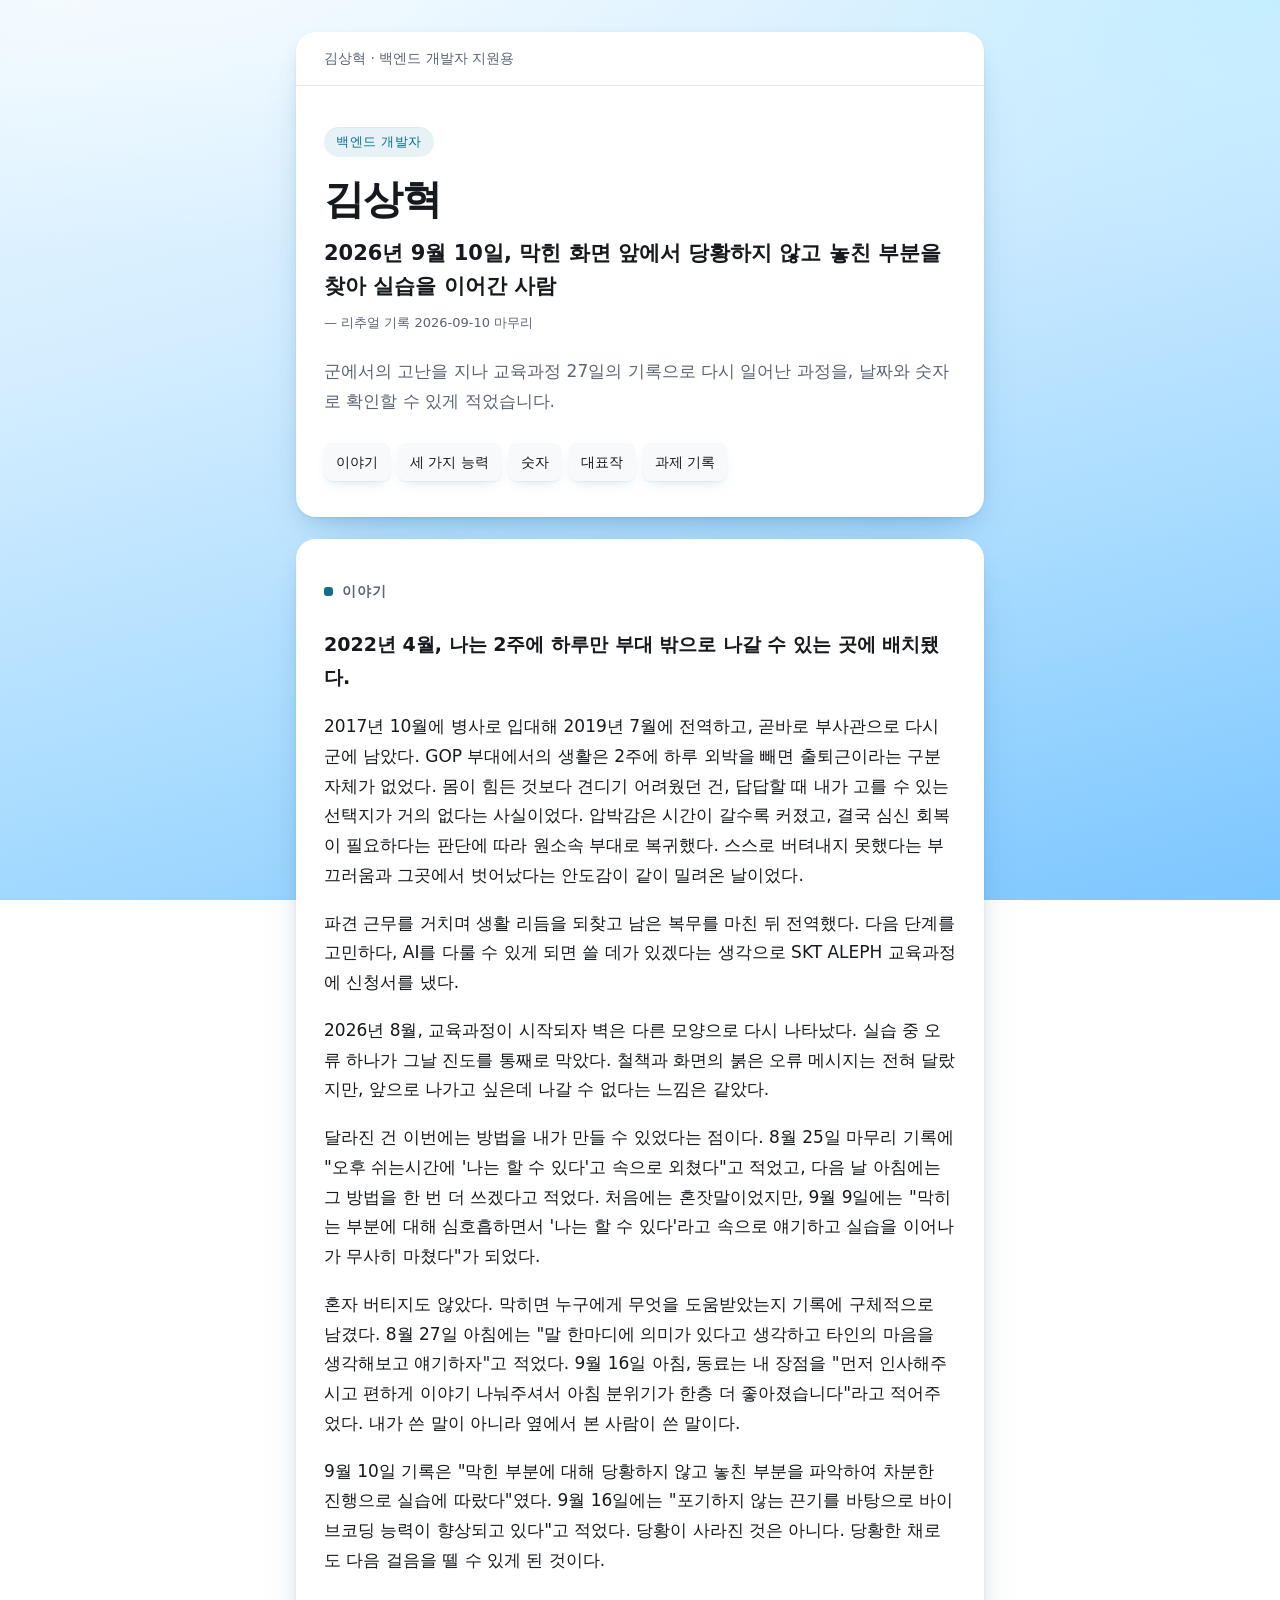
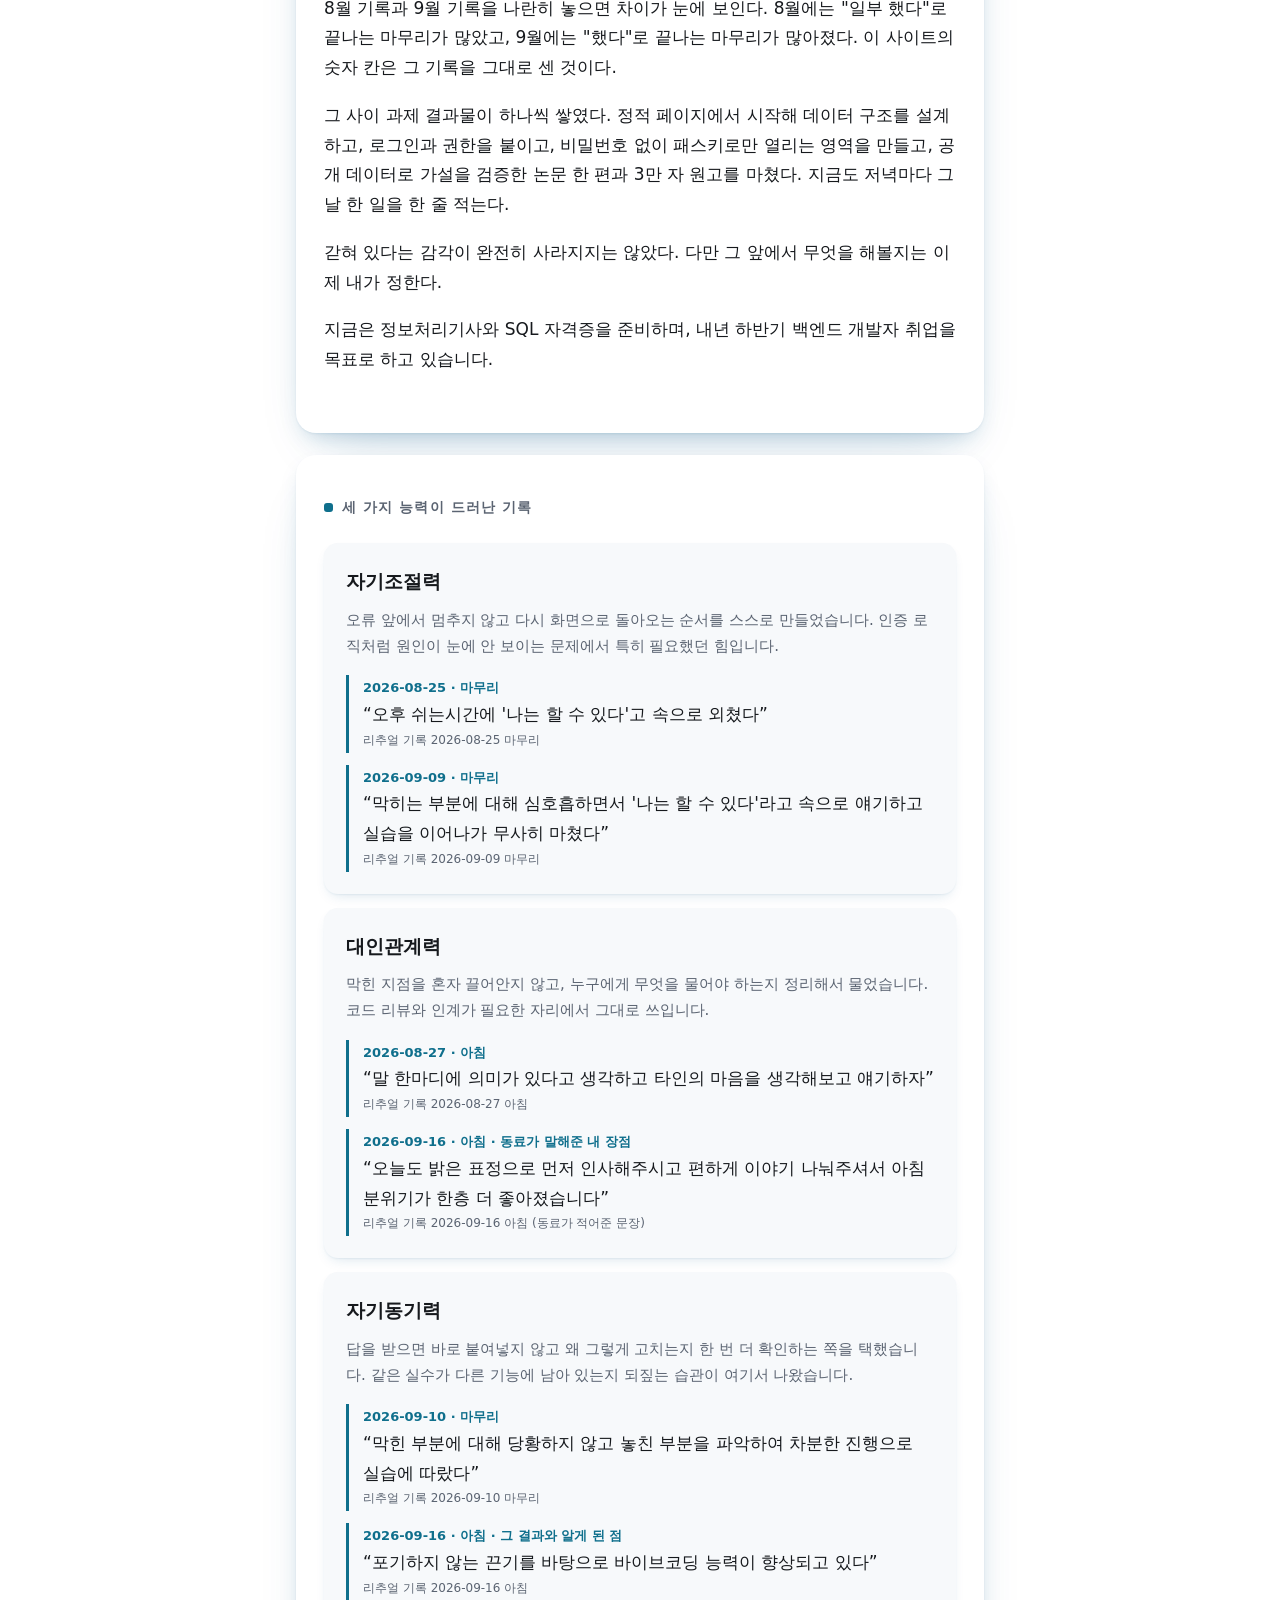
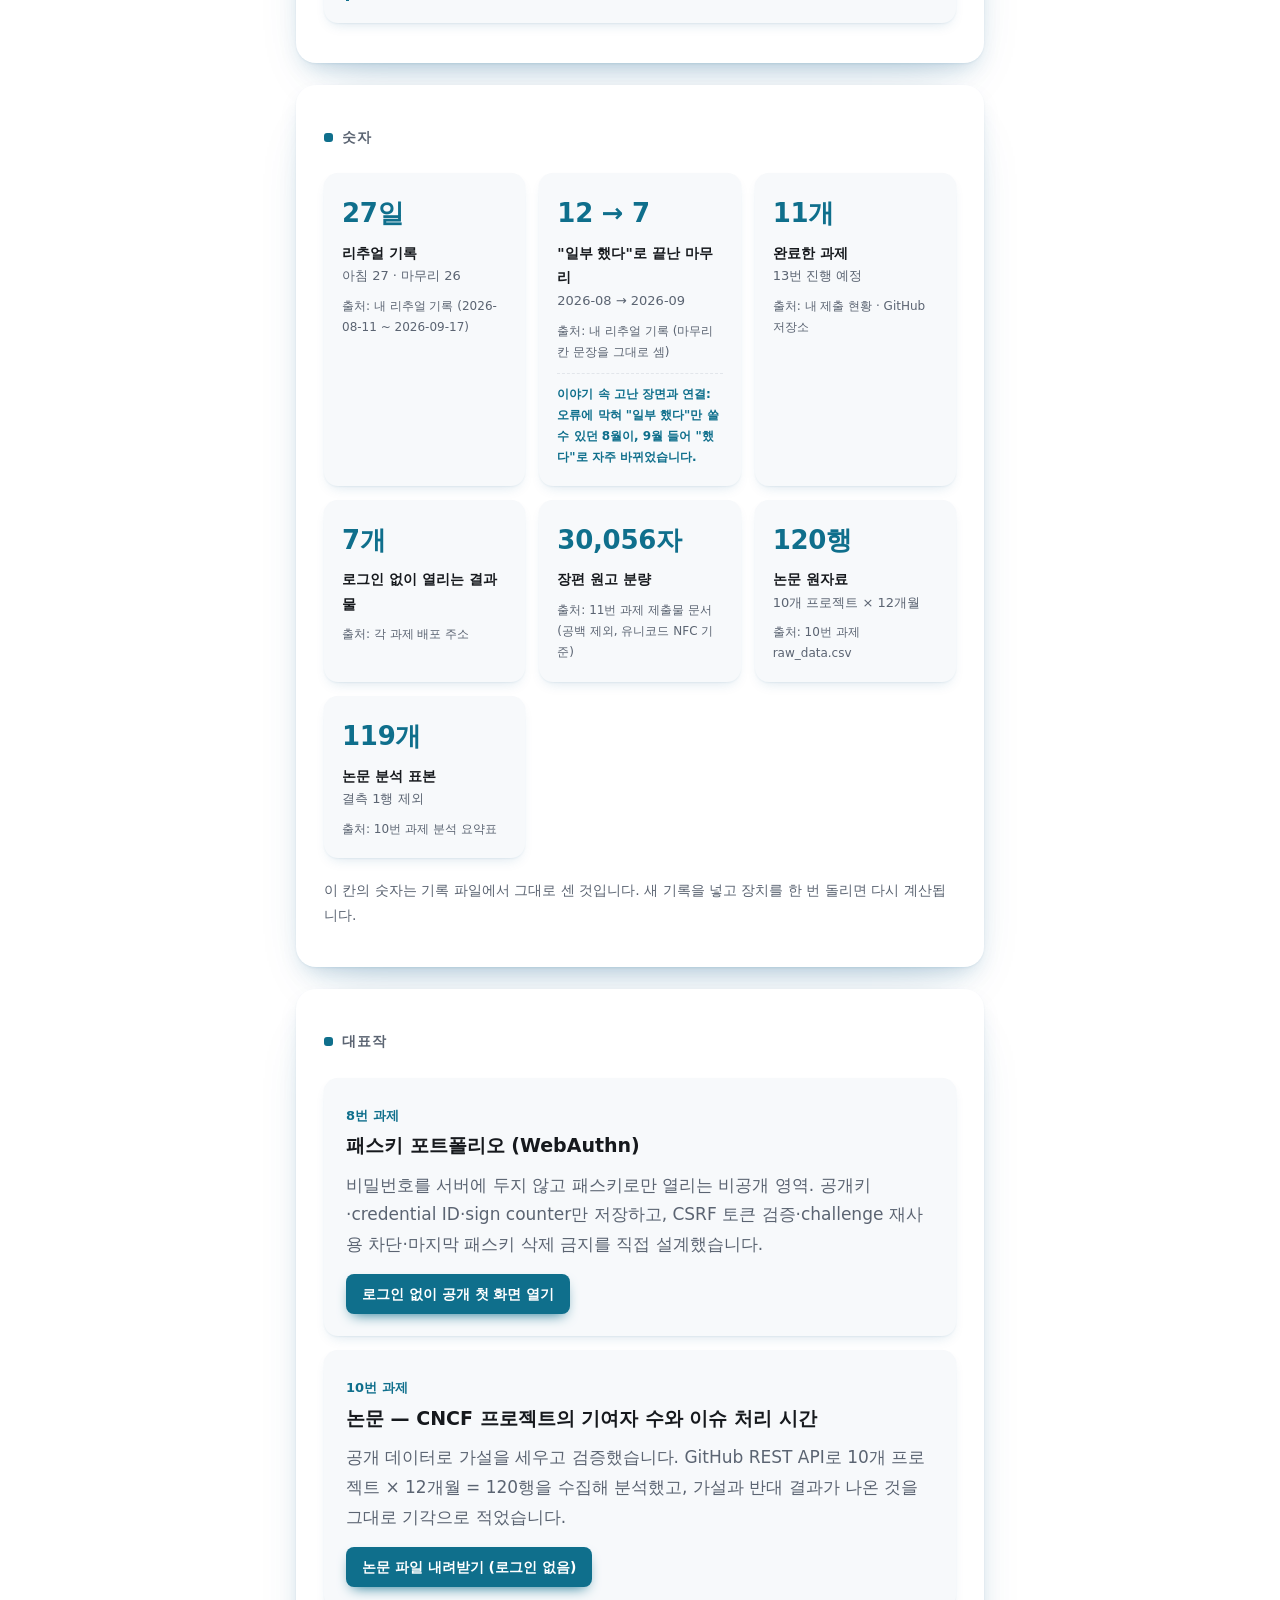
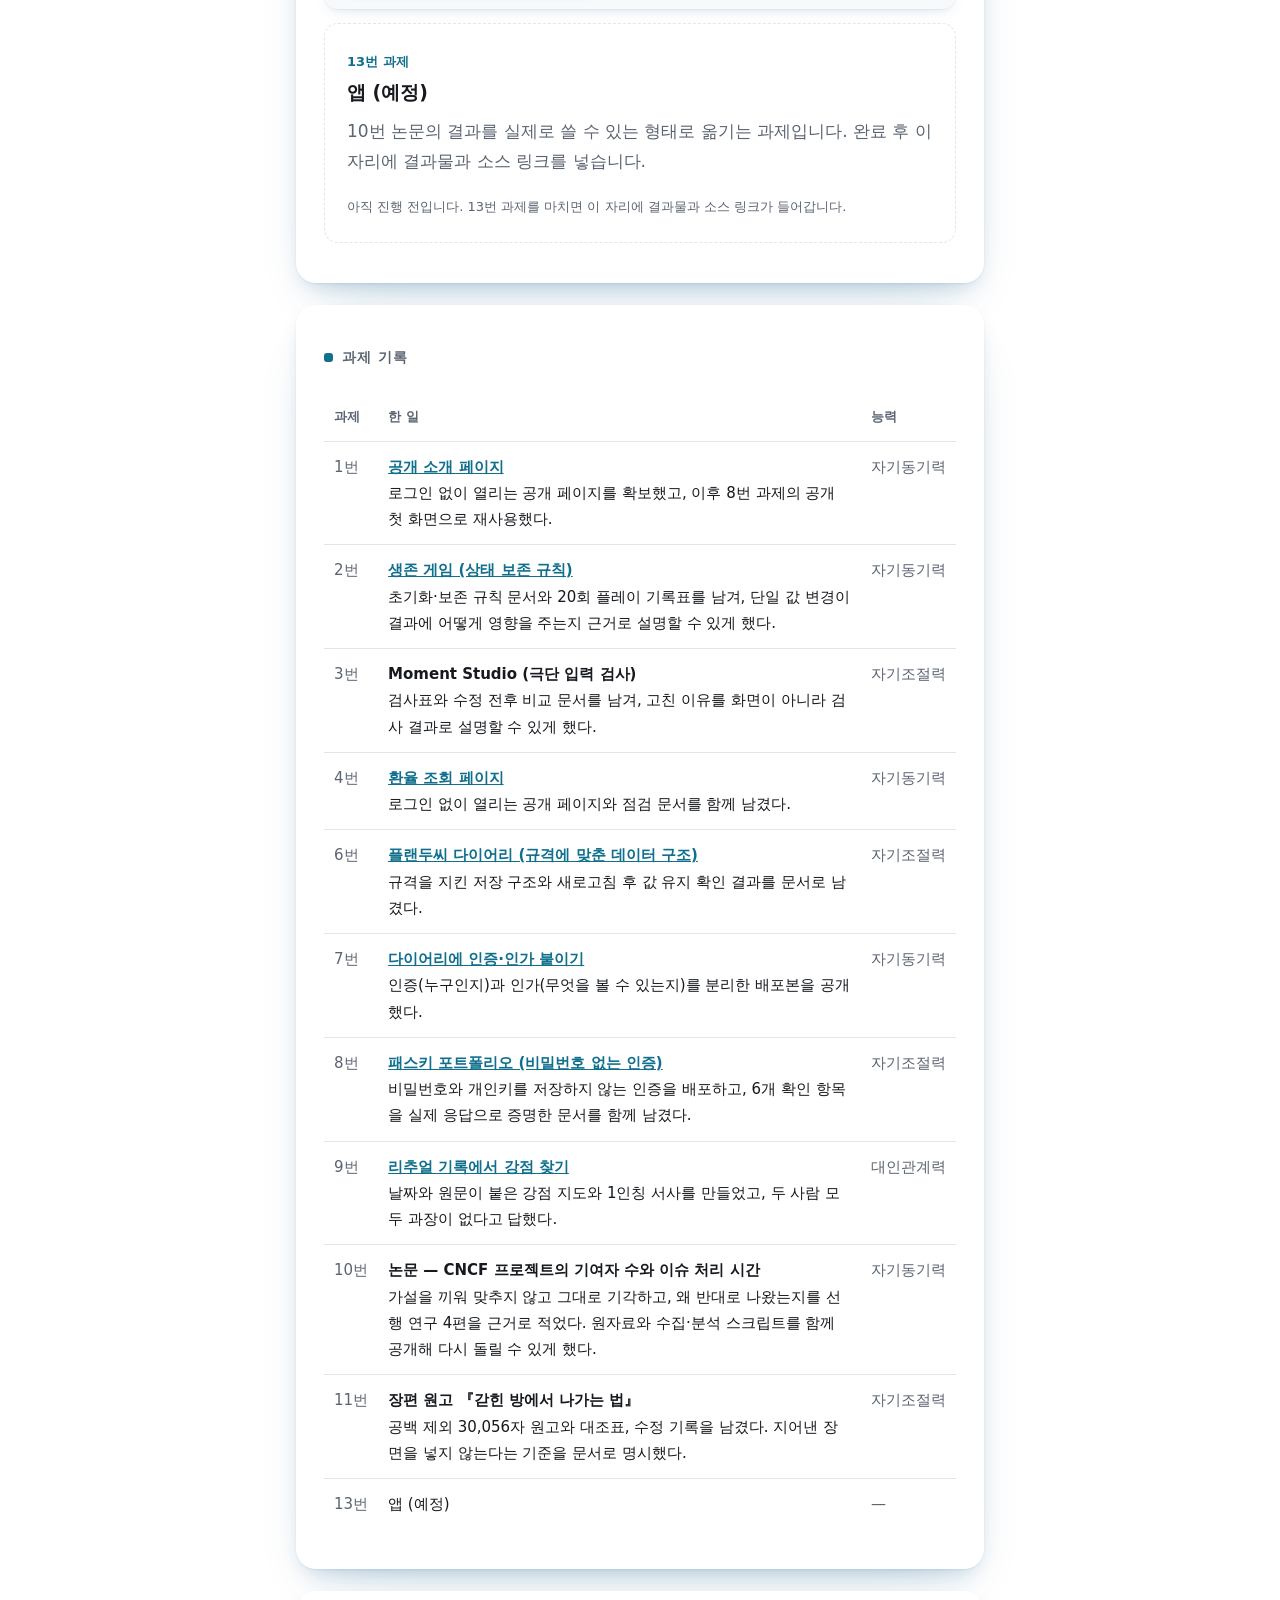
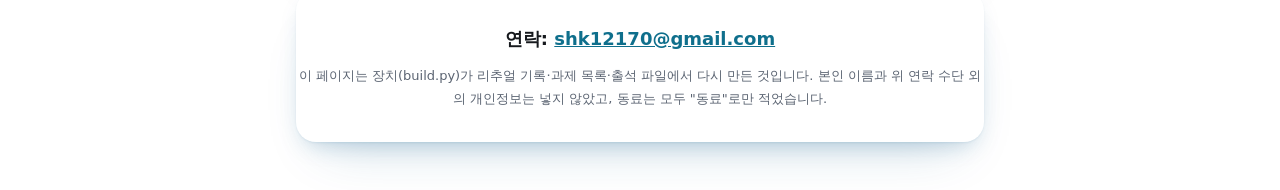
==== site-backend/index.html @ 6881e97d "리추얼 기록 최신본 반영 (2026-09-17 마무리 추가) 09-17 마무리 기록이 채워진 최신 원본으로 갱신했다. 마무리 작성일이 25일에서 26일로 늘었고, 9월 완료 표현이" ====
<!DOCTYPE html>
<html lang="ko">
<head>
<meta charset="utf-8">
<meta name="viewport" content="width=device-width, initial-scale=1">
<title>김상혁 — 백엔드 개발자</title>
<meta name="description" content="2026년 9월 10일, 막힌 화면 앞에서 당황하지 않고 놓친 부분을 찾아 실습을 이어간 사람">
<style>
  :root {
    --bg: #ffffff;
    --fg: #16191d;
    --muted: #5b6472;
    --line: #e2e6eb;
    --card: #f7f9fb;
    --accent: #0f6f8c;
    --accent-soft: #e6f2f6;
    --backdrop:
      radial-gradient(1100px 550px at 12% -8%, rgba(255,255,255,.65), transparent 60%),
      radial-gradient(900px 520px at 100% 0%, rgba(190,238,255,.75), transparent 55%),
      linear-gradient(165deg, #eaf7ff 0%, #d3edff 32%, #a9dcff 66%, #7cc6ff 100%);
    --shadow-block: 0 1px 2px rgba(15,90,140,.08), 0 10px 24px -10px rgba(15,90,140,.28), 0 28px 56px -28px rgba(15,90,140,.24);
    --shadow-tile: 0 1px 2px rgba(15,90,140,.06), 0 6px 14px -6px rgba(15,90,140,.18);
    --shadow-tile-hover: 0 2px 4px rgba(15,90,140,.08), 0 12px 22px -8px rgba(15,90,140,.24);
    --edge-top: rgba(255,255,255,.6);
  }
  @media (prefers-color-scheme: dark) {
    :root {
      --bg: #171b20;
      --fg: #eceef1;
      --muted: #9aa4b2;
      --line: #2a2f36;
      --card: #1f242b;
      --accent: #5fc3e4;
      --accent-soft: #232a33;
      --backdrop:
        radial-gradient(1100px 550px at 12% -8%, rgba(90,150,190,.25), transparent 60%),
        radial-gradient(900px 520px at 100% 0%, rgba(60,110,150,.35), transparent 55%),
        linear-gradient(165deg, #0b1520 0%, #0d1e30 35%, #0f2740 70%, #123252 100%);
      --shadow-block: 0 1px 2px rgba(0,0,0,.4), 0 14px 30px -12px rgba(0,0,0,.55), 0 30px 60px -30px rgba(0,0,0,.6);
      --shadow-tile: 0 1px 2px rgba(0,0,0,.3), 0 6px 14px -6px rgba(0,0,0,.4);
      --shadow-tile-hover: 0 2px 4px rgba(0,0,0,.35), 0 12px 22px -8px rgba(0,0,0,.5);
      --edge-top: rgba(255,255,255,.06);
    }
  }
  * { box-sizing: border-box; }
  html { -webkit-text-size-adjust: 100%; }
  body {
    margin: 0;
    min-height: 100vh;
    background: var(--backdrop);
    background-attachment: fixed;
    color: var(--fg);
    font-family: "Pretendard", -apple-system, BlinkMacSystemFont, "Segoe UI",
      "Malgun Gothic", "Apple SD Gothic Neo", system-ui, sans-serif;
    line-height: 1.75;
    font-size: 17px;
  }
  a { color: var(--accent); }

  .shell { max-width: 720px; margin: 0 auto; padding: 32px 16px 48px; }

  .block {
    background: var(--bg);
    border-radius: 20px;
    box-shadow: var(--shadow-block), inset 0 1px 0 var(--edge-top);
    margin-bottom: 22px;
    overflow: hidden;
  }
  .block:last-child { margin-bottom: 0; }
  .wrap { padding: 0 28px; }

  .topbar-row {
    display: flex; gap: 12px; flex-wrap: wrap; justify-content: space-between;
    padding: 14px 28px; border-bottom: 1px solid var(--line);
    font-size: 14px; color: var(--muted);
  }

  header.hero .wrap { padding-top: 40px; padding-bottom: 36px; }
  .role {
    display: inline-block;
    font-size: 13px;
    letter-spacing: .04em;
    color: var(--accent);
    background: var(--accent-soft);
    border-radius: 999px;
    padding: 4px 12px;
    margin-bottom: 18px;
    box-shadow: 0 1px 0 rgba(0,0,0,.03) inset;
  }
  h1 { font-size: 40px; line-height: 1.2; margin: 0 0 14px; letter-spacing: -.02em; }
  .oneline { font-size: 21px; line-height: 1.55; margin: 0 0 10px; font-weight: 600; }
  .oneline-src { font-size: 13px; color: var(--muted); margin: 0 0 22px; }
  .lede { color: var(--muted); margin: 0 0 26px; }
  nav.jump { display: flex; flex-wrap: wrap; gap: 8px; }
  nav.jump a {
    font-size: 14px;
    text-decoration: none;
    background: var(--card);
    box-shadow: var(--shadow-tile);
    border-radius: 8px;
    padding: 7px 12px;
    color: var(--fg);
    transition: transform .15s ease, box-shadow .15s ease, color .15s ease;
  }
  nav.jump a:hover { color: var(--accent); transform: translateY(-1px); box-shadow: var(--shadow-tile-hover); }

  section.block .wrap { padding-top: 40px; padding-bottom: 40px; }
  h2 {
    font-size: 14px; letter-spacing: .08em; color: var(--muted); font-weight: 700;
    margin: 0 0 24px; text-transform: uppercase; display: flex; align-items: center; gap: 9px;
  }
  h2::before { content: ""; width: 9px; height: 9px; border-radius: 3px; background: var(--accent); flex: none; }
  h3 { font-size: 19px; margin: 0 0 8px; }
  p { margin: 0 0 18px; }

  .story p:first-of-type { font-size: 19px; font-weight: 600; }

  .ability {
    background: var(--card); box-shadow: var(--shadow-tile);
    border-radius: 14px; padding: 22px; margin-bottom: 14px;
    transition: box-shadow .15s ease, transform .15s ease;
  }
  .ability:hover { box-shadow: var(--shadow-tile-hover); transform: translateY(-1px); }
  .ability:last-child { margin-bottom: 0; }
  .ability h3 { display: flex; align-items: baseline; gap: 10px; flex-wrap: wrap; }
  .ability .note { color: var(--muted); margin: 0 0 16px; font-size: 15px; }
  .quote { border-left: 3px solid var(--accent); padding: 2px 0 2px 14px; margin: 0 0 12px; }
  .quote:last-child { margin-bottom: 0; }
  .quote .when { font-size: 13px; color: var(--accent); font-weight: 600; display: block; }
  .quote .text { display: block; }
  .quote .src { font-size: 12px; color: var(--muted); display: block; }

  .numbers { display: grid; grid-template-columns: repeat(auto-fit, minmax(150px, 1fr)); gap: 14px; }
  .num {
    background: var(--card); box-shadow: var(--shadow-tile);
    border-radius: 14px; padding: 18px; min-width: 0; overflow-wrap: break-word;
    transition: box-shadow .15s ease, transform .15s ease;
  }
  .num:hover { box-shadow: var(--shadow-tile-hover); transform: translateY(-1px); }
  .num .v { font-size: 26px; font-weight: 700; letter-spacing: -.01em; display: block; color: var(--accent); }
  .num .k { font-size: 14px; display: block; margin-top: 4px; font-weight: 600; }
  .num .b { font-size: 13px; color: var(--muted); display: block; }
  .num .s { font-size: 12px; color: var(--muted); display: block; margin-top: 8px; }
  .num .link {
    font-size: 12px; color: var(--accent); display: block; margin-top: 10px;
    padding-top: 10px; border-top: 1px dashed var(--line); font-weight: 600;
  }
  .numbers-note { color: var(--muted); font-size: 14px; margin: 20px 0 0; }

  .work {
    background: var(--card); box-shadow: var(--shadow-tile);
    border-radius: 14px; padding: 22px; margin-bottom: 14px;
    transition: box-shadow .15s ease, transform .15s ease;
  }
  .work:hover { box-shadow: var(--shadow-tile-hover); transform: translateY(-1px); }
  .work:last-child { margin-bottom: 0; }
  .work .no { font-size: 13px; color: var(--accent); font-weight: 600; }
  .work p { margin: 8px 0 14px; color: var(--muted); }
  .work a.btn {
    display: inline-block; font-size: 14px; text-decoration: none; font-weight: 600;
    background: var(--accent); color: #fff;
    box-shadow: 0 6px 14px -6px var(--accent);
    border-radius: 8px; padding: 8px 16px;
    transition: transform .15s ease, box-shadow .15s ease;
  }
  .work a.btn:hover { transform: translateY(-1px); box-shadow: 0 10px 20px -8px var(--accent); }
  .work.pending { background: transparent; box-shadow: none; border: 1.5px dashed var(--line); }
  .work.pending:hover { transform: none; }
  .work.pending .badge { font-size: 13px; color: var(--muted); }

  table.tasks { width: 100%; border-collapse: separate; border-spacing: 0; font-size: 15px; }
  table.tasks th, table.tasks td { text-align: left; padding: 12px 10px; border-bottom: 1px solid var(--line); vertical-align: top; }
  table.tasks th { font-size: 13px; color: var(--muted); font-weight: 600; }
  table.tasks tbody tr:last-child td { border-bottom: none; }
  table.tasks tbody tr { transition: background .15s ease; }
  table.tasks tbody tr:hover { background: var(--card); }
  table.tasks td.n { color: var(--muted); white-space: nowrap; }

  footer.block .wrap { padding: 32px 0; text-align: center; }
  footer .contact { font-size: 18px; margin: 0 0 10px; font-weight: 600; }
  footer .meta { color: var(--muted); font-size: 13px; margin: 0; }

  @media (max-width: 560px) {
    .shell { padding: 20px 12px 36px; }
    .block { border-radius: 16px; margin-bottom: 16px; }
    .wrap { padding: 0 20px; }
    .topbar-row { padding: 12px 20px; }
    h1 { font-size: 31px; }
    .oneline { font-size: 18px; }
    body { font-size: 16px; }
    header.hero .wrap { padding-top: 30px; padding-bottom: 28px; }
    section.block .wrap { padding-top: 30px; padding-bottom: 30px; }
  }
</style>
</head>
<body>
<div class="shell">

<header class="block hero">
  <div class="topbar-row">
    <span>김상혁 · 백엔드 개발자 지원용</span>
    
  </div>
  <div class="wrap">
    <span class="role">백엔드 개발자</span>
    <h1>김상혁</h1>
    <p class="oneline">2026년 9월 10일, 막힌 화면 앞에서 당황하지 않고 놓친 부분을 찾아 실습을 이어간 사람</p>
    <p class="oneline-src">— 리추얼 기록 2026-09-10 마무리</p>
    <p class="lede">군에서의 고난을 지나 교육과정 27일의 기록으로 다시 일어난 과정을, 날짜와 숫자로 확인할 수 있게 적었습니다.</p>
    <nav class="jump">
      <a href="#story">이야기</a>
      <a href="#ability">세 가지 능력</a>
      <a href="#numbers">숫자</a>
      <a href="#works">대표작</a>
      <a href="#tasks">과제 기록</a>
    </nav>
  </div>
</header>

<section class="block" id="story"><div class="wrap">
  <h2>이야기</h2>
  <div class="story">
    <p>2022년 4월, 나는 2주에 하루만 부대 밖으로 나갈 수 있는 곳에 배치됐다.</p>
    <p>2017년 10월에 병사로 입대해 2019년 7월에 전역하고, 곧바로 부사관으로 다시 군에 남았다. GOP 부대에서의 생활은 2주에 하루 외박을 빼면 출퇴근이라는 구분 자체가 없었다. 몸이 힘든 것보다 견디기 어려웠던 건, 답답할 때 내가 고를 수 있는 선택지가 거의 없다는 사실이었다. 압박감은 시간이 갈수록 커졌고, 결국 심신 회복이 필요하다는 판단에 따라 원소속 부대로 복귀했다. 스스로 버텨내지 못했다는 부끄러움과 그곳에서 벗어났다는 안도감이 같이 밀려온 날이었다.</p>
    <p>파견 근무를 거치며 생활 리듬을 되찾고 남은 복무를 마친 뒤 전역했다. 다음 단계를 고민하다, AI를 다룰 수 있게 되면 쓸 데가 있겠다는 생각으로 SKT ALEPH 교육과정에 신청서를 냈다.</p>
    <p>2026년 8월, 교육과정이 시작되자 벽은 다른 모양으로 다시 나타났다. 실습 중 오류 하나가 그날 진도를 통째로 막았다. 철책과 화면의 붉은 오류 메시지는 전혀 달랐지만, 앞으로 나가고 싶은데 나갈 수 없다는 느낌은 같았다.</p>
    <p>달라진 건 이번에는 방법을 내가 만들 수 있었다는 점이다. 8월 25일 마무리 기록에 &quot;오후 쉬는시간에 &#x27;나는 할 수 있다&#x27;고 속으로 외쳤다&quot;고 적었고, 다음 날 아침에는 그 방법을 한 번 더 쓰겠다고 적었다. 처음에는 혼잣말이었지만, 9월 9일에는 &quot;막히는 부분에 대해 심호흡하면서 &#x27;나는 할 수 있다&#x27;라고 속으로 얘기하고 실습을 이어나가 무사히 마쳤다&quot;가 되었다.</p>
    <p>혼자 버티지도 않았다. 막히면 누구에게 무엇을 도움받았는지 기록에 구체적으로 남겼다. 8월 27일 아침에는 &quot;말 한마디에 의미가 있다고 생각하고 타인의 마음을 생각해보고 얘기하자&quot;고 적었다. 9월 16일 아침, 동료는 내 장점을 &quot;먼저 인사해주시고 편하게 이야기 나눠주셔서 아침 분위기가 한층 더 좋아졌습니다&quot;라고 적어주었다. 내가 쓴 말이 아니라 옆에서 본 사람이 쓴 말이다.</p>
    <p>9월 10일 기록은 &quot;막힌 부분에 대해 당황하지 않고 놓친 부분을 파악하여 차분한 진행으로 실습에 따랐다&quot;였다. 9월 16일에는 &quot;포기하지 않는 끈기를 바탕으로 바이브코딩 능력이 향상되고 있다&quot;고 적었다. 당황이 사라진 것은 아니다. 당황한 채로도 다음 걸음을 뗄 수 있게 된 것이다.</p>
    <p>8월 기록과 9월 기록을 나란히 놓으면 차이가 눈에 보인다. 8월에는 &quot;일부 했다&quot;로 끝나는 마무리가 많았고, 9월에는 &quot;했다&quot;로 끝나는 마무리가 많아졌다. 이 사이트의 숫자 칸은 그 기록을 그대로 센 것이다.</p>
    <p>그 사이 과제 결과물이 하나씩 쌓였다. 정적 페이지에서 시작해 데이터 구조를 설계하고, 로그인과 권한을 붙이고, 비밀번호 없이 패스키로만 열리는 영역을 만들고, 공개 데이터로 가설을 검증한 논문 한 편과 3만 자 원고를 마쳤다. 지금도 저녁마다 그날 한 일을 한 줄 적는다.</p>
    <p>갇혀 있다는 감각이 완전히 사라지지는 않았다. 다만 그 앞에서 무엇을 해볼지는 이제 내가 정한다.</p>
    <p>지금은 정보처리기사와 SQL 자격증을 준비하며, 내년 하반기 백엔드 개발자 취업을 목표로 하고 있습니다.</p>
  </div>
</div></section>

<section class="block" id="ability"><div class="wrap">
  <h2>세 가지 능력이 드러난 기록</h2>
    <article class="ability">
      <h3>자기조절력</h3>
      <p class="note">오류 앞에서 멈추지 않고 다시 화면으로 돌아오는 순서를 스스로 만들었습니다. 인증 로직처럼 원인이 눈에 안 보이는 문제에서 특히 필요했던 힘입니다.</p>
      <blockquote class="quote"><span class="when">2026-08-25 · 마무리</span><span class="text">“오후 쉬는시간에 &#x27;나는 할 수 있다&#x27;고 속으로 외쳤다”</span><span class="src">리추얼 기록 2026-08-25 마무리</span></blockquote>
      <blockquote class="quote"><span class="when">2026-09-09 · 마무리</span><span class="text">“막히는 부분에 대해 심호흡하면서 &#x27;나는 할 수 있다&#x27;라고 속으로 얘기하고 실습을 이어나가 무사히 마쳤다”</span><span class="src">리추얼 기록 2026-09-09 마무리</span></blockquote>
    </article>
    <article class="ability">
      <h3>대인관계력</h3>
      <p class="note">막힌 지점을 혼자 끌어안지 않고, 누구에게 무엇을 물어야 하는지 정리해서 물었습니다. 코드 리뷰와 인계가 필요한 자리에서 그대로 쓰입니다.</p>
      <blockquote class="quote"><span class="when">2026-08-27 · 아침</span><span class="text">“말 한마디에 의미가 있다고 생각하고 타인의 마음을 생각해보고 얘기하자”</span><span class="src">리추얼 기록 2026-08-27 아침</span></blockquote>
      <blockquote class="quote"><span class="when">2026-09-16 · 아침 · 동료가 말해준 내 장점</span><span class="text">“오늘도 밝은 표정으로 먼저 인사해주시고 편하게 이야기 나눠주셔서 아침 분위기가 한층 더 좋아졌습니다”</span><span class="src">리추얼 기록 2026-09-16 아침 (동료가 적어준 문장)</span></blockquote>
    </article>
    <article class="ability">
      <h3>자기동기력</h3>
      <p class="note">답을 받으면 바로 붙여넣지 않고 왜 그렇게 고치는지 한 번 더 확인하는 쪽을 택했습니다. 같은 실수가 다른 기능에 남아 있는지 되짚는 습관이 여기서 나왔습니다.</p>
      <blockquote class="quote"><span class="when">2026-09-10 · 마무리</span><span class="text">“막힌 부분에 대해 당황하지 않고 놓친 부분을 파악하여 차분한 진행으로 실습에 따랐다”</span><span class="src">리추얼 기록 2026-09-10 마무리</span></blockquote>
      <blockquote class="quote"><span class="when">2026-09-16 · 아침 · 그 결과와 알게 된 점</span><span class="text">“포기하지 않는 끈기를 바탕으로 바이브코딩 능력이 향상되고 있다”</span><span class="src">리추얼 기록 2026-09-16 아침</span></blockquote>
    </article>
</div></section>

<section class="block" id="numbers"><div class="wrap">
  <h2>숫자</h2>
  <div class="numbers">
    <div class="num"><span class="v">27일</span><span class="k">리추얼 기록</span><span class="b">아침 27 · 마무리 26</span><span class="s">출처: 내 리추얼 기록 (2026-08-11 ~ 2026-09-17)</span></div>
    <div class="num"><span class="v">12 → 7</span><span class="k">&quot;일부 했다&quot;로 끝난 마무리</span><span class="b">2026-08 → 2026-09</span><span class="s">출처: 내 리추얼 기록 (마무리 칸 문장을 그대로 셈)</span><span class="link">이야기 속 고난 장면과 연결: 오류에 막혀 &quot;일부 했다&quot;만 쓸 수 있던 8월이, 9월 들어 &quot;했다&quot;로 자주 바뀌었습니다.</span></div>
    <div class="num"><span class="v">11개</span><span class="k">완료한 과제</span><span class="b">13번 진행 예정</span><span class="s">출처: 내 제출 현황 · GitHub 저장소</span></div>
    <div class="num"><span class="v">7개</span><span class="k">로그인 없이 열리는 결과물</span><span class="s">출처: 각 과제 배포 주소</span></div>
    <div class="num"><span class="v">30,056자</span><span class="k">장편 원고 분량</span><span class="s">출처: 11번 과제 제출물 문서 (공백 제외, 유니코드 NFC 기준)</span></div>
    <div class="num"><span class="v">120행</span><span class="k">논문 원자료</span><span class="b">10개 프로젝트 × 12개월</span><span class="s">출처: 10번 과제 raw_data.csv</span></div>
    <div class="num"><span class="v">119개</span><span class="k">논문 분석 표본</span><span class="b">결측 1행 제외</span><span class="s">출처: 10번 과제 분석 요약표</span></div>
  </div>
  <p class="numbers-note">이 칸의 숫자는 기록 파일에서 그대로 센 것입니다. 새 기록을 넣고 장치를 한 번 돌리면 다시 계산됩니다.</p>
</div></section>

<section class="block" id="works"><div class="wrap">
  <h2>대표작</h2>
    <article class="work">
      <span class="no">8번 과제</span>
      <h3>패스키 포트폴리오 (WebAuthn)</h3>
      <p>비밀번호를 서버에 두지 않고 패스키로만 열리는 비공개 영역. 공개키·credential ID·sign counter만 저장하고, CSRF 토큰 검증·challenge 재사용 차단·마지막 패스키 삭제 금지를 직접 설계했습니다.</p>
      <a class="btn" href="https://passkey-portfolio.vercel.app">로그인 없이 공개 첫 화면 열기</a>
    </article>
    <article class="work">
      <span class="no">10번 과제</span>
      <h3>논문 — CNCF 프로젝트의 기여자 수와 이슈 처리 시간</h3>
      <p>공개 데이터로 가설을 세우고 검증했습니다. GitHub REST API로 10개 프로젝트 × 12개월 = 120행을 수집해 분석했고, 가설과 반대 결과가 나온 것을 그대로 기각으로 적었습니다.</p>
      <a class="btn" href="자료/논문.docx">논문 파일 내려받기 (로그인 없음)</a>
    </article>
    <article class="work pending">
      <span class="no">13번 과제</span>
      <h3>앱 (예정)</h3>
      <p>10번 논문의 결과를 실제로 쓸 수 있는 형태로 옮기는 과제입니다. 완료 후 이 자리에 결과물과 소스 링크를 넣습니다.</p>
      <span class="badge">아직 진행 전입니다. 13번 과제를 마치면 이 자리에 결과물과 소스 링크가 들어갑니다.</span>
    </article>
</div></section>

<section class="block" id="tasks"><div class="wrap">
  <h2>과제 기록</h2>
  <table class="tasks">
    <thead><tr><th>과제</th><th>한 일</th><th>능력</th></tr></thead>
    <tbody>
      <tr><td class="n">1번</td><td><strong><a href="https://shk12170-dev.github.io/portfolio/">공개 소개 페이지</a></strong><br>로그인 없이 열리는 공개 페이지를 확보했고, 이후 8번 과제의 공개 첫 화면으로 재사용했다.</td><td class="n">자기동기력</td></tr>
      <tr><td class="n">2번</td><td><strong><a href="https://survival-xi-seven.vercel.app/">생존 게임 (상태 보존 규칙)</a></strong><br>초기화·보존 규칙 문서와 20회 플레이 기록표를 남겨, 단일 값 변경이 결과에 어떻게 영향을 주는지 근거로 설명할 수 있게 했다.</td><td class="n">자기동기력</td></tr>
      <tr><td class="n">3번</td><td><strong>Moment Studio (극단 입력 검사)</strong><br>검사표와 수정 전후 비교 문서를 남겨, 고친 이유를 화면이 아니라 검사 결과로 설명할 수 있게 했다.</td><td class="n">자기조절력</td></tr>
      <tr><td class="n">4번</td><td><strong><a href="https://shk12170-dev.github.io/exchange-rate/">환율 조회 페이지</a></strong><br>로그인 없이 열리는 공개 페이지와 점검 문서를 함께 남겼다.</td><td class="n">자기동기력</td></tr>
      <tr><td class="n">6번</td><td><strong><a href="https://shk12170-dev.github.io/diary/">플랜두씨 다이어리 (규격에 맞춘 데이터 구조)</a></strong><br>규격을 지킨 저장 구조와 새로고침 후 값 유지 확인 결과를 문서로 남겼다.</td><td class="n">자기조절력</td></tr>
      <tr><td class="n">7번</td><td><strong><a href="https://diary-nine-omega.vercel.app">다이어리에 인증·인가 붙이기</a></strong><br>인증(누구인지)과 인가(무엇을 볼 수 있는지)를 분리한 배포본을 공개했다.</td><td class="n">자기동기력</td></tr>
      <tr><td class="n">8번</td><td><strong><a href="https://passkey-portfolio.vercel.app">패스키 포트폴리오 (비밀번호 없는 인증)</a></strong><br>비밀번호와 개인키를 저장하지 않는 인증을 배포하고, 6개 확인 항목을 실제 응답으로 증명한 문서를 함께 남겼다.</td><td class="n">자기조절력</td></tr>
      <tr><td class="n">9번</td><td><strong><a href="https://agent-ritual.vercel.app">리추얼 기록에서 강점 찾기</a></strong><br>날짜와 원문이 붙은 강점 지도와 1인칭 서사를 만들었고, 두 사람 모두 과장이 없다고 답했다.</td><td class="n">대인관계력</td></tr>
      <tr><td class="n">10번</td><td><strong>논문 — CNCF 프로젝트의 기여자 수와 이슈 처리 시간</strong><br>가설을 끼워 맞추지 않고 그대로 기각하고, 왜 반대로 나왔는지를 선행 연구 4편을 근거로 적었다. 원자료와 수집·분석 스크립트를 함께 공개해 다시 돌릴 수 있게 했다.</td><td class="n">자기동기력</td></tr>
      <tr><td class="n">11번</td><td><strong>장편 원고 『갇힌 방에서 나가는 법』</strong><br>공백 제외 30,056자 원고와 대조표, 수정 기록을 남겼다. 지어낸 장면을 넣지 않는다는 기준을 문서로 명시했다.</td><td class="n">자기조절력</td></tr>
      <tr><td class="n">13번</td><td>앱 (예정)</td><td class="n">—</td></tr>
    </tbody>
  </table>
</div></section>

<footer class="block"><div class="wrap">
  <p class="contact">연락: <a href="mailto:shk12170@gmail.com">shk12170@gmail.com</a></p>
  <p class="meta">이 페이지는 장치(build.py)가 리추얼 기록·과제 목록·출석 파일에서 다시 만든 것입니다. 본인 이름과 위 연락 수단 외의 개인정보는 넣지 않았고, 동료는 모두 "동료"로만 적었습니다.</p>
</div></footer>

</div>
</body>
</html>
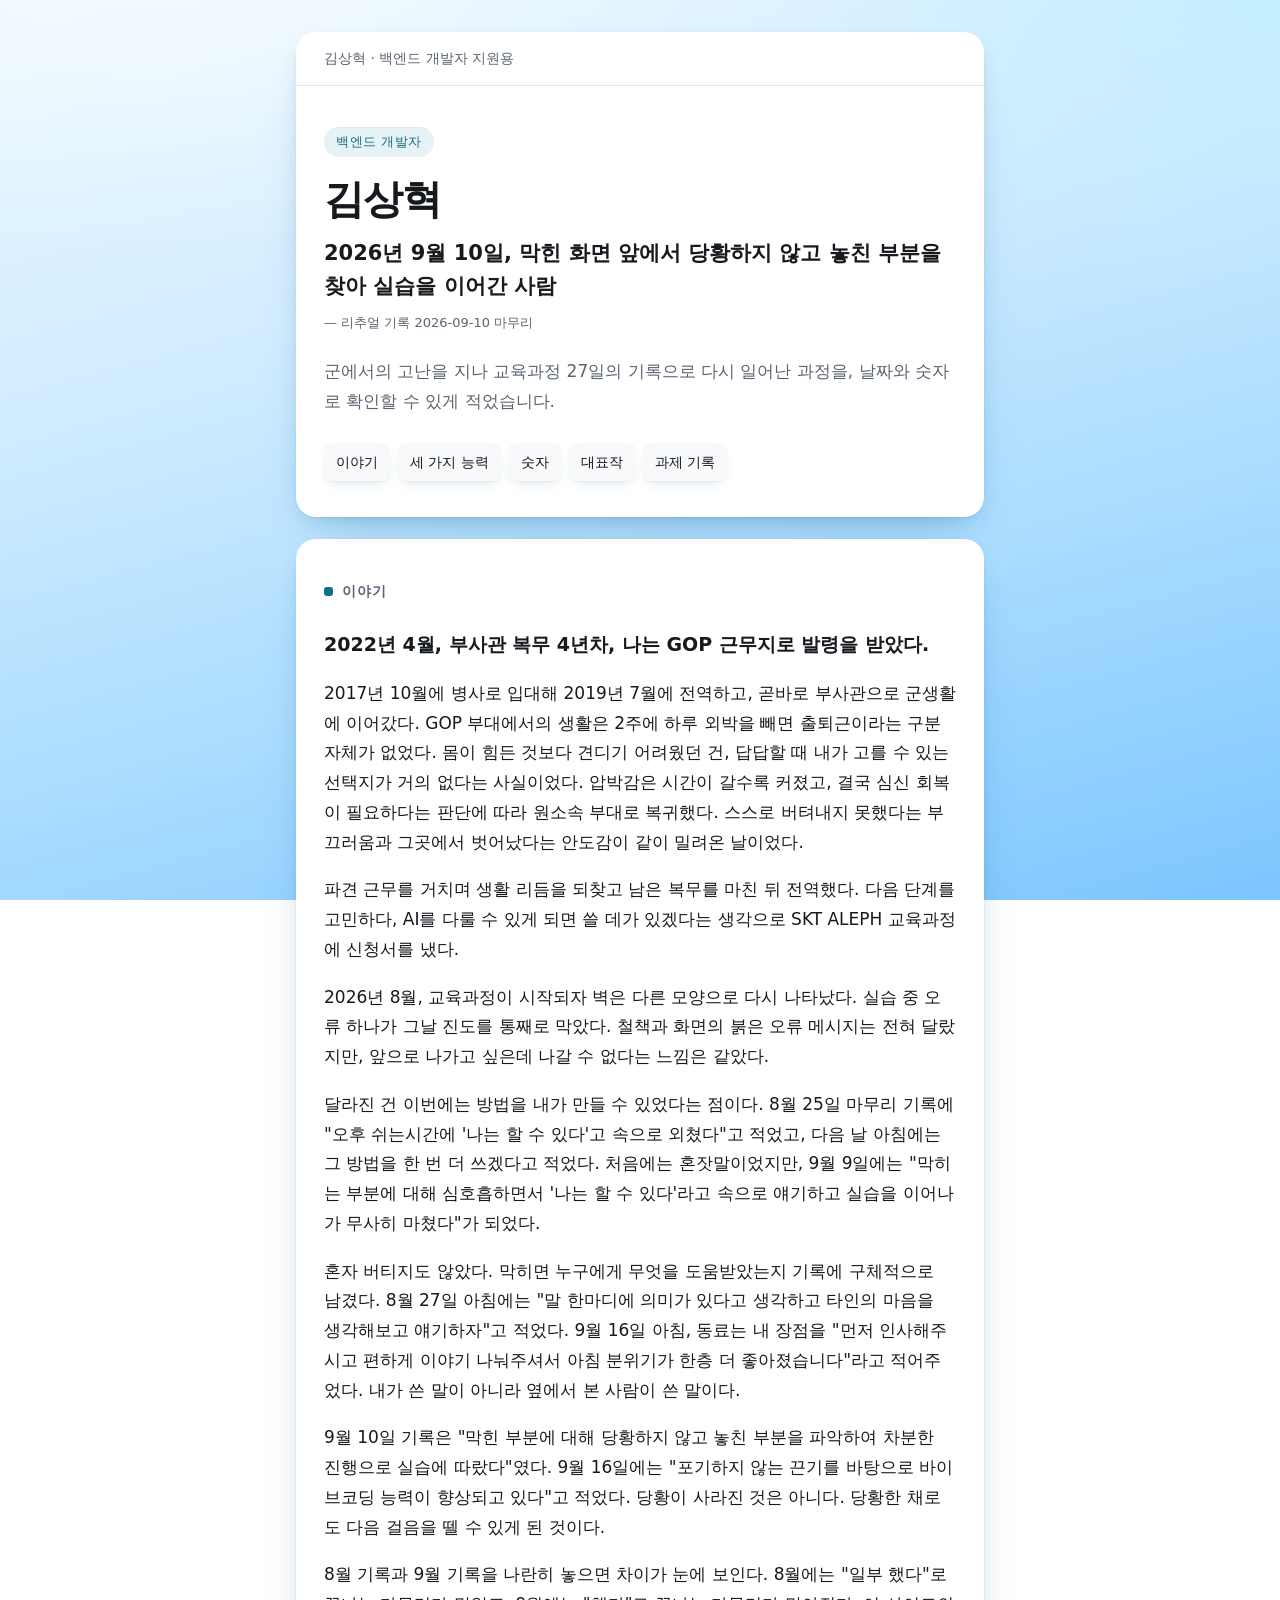
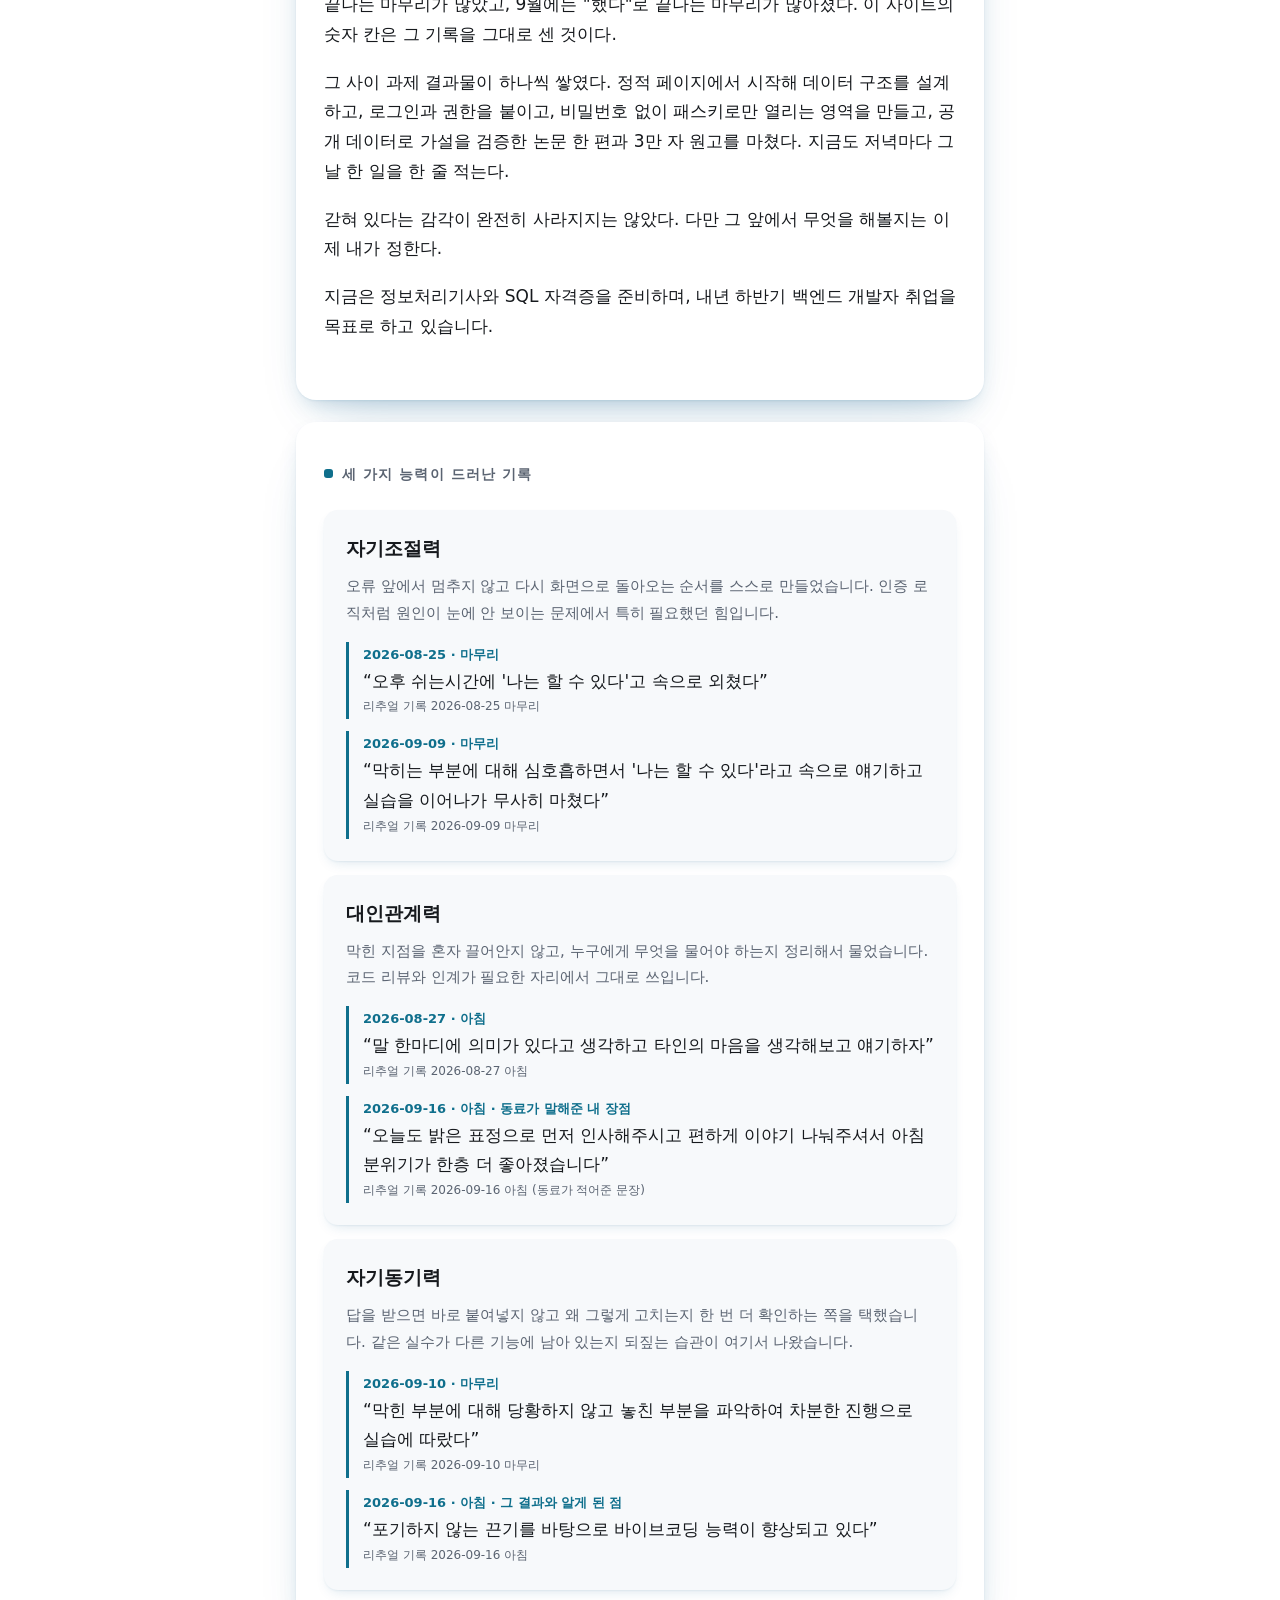
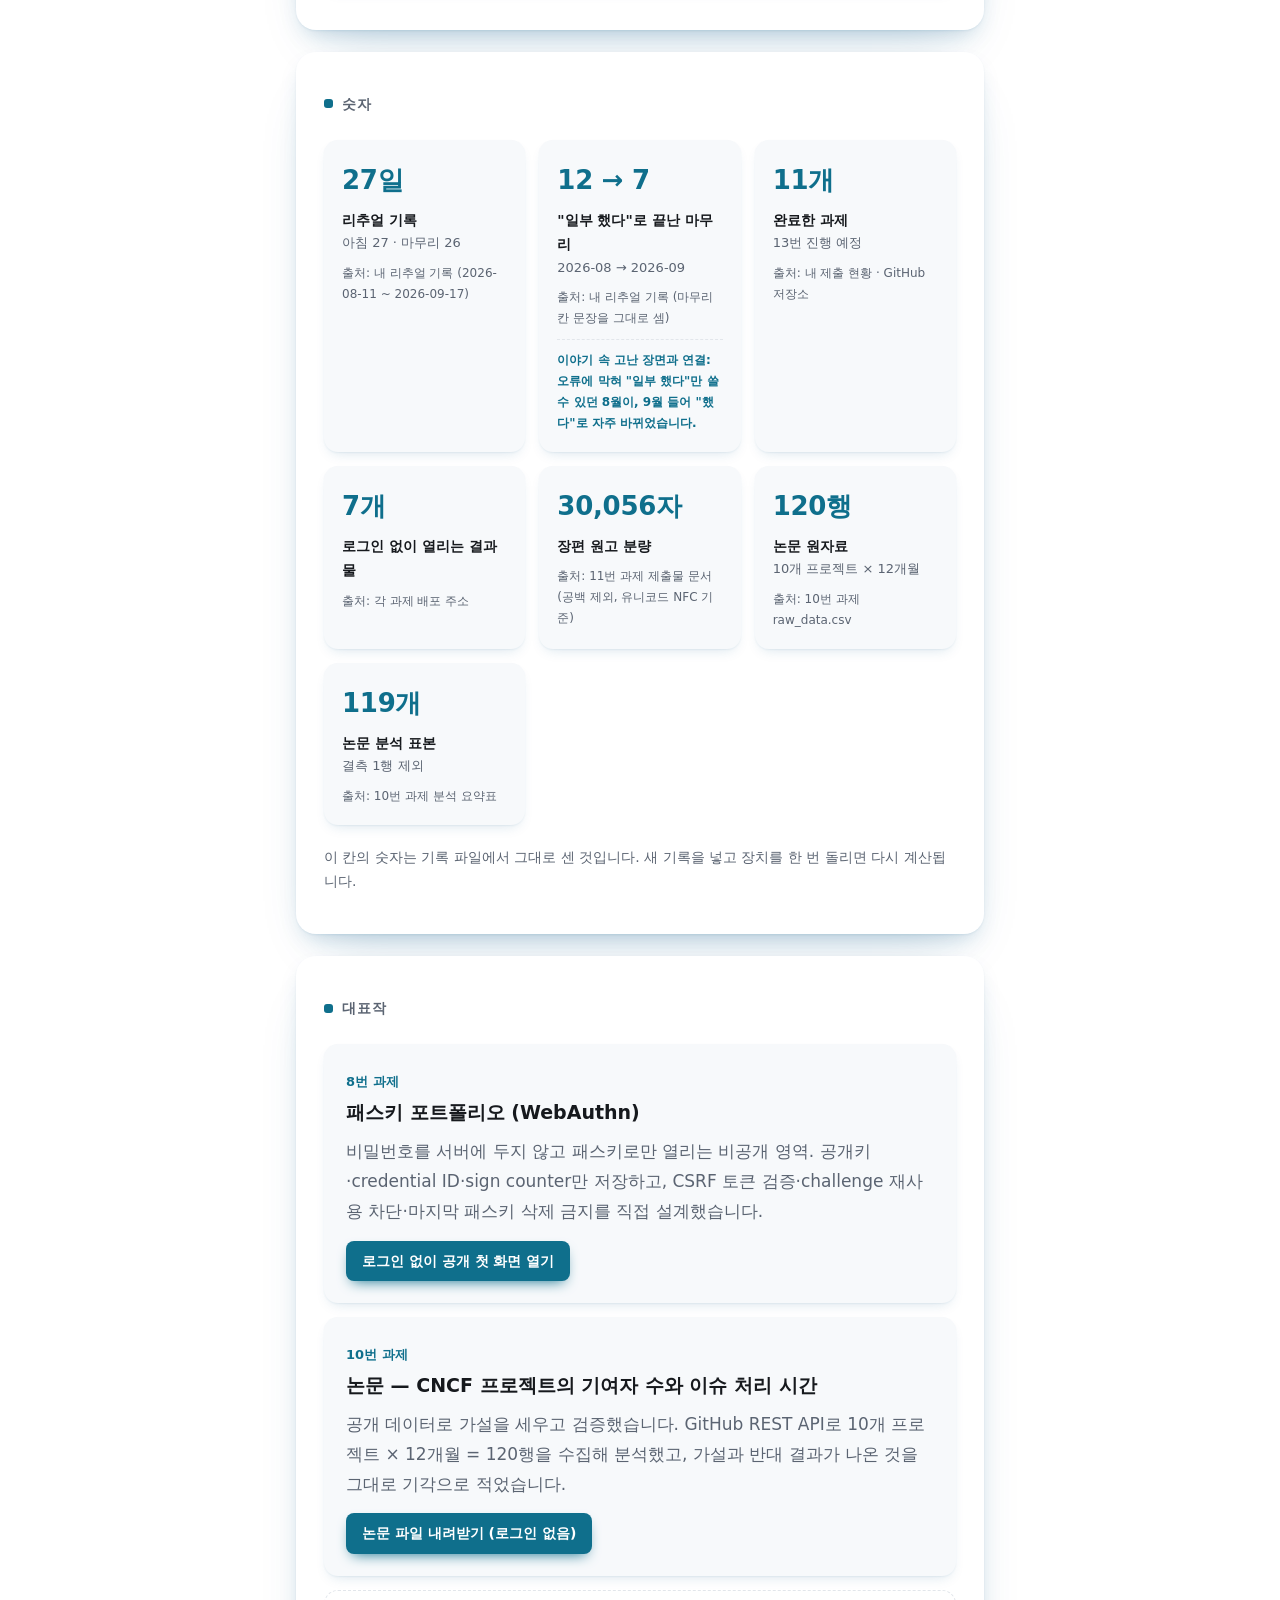
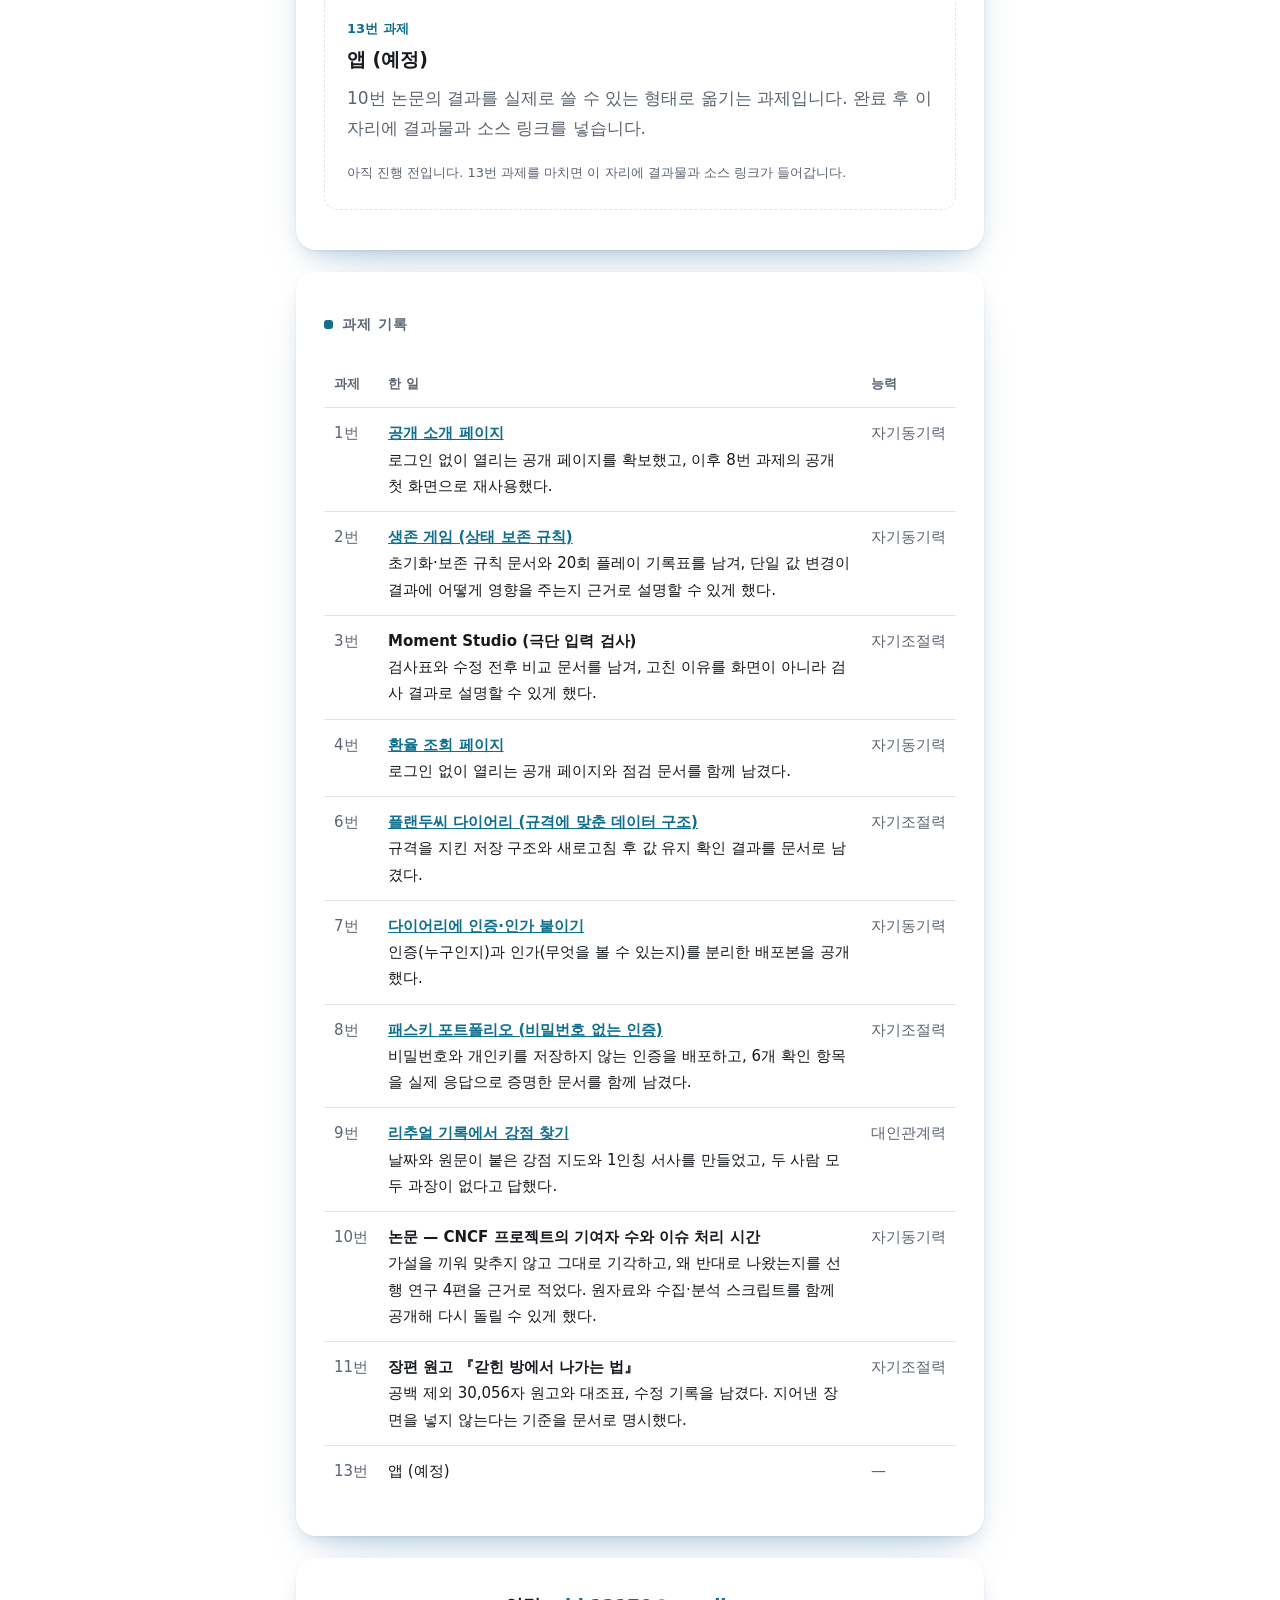
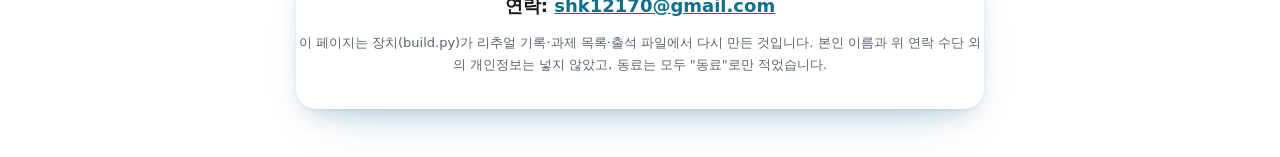
==== commit f4698daa: "자기소개 본문 첫 문장을 본인 손으로 다시 씀 과제 카드 2번이 요구한 대로, 이야기 첫 문장을 본인이 직접 검토하고 고쳐 썼다. 실명·비밀값 재검사 0건.  Co-Authored" ====
--- a/site-backend/index.html
+++ b/site-backend/index.html
@@ -220,8 +220,8 @@
 <section class="block" id="story"><div class="wrap">
   <h2>이야기</h2>
   <div class="story">
-    <p>2022년 4월, 나는 2주에 하루만 부대 밖으로 나갈 수 있는 곳에 배치됐다.</p>
-    <p>2017년 10월에 병사로 입대해 2019년 7월에 전역하고, 곧바로 부사관으로 다시 군에 남았다. GOP 부대에서의 생활은 2주에 하루 외박을 빼면 출퇴근이라는 구분 자체가 없었다. 몸이 힘든 것보다 견디기 어려웠던 건, 답답할 때 내가 고를 수 있는 선택지가 거의 없다는 사실이었다. 압박감은 시간이 갈수록 커졌고, 결국 심신 회복이 필요하다는 판단에 따라 원소속 부대로 복귀했다. 스스로 버텨내지 못했다는 부끄러움과 그곳에서 벗어났다는 안도감이 같이 밀려온 날이었다.</p>
+    <p>2022년 4월, 부사관 복무 4년차, 나는 GOP 근무지로 발령을 받았다.</p>
+    <p>2017년 10월에 병사로 입대해 2019년 7월에 전역하고, 곧바로 부사관으로 군생활에 이어갔다. GOP 부대에서의 생활은 2주에 하루 외박을 빼면 출퇴근이라는 구분 자체가 없었다. 몸이 힘든 것보다 견디기 어려웠던 건, 답답할 때 내가 고를 수 있는 선택지가 거의 없다는 사실이었다. 압박감은 시간이 갈수록 커졌고, 결국 심신 회복이 필요하다는 판단에 따라 원소속 부대로 복귀했다. 스스로 버텨내지 못했다는 부끄러움과 그곳에서 벗어났다는 안도감이 같이 밀려온 날이었다.</p>
     <p>파견 근무를 거치며 생활 리듬을 되찾고 남은 복무를 마친 뒤 전역했다. 다음 단계를 고민하다, AI를 다룰 수 있게 되면 쓸 데가 있겠다는 생각으로 SKT ALEPH 교육과정에 신청서를 냈다.</p>
     <p>2026년 8월, 교육과정이 시작되자 벽은 다른 모양으로 다시 나타났다. 실습 중 오류 하나가 그날 진도를 통째로 막았다. 철책과 화면의 붉은 오류 메시지는 전혀 달랐지만, 앞으로 나가고 싶은데 나갈 수 없다는 느낌은 같았다.</p>
     <p>달라진 건 이번에는 방법을 내가 만들 수 있었다는 점이다. 8월 25일 마무리 기록에 &quot;오후 쉬는시간에 &#x27;나는 할 수 있다&#x27;고 속으로 외쳤다&quot;고 적었고, 다음 날 아침에는 그 방법을 한 번 더 쓰겠다고 적었다. 처음에는 혼잣말이었지만, 9월 9일에는 &quot;막히는 부분에 대해 심호흡하면서 &#x27;나는 할 수 있다&#x27;라고 속으로 얘기하고 실습을 이어나가 무사히 마쳤다&quot;가 되었다.</p>
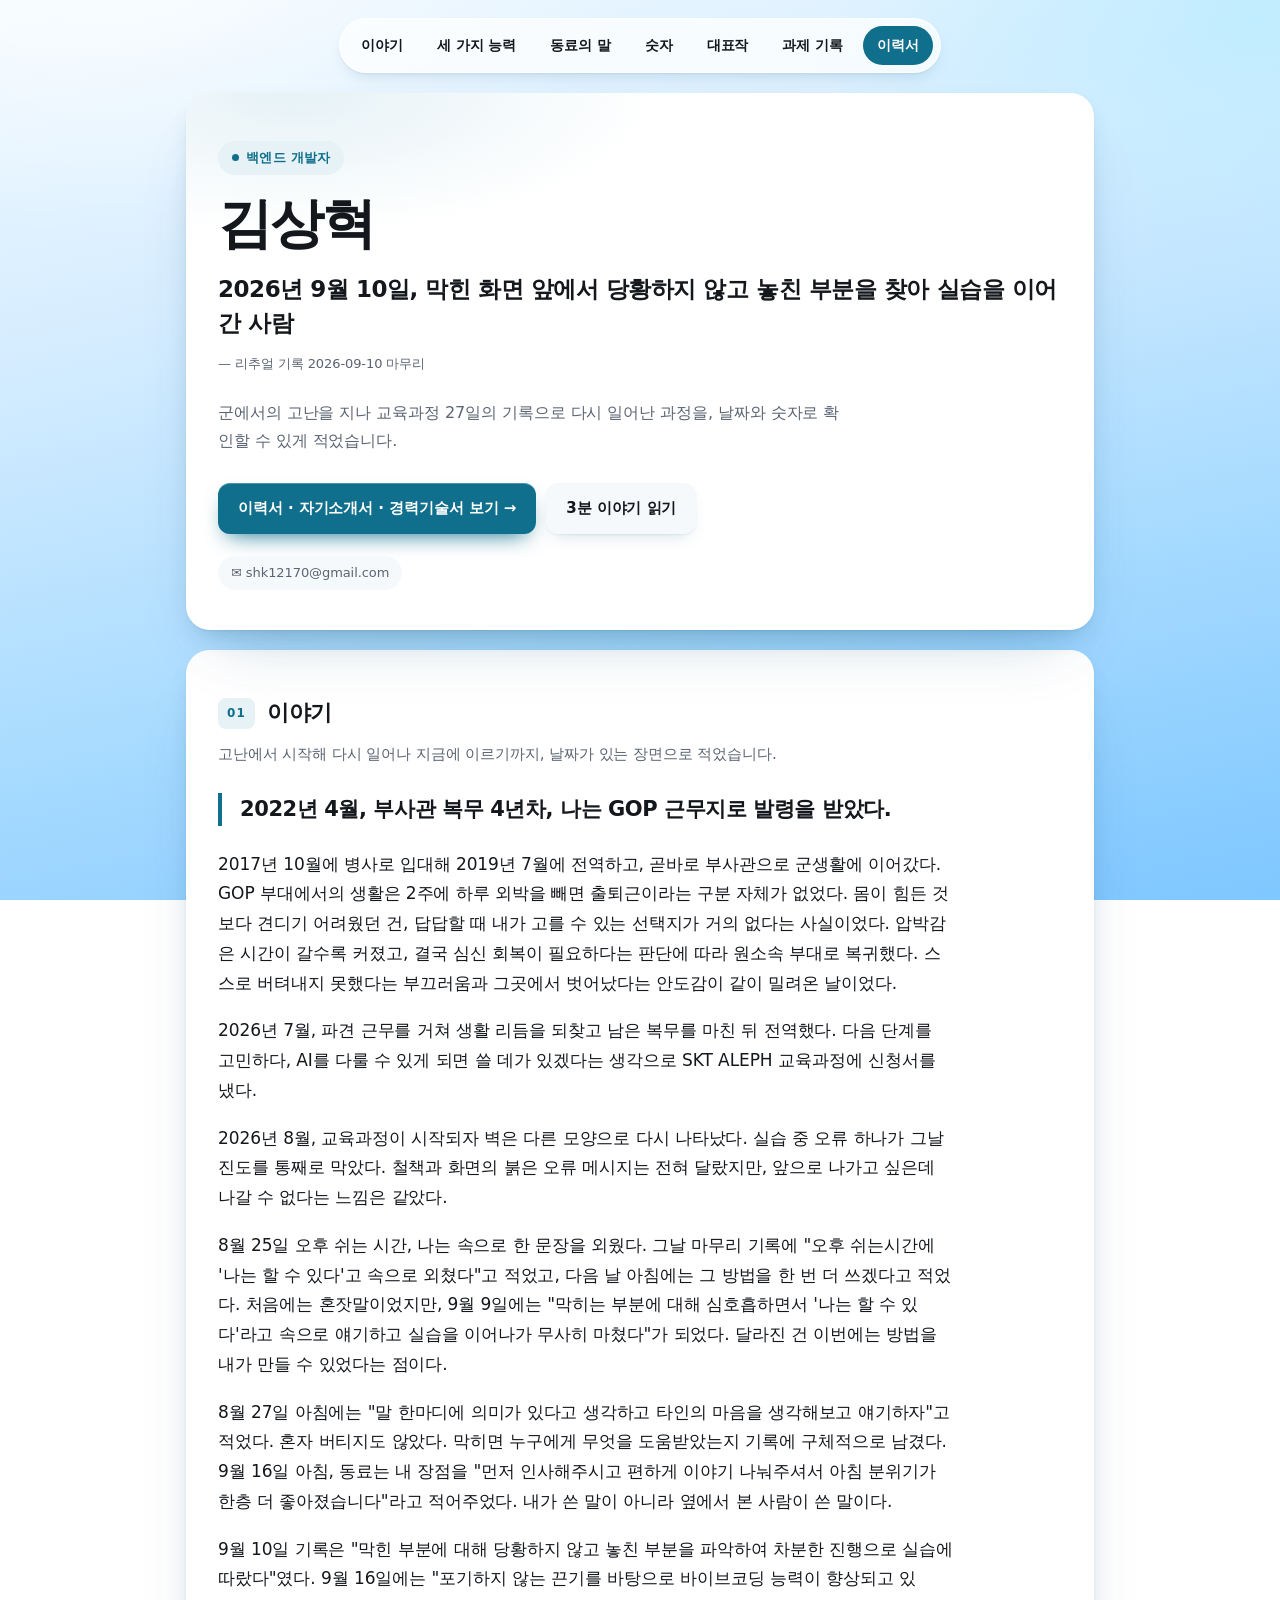
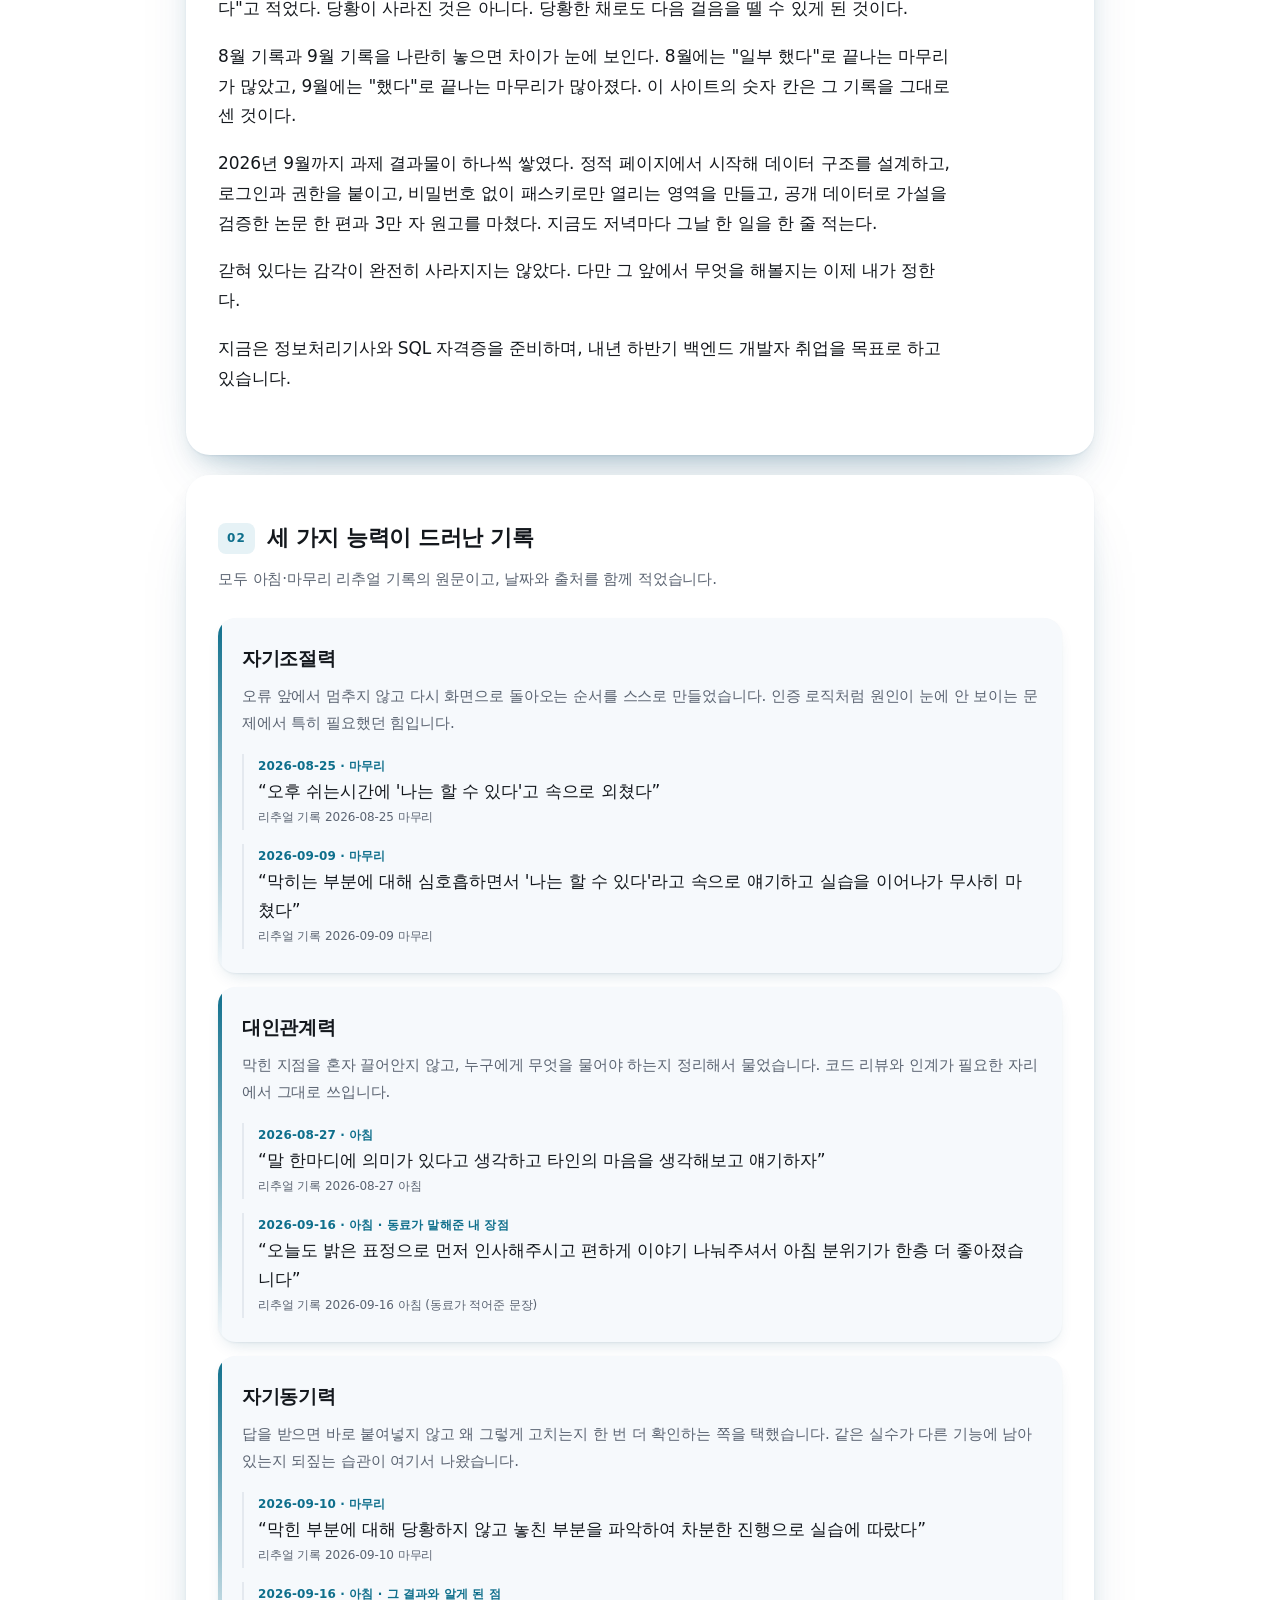
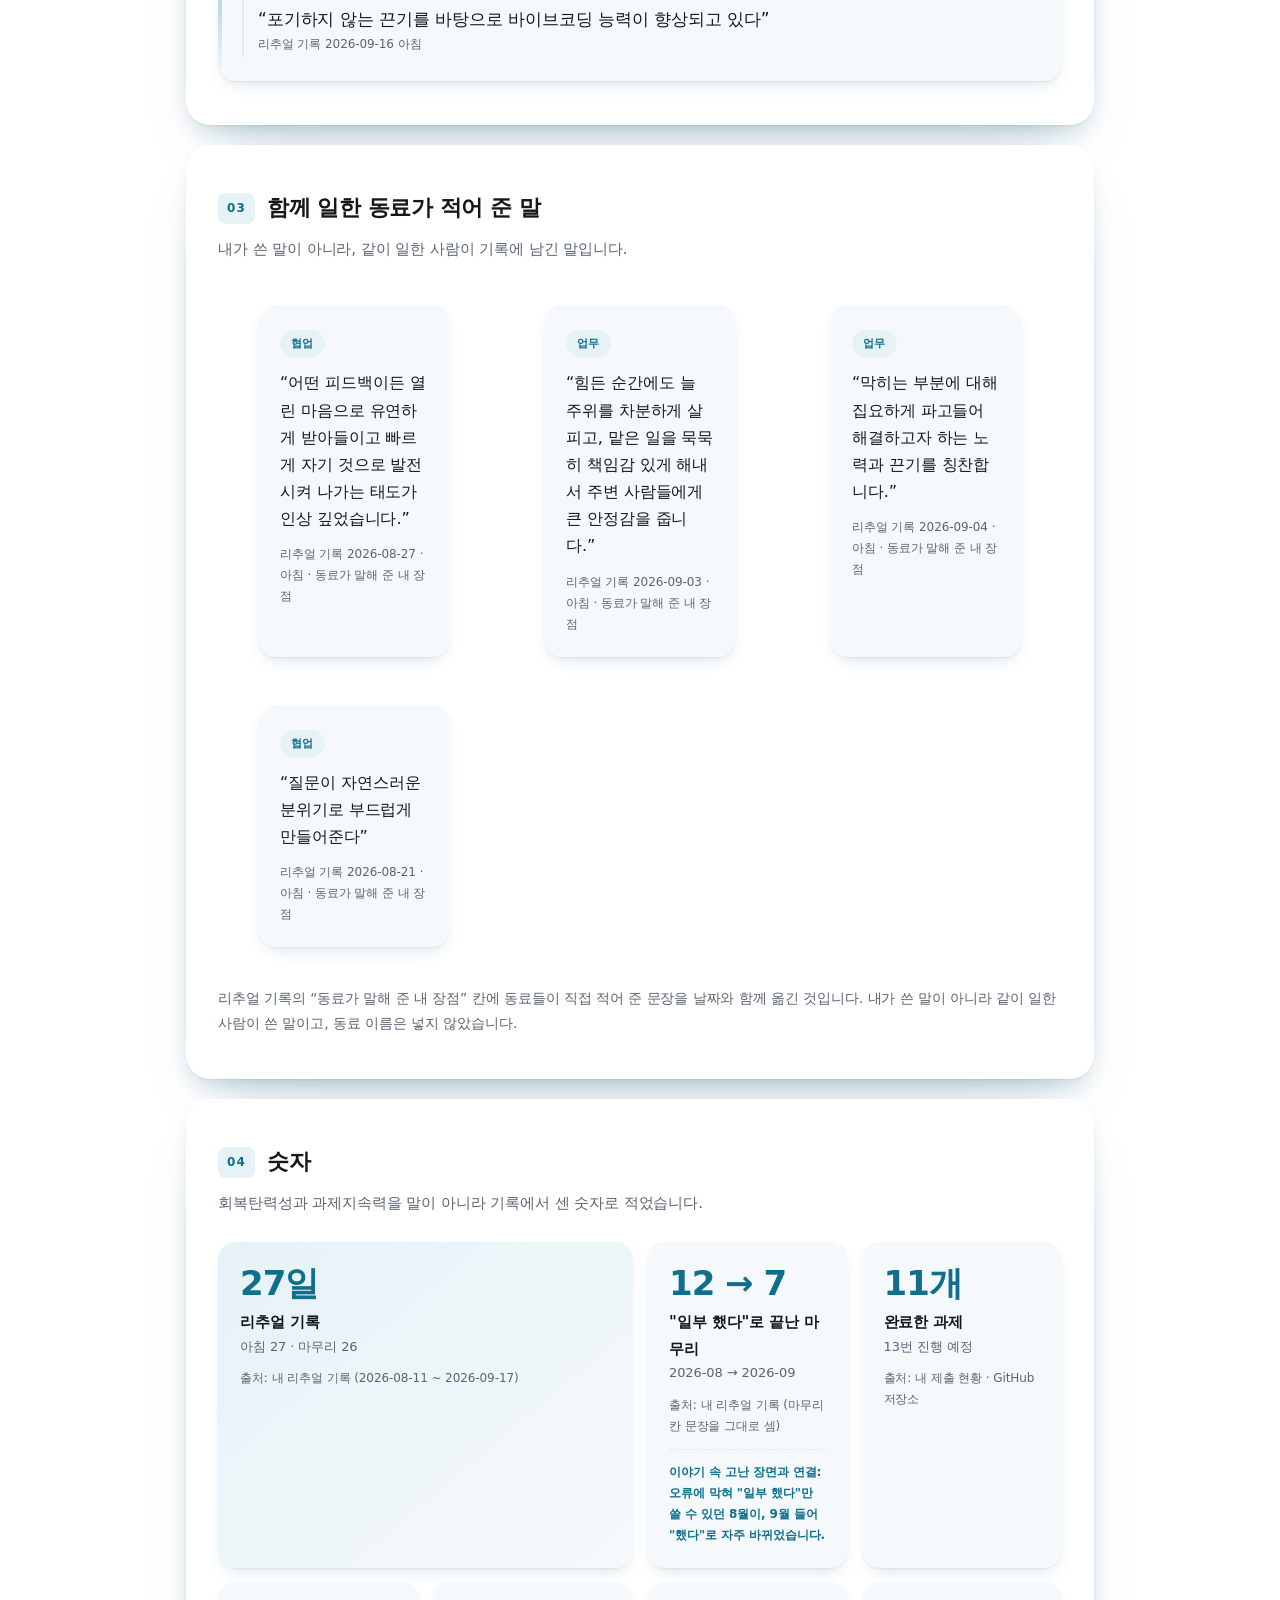
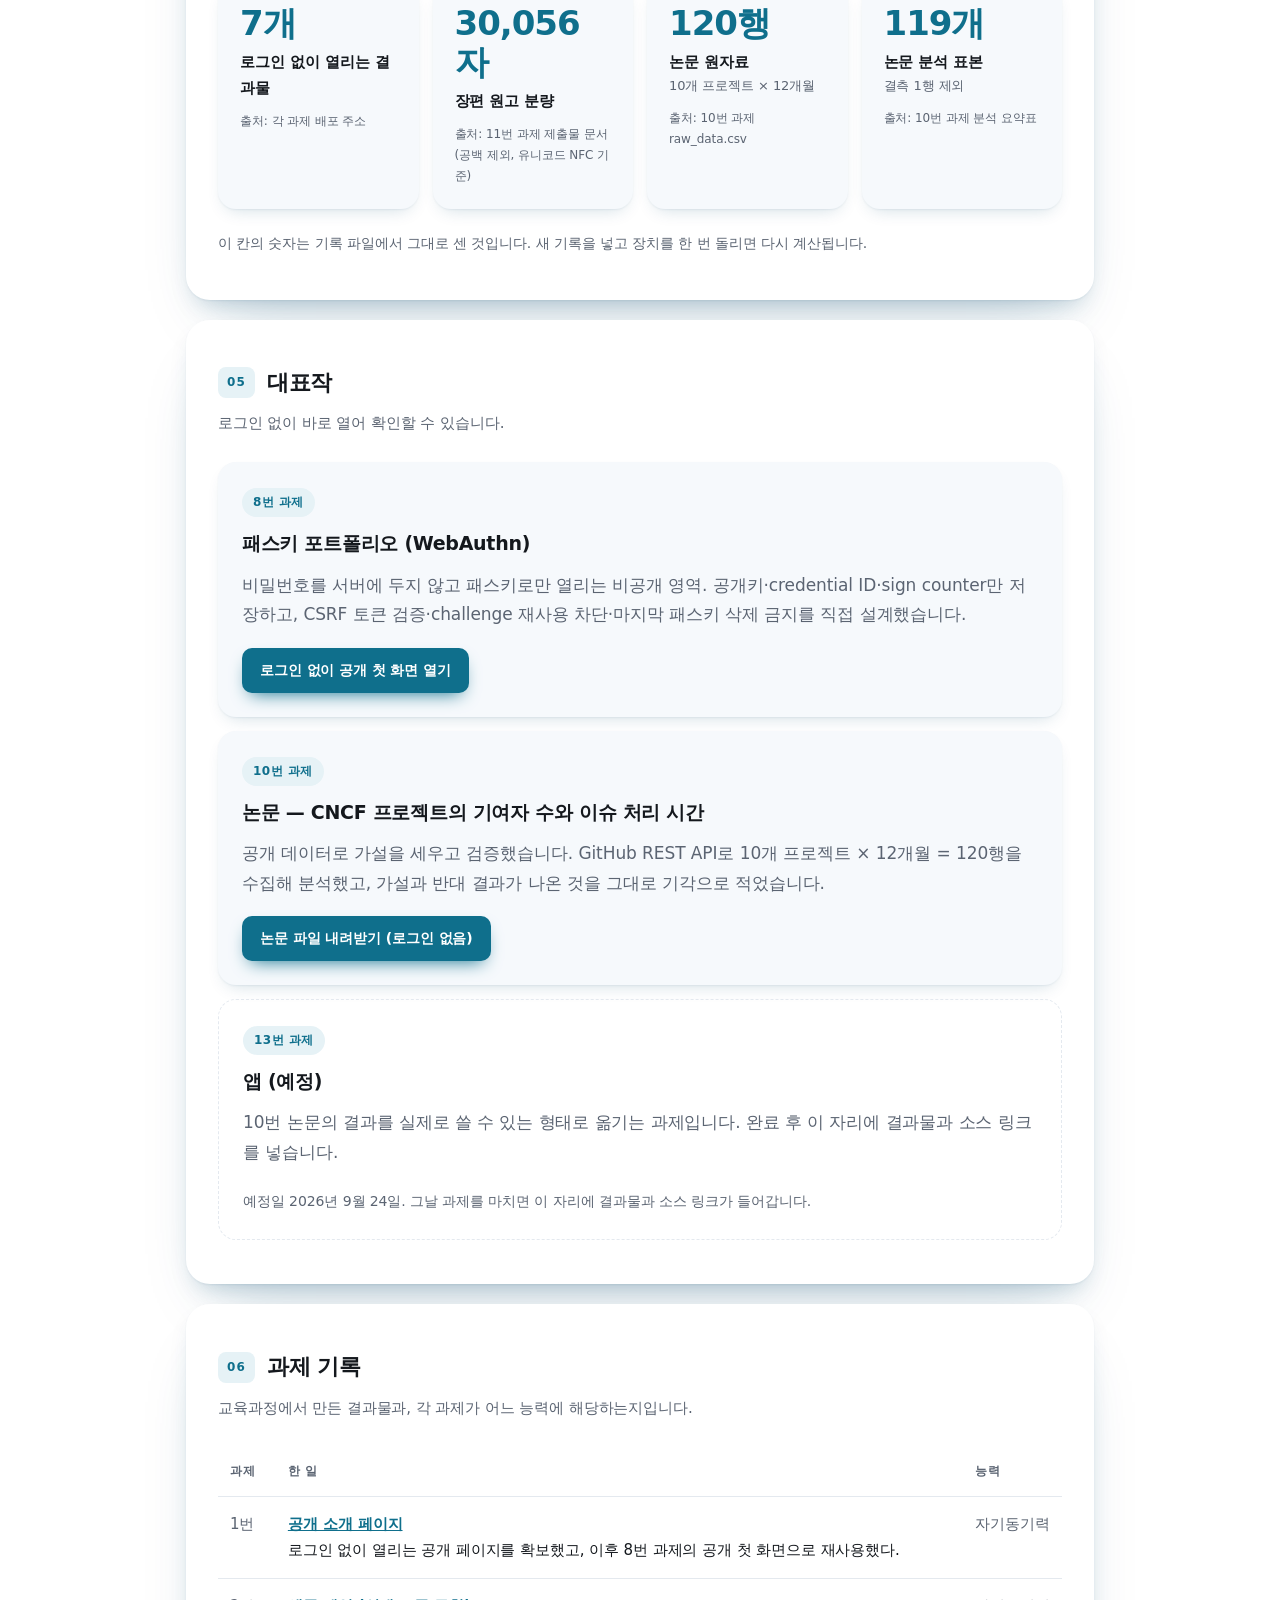
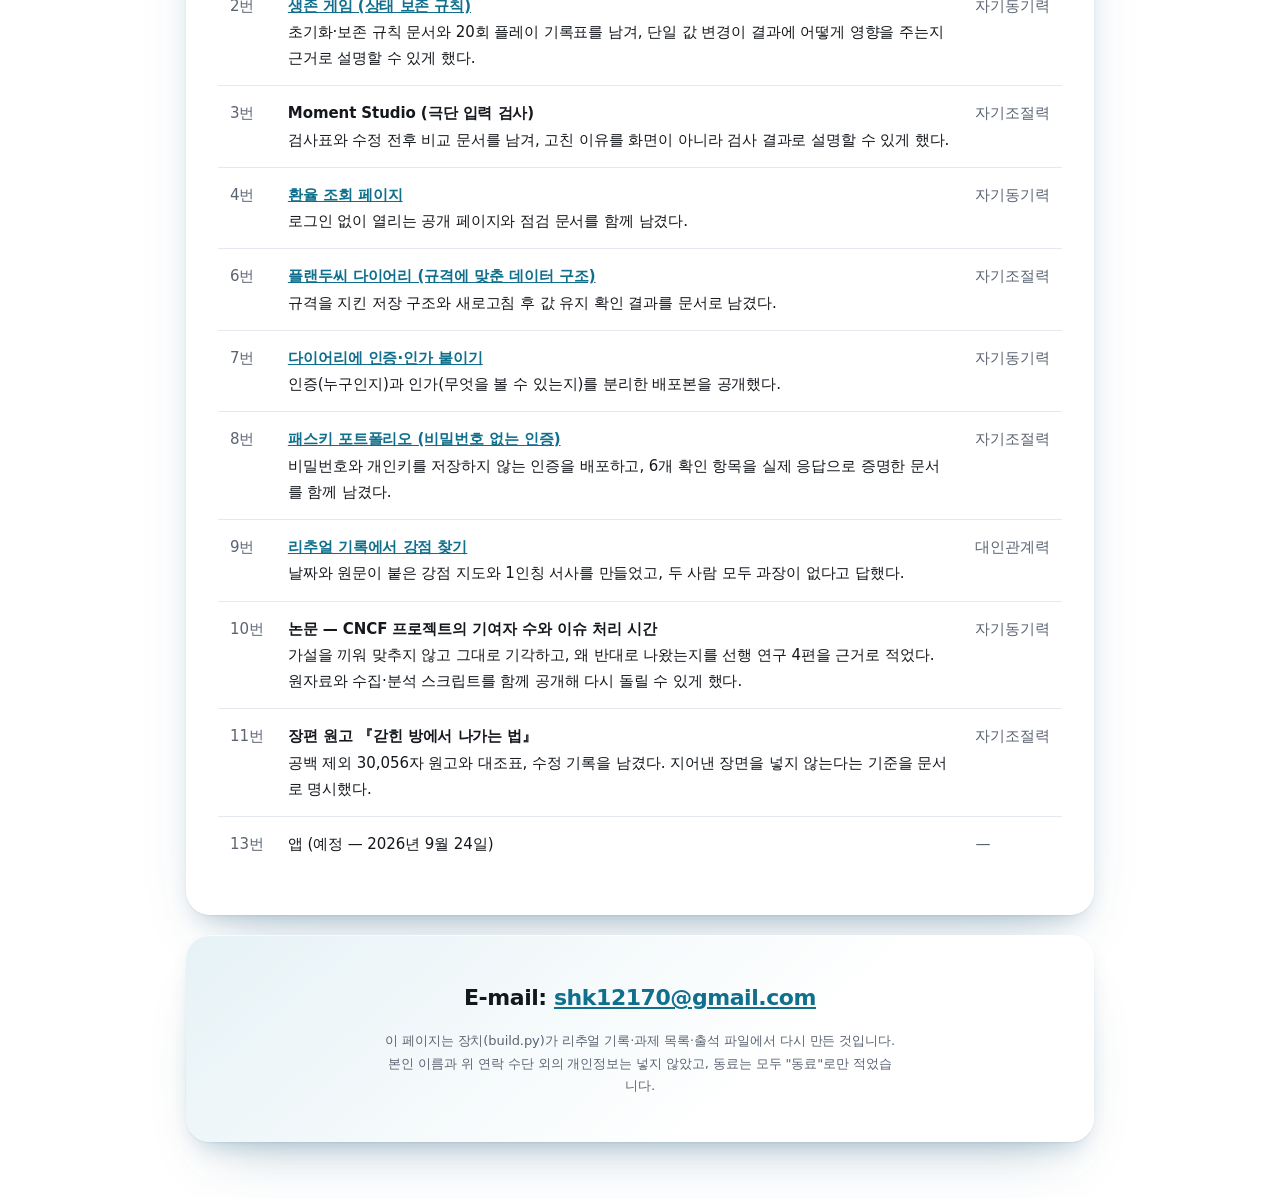
==== commit 7319fd0c: "A과제1" ====
--- a/site-backend/index.html
+++ b/site-backend/index.html
@@ -5,237 +5,61 @@
 <meta name="viewport" content="width=device-width, initial-scale=1">
 <title>김상혁 — 백엔드 개발자</title>
 <meta name="description" content="2026년 9월 10일, 막힌 화면 앞에서 당황하지 않고 놓친 부분을 찾아 실습을 이어간 사람">
-<style>
-  :root {
-    --bg: #ffffff;
-    --fg: #16191d;
-    --muted: #5b6472;
-    --line: #e2e6eb;
-    --card: #f7f9fb;
-    --accent: #0f6f8c;
-    --accent-soft: #e6f2f6;
-    --backdrop:
-      radial-gradient(1100px 550px at 12% -8%, rgba(255,255,255,.65), transparent 60%),
-      radial-gradient(900px 520px at 100% 0%, rgba(190,238,255,.75), transparent 55%),
-      linear-gradient(165deg, #eaf7ff 0%, #d3edff 32%, #a9dcff 66%, #7cc6ff 100%);
-    --shadow-block: 0 1px 2px rgba(15,90,140,.08), 0 10px 24px -10px rgba(15,90,140,.28), 0 28px 56px -28px rgba(15,90,140,.24);
-    --shadow-tile: 0 1px 2px rgba(15,90,140,.06), 0 6px 14px -6px rgba(15,90,140,.18);
-    --shadow-tile-hover: 0 2px 4px rgba(15,90,140,.08), 0 12px 22px -8px rgba(15,90,140,.24);
-    --edge-top: rgba(255,255,255,.6);
-  }
-  @media (prefers-color-scheme: dark) {
-    :root {
-      --bg: #171b20;
-      --fg: #eceef1;
-      --muted: #9aa4b2;
-      --line: #2a2f36;
-      --card: #1f242b;
-      --accent: #5fc3e4;
-      --accent-soft: #232a33;
-      --backdrop:
-        radial-gradient(1100px 550px at 12% -8%, rgba(90,150,190,.25), transparent 60%),
-        radial-gradient(900px 520px at 100% 0%, rgba(60,110,150,.35), transparent 55%),
-        linear-gradient(165deg, #0b1520 0%, #0d1e30 35%, #0f2740 70%, #123252 100%);
-      --shadow-block: 0 1px 2px rgba(0,0,0,.4), 0 14px 30px -12px rgba(0,0,0,.55), 0 30px 60px -30px rgba(0,0,0,.6);
-      --shadow-tile: 0 1px 2px rgba(0,0,0,.3), 0 6px 14px -6px rgba(0,0,0,.4);
-      --shadow-tile-hover: 0 2px 4px rgba(0,0,0,.35), 0 12px 22px -8px rgba(0,0,0,.5);
-      --edge-top: rgba(255,255,255,.06);
-    }
-  }
-  * { box-sizing: border-box; }
-  html { -webkit-text-size-adjust: 100%; }
-  body {
-    margin: 0;
-    min-height: 100vh;
-    background: var(--backdrop);
-    background-attachment: fixed;
-    color: var(--fg);
-    font-family: "Pretendard", -apple-system, BlinkMacSystemFont, "Segoe UI",
-      "Malgun Gothic", "Apple SD Gothic Neo", system-ui, sans-serif;
-    line-height: 1.75;
-    font-size: 17px;
-  }
-  a { color: var(--accent); }
-
-  .shell { max-width: 720px; margin: 0 auto; padding: 32px 16px 48px; }
-
-  .block {
-    background: var(--bg);
-    border-radius: 20px;
-    box-shadow: var(--shadow-block), inset 0 1px 0 var(--edge-top);
-    margin-bottom: 22px;
-    overflow: hidden;
-  }
-  .block:last-child { margin-bottom: 0; }
-  .wrap { padding: 0 28px; }
-
-  .topbar-row {
-    display: flex; gap: 12px; flex-wrap: wrap; justify-content: space-between;
-    padding: 14px 28px; border-bottom: 1px solid var(--line);
-    font-size: 14px; color: var(--muted);
-  }
-
-  header.hero .wrap { padding-top: 40px; padding-bottom: 36px; }
-  .role {
-    display: inline-block;
-    font-size: 13px;
-    letter-spacing: .04em;
-    color: var(--accent);
-    background: var(--accent-soft);
-    border-radius: 999px;
-    padding: 4px 12px;
-    margin-bottom: 18px;
-    box-shadow: 0 1px 0 rgba(0,0,0,.03) inset;
-  }
-  h1 { font-size: 40px; line-height: 1.2; margin: 0 0 14px; letter-spacing: -.02em; }
-  .oneline { font-size: 21px; line-height: 1.55; margin: 0 0 10px; font-weight: 600; }
-  .oneline-src { font-size: 13px; color: var(--muted); margin: 0 0 22px; }
-  .lede { color: var(--muted); margin: 0 0 26px; }
-  nav.jump { display: flex; flex-wrap: wrap; gap: 8px; }
-  nav.jump a {
-    font-size: 14px;
-    text-decoration: none;
-    background: var(--card);
-    box-shadow: var(--shadow-tile);
-    border-radius: 8px;
-    padding: 7px 12px;
-    color: var(--fg);
-    transition: transform .15s ease, box-shadow .15s ease, color .15s ease;
-  }
-  nav.jump a:hover { color: var(--accent); transform: translateY(-1px); box-shadow: var(--shadow-tile-hover); }
-
-  section.block .wrap { padding-top: 40px; padding-bottom: 40px; }
-  h2 {
-    font-size: 14px; letter-spacing: .08em; color: var(--muted); font-weight: 700;
-    margin: 0 0 24px; text-transform: uppercase; display: flex; align-items: center; gap: 9px;
-  }
-  h2::before { content: ""; width: 9px; height: 9px; border-radius: 3px; background: var(--accent); flex: none; }
-  h3 { font-size: 19px; margin: 0 0 8px; }
-  p { margin: 0 0 18px; }
-
-  .story p:first-of-type { font-size: 19px; font-weight: 600; }
-
-  .ability {
-    background: var(--card); box-shadow: var(--shadow-tile);
-    border-radius: 14px; padding: 22px; margin-bottom: 14px;
-    transition: box-shadow .15s ease, transform .15s ease;
-  }
-  .ability:hover { box-shadow: var(--shadow-tile-hover); transform: translateY(-1px); }
-  .ability:last-child { margin-bottom: 0; }
-  .ability h3 { display: flex; align-items: baseline; gap: 10px; flex-wrap: wrap; }
-  .ability .note { color: var(--muted); margin: 0 0 16px; font-size: 15px; }
-  .quote { border-left: 3px solid var(--accent); padding: 2px 0 2px 14px; margin: 0 0 12px; }
-  .quote:last-child { margin-bottom: 0; }
-  .quote .when { font-size: 13px; color: var(--accent); font-weight: 600; display: block; }
-  .quote .text { display: block; }
-  .quote .src { font-size: 12px; color: var(--muted); display: block; }
-
-  .numbers { display: grid; grid-template-columns: repeat(auto-fit, minmax(150px, 1fr)); gap: 14px; }
-  .num {
-    background: var(--card); box-shadow: var(--shadow-tile);
-    border-radius: 14px; padding: 18px; min-width: 0; overflow-wrap: break-word;
-    transition: box-shadow .15s ease, transform .15s ease;
-  }
-  .num:hover { box-shadow: var(--shadow-tile-hover); transform: translateY(-1px); }
-  .num .v { font-size: 26px; font-weight: 700; letter-spacing: -.01em; display: block; color: var(--accent); }
-  .num .k { font-size: 14px; display: block; margin-top: 4px; font-weight: 600; }
-  .num .b { font-size: 13px; color: var(--muted); display: block; }
-  .num .s { font-size: 12px; color: var(--muted); display: block; margin-top: 8px; }
-  .num .link {
-    font-size: 12px; color: var(--accent); display: block; margin-top: 10px;
-    padding-top: 10px; border-top: 1px dashed var(--line); font-weight: 600;
-  }
-  .numbers-note { color: var(--muted); font-size: 14px; margin: 20px 0 0; }
-
-  .work {
-    background: var(--card); box-shadow: var(--shadow-tile);
-    border-radius: 14px; padding: 22px; margin-bottom: 14px;
-    transition: box-shadow .15s ease, transform .15s ease;
-  }
-  .work:hover { box-shadow: var(--shadow-tile-hover); transform: translateY(-1px); }
-  .work:last-child { margin-bottom: 0; }
-  .work .no { font-size: 13px; color: var(--accent); font-weight: 600; }
-  .work p { margin: 8px 0 14px; color: var(--muted); }
-  .work a.btn {
-    display: inline-block; font-size: 14px; text-decoration: none; font-weight: 600;
-    background: var(--accent); color: #fff;
-    box-shadow: 0 6px 14px -6px var(--accent);
-    border-radius: 8px; padding: 8px 16px;
-    transition: transform .15s ease, box-shadow .15s ease;
-  }
-  .work a.btn:hover { transform: translateY(-1px); box-shadow: 0 10px 20px -8px var(--accent); }
-  .work.pending { background: transparent; box-shadow: none; border: 1.5px dashed var(--line); }
-  .work.pending:hover { transform: none; }
-  .work.pending .badge { font-size: 13px; color: var(--muted); }
-
-  table.tasks { width: 100%; border-collapse: separate; border-spacing: 0; font-size: 15px; }
-  table.tasks th, table.tasks td { text-align: left; padding: 12px 10px; border-bottom: 1px solid var(--line); vertical-align: top; }
-  table.tasks th { font-size: 13px; color: var(--muted); font-weight: 600; }
-  table.tasks tbody tr:last-child td { border-bottom: none; }
-  table.tasks tbody tr { transition: background .15s ease; }
-  table.tasks tbody tr:hover { background: var(--card); }
-  table.tasks td.n { color: var(--muted); white-space: nowrap; }
-
-  footer.block .wrap { padding: 32px 0; text-align: center; }
-  footer .contact { font-size: 18px; margin: 0 0 10px; font-weight: 600; }
-  footer .meta { color: var(--muted); font-size: 13px; margin: 0; }
-
-  @media (max-width: 560px) {
-    .shell { padding: 20px 12px 36px; }
-    .block { border-radius: 16px; margin-bottom: 16px; }
-    .wrap { padding: 0 20px; }
-    .topbar-row { padding: 12px 20px; }
-    h1 { font-size: 31px; }
-    .oneline { font-size: 18px; }
-    body { font-size: 16px; }
-    header.hero .wrap { padding-top: 30px; padding-bottom: 28px; }
-    section.block .wrap { padding-top: 30px; padding-bottom: 30px; }
-  }
-</style>
+<link rel="stylesheet" href="자료/style.css">
 </head>
 <body>
 <div class="shell">
 
+<nav class="topnav">
+  <a href="#story">이야기</a>
+  <a href="#ability">세 가지 능력</a>
+  <a href="#peers">동료의 말</a>
+  <a href="#numbers">숫자</a>
+  <a href="#works">대표작</a>
+  <a href="#tasks">과제 기록</a>
+  <a class="now" href="이력서.html">이력서</a>
+</nav>
+
 <header class="block hero">
-  <div class="topbar-row">
-    <span>김상혁 · 백엔드 개발자 지원용</span>
-    
-  </div>
   <div class="wrap">
     <span class="role">백엔드 개발자</span>
     <h1>김상혁</h1>
     <p class="oneline">2026년 9월 10일, 막힌 화면 앞에서 당황하지 않고 놓친 부분을 찾아 실습을 이어간 사람</p>
     <p class="oneline-src">— 리추얼 기록 2026-09-10 마무리</p>
     <p class="lede">군에서의 고난을 지나 교육과정 27일의 기록으로 다시 일어난 과정을, 날짜와 숫자로 확인할 수 있게 적었습니다.</p>
-    <nav class="jump">
-      <a href="#story">이야기</a>
-      <a href="#ability">세 가지 능력</a>
-      <a href="#numbers">숫자</a>
-      <a href="#works">대표작</a>
-      <a href="#tasks">과제 기록</a>
-    </nav>
+    <div class="cta">
+      <a class="btn-main" href="이력서.html">이력서 · 자기소개서 · 경력기술서 보기 →</a>
+      <a class="btn-sub" href="#story">3분 이야기 읽기</a>
+    </div>
+    <div class="hero-meta">
+      <a href="mailto:shk12170@gmail.com">✉ shk12170@gmail.com</a>
+      
+    </div>
   </div>
 </header>
 
 <section class="block" id="story"><div class="wrap">
-  <h2>이야기</h2>
+  <h2 data-no="01">이야기</h2>
+  <p class="sec-sub">고난에서 시작해 다시 일어나 지금에 이르기까지, 날짜가 있는 장면으로 적었습니다.</p>
   <div class="story">
     <p>2022년 4월, 부사관 복무 4년차, 나는 GOP 근무지로 발령을 받았다.</p>
     <p>2017년 10월에 병사로 입대해 2019년 7월에 전역하고, 곧바로 부사관으로 군생활에 이어갔다. GOP 부대에서의 생활은 2주에 하루 외박을 빼면 출퇴근이라는 구분 자체가 없었다. 몸이 힘든 것보다 견디기 어려웠던 건, 답답할 때 내가 고를 수 있는 선택지가 거의 없다는 사실이었다. 압박감은 시간이 갈수록 커졌고, 결국 심신 회복이 필요하다는 판단에 따라 원소속 부대로 복귀했다. 스스로 버텨내지 못했다는 부끄러움과 그곳에서 벗어났다는 안도감이 같이 밀려온 날이었다.</p>
-    <p>파견 근무를 거치며 생활 리듬을 되찾고 남은 복무를 마친 뒤 전역했다. 다음 단계를 고민하다, AI를 다룰 수 있게 되면 쓸 데가 있겠다는 생각으로 SKT ALEPH 교육과정에 신청서를 냈다.</p>
+    <p>2026년 7월, 파견 근무를 거쳐 생활 리듬을 되찾고 남은 복무를 마친 뒤 전역했다. 다음 단계를 고민하다, AI를 다룰 수 있게 되면 쓸 데가 있겠다는 생각으로 SKT ALEPH 교육과정에 신청서를 냈다.</p>
     <p>2026년 8월, 교육과정이 시작되자 벽은 다른 모양으로 다시 나타났다. 실습 중 오류 하나가 그날 진도를 통째로 막았다. 철책과 화면의 붉은 오류 메시지는 전혀 달랐지만, 앞으로 나가고 싶은데 나갈 수 없다는 느낌은 같았다.</p>
-    <p>달라진 건 이번에는 방법을 내가 만들 수 있었다는 점이다. 8월 25일 마무리 기록에 &quot;오후 쉬는시간에 &#x27;나는 할 수 있다&#x27;고 속으로 외쳤다&quot;고 적었고, 다음 날 아침에는 그 방법을 한 번 더 쓰겠다고 적었다. 처음에는 혼잣말이었지만, 9월 9일에는 &quot;막히는 부분에 대해 심호흡하면서 &#x27;나는 할 수 있다&#x27;라고 속으로 얘기하고 실습을 이어나가 무사히 마쳤다&quot;가 되었다.</p>
-    <p>혼자 버티지도 않았다. 막히면 누구에게 무엇을 도움받았는지 기록에 구체적으로 남겼다. 8월 27일 아침에는 &quot;말 한마디에 의미가 있다고 생각하고 타인의 마음을 생각해보고 얘기하자&quot;고 적었다. 9월 16일 아침, 동료는 내 장점을 &quot;먼저 인사해주시고 편하게 이야기 나눠주셔서 아침 분위기가 한층 더 좋아졌습니다&quot;라고 적어주었다. 내가 쓴 말이 아니라 옆에서 본 사람이 쓴 말이다.</p>
+    <p>8월 25일 오후 쉬는 시간, 나는 속으로 한 문장을 외웠다. 그날 마무리 기록에 &quot;오후 쉬는시간에 &#x27;나는 할 수 있다&#x27;고 속으로 외쳤다&quot;고 적었고, 다음 날 아침에는 그 방법을 한 번 더 쓰겠다고 적었다. 처음에는 혼잣말이었지만, 9월 9일에는 &quot;막히는 부분에 대해 심호흡하면서 &#x27;나는 할 수 있다&#x27;라고 속으로 얘기하고 실습을 이어나가 무사히 마쳤다&quot;가 되었다. 달라진 건 이번에는 방법을 내가 만들 수 있었다는 점이다.</p>
+    <p>8월 27일 아침에는 &quot;말 한마디에 의미가 있다고 생각하고 타인의 마음을 생각해보고 얘기하자&quot;고 적었다. 혼자 버티지도 않았다. 막히면 누구에게 무엇을 도움받았는지 기록에 구체적으로 남겼다. 9월 16일 아침, 동료는 내 장점을 &quot;먼저 인사해주시고 편하게 이야기 나눠주셔서 아침 분위기가 한층 더 좋아졌습니다&quot;라고 적어주었다. 내가 쓴 말이 아니라 옆에서 본 사람이 쓴 말이다.</p>
     <p>9월 10일 기록은 &quot;막힌 부분에 대해 당황하지 않고 놓친 부분을 파악하여 차분한 진행으로 실습에 따랐다&quot;였다. 9월 16일에는 &quot;포기하지 않는 끈기를 바탕으로 바이브코딩 능력이 향상되고 있다&quot;고 적었다. 당황이 사라진 것은 아니다. 당황한 채로도 다음 걸음을 뗄 수 있게 된 것이다.</p>
     <p>8월 기록과 9월 기록을 나란히 놓으면 차이가 눈에 보인다. 8월에는 &quot;일부 했다&quot;로 끝나는 마무리가 많았고, 9월에는 &quot;했다&quot;로 끝나는 마무리가 많아졌다. 이 사이트의 숫자 칸은 그 기록을 그대로 센 것이다.</p>
-    <p>그 사이 과제 결과물이 하나씩 쌓였다. 정적 페이지에서 시작해 데이터 구조를 설계하고, 로그인과 권한을 붙이고, 비밀번호 없이 패스키로만 열리는 영역을 만들고, 공개 데이터로 가설을 검증한 논문 한 편과 3만 자 원고를 마쳤다. 지금도 저녁마다 그날 한 일을 한 줄 적는다.</p>
+    <p>2026년 9월까지 과제 결과물이 하나씩 쌓였다. 정적 페이지에서 시작해 데이터 구조를 설계하고, 로그인과 권한을 붙이고, 비밀번호 없이 패스키로만 열리는 영역을 만들고, 공개 데이터로 가설을 검증한 논문 한 편과 3만 자 원고를 마쳤다. 지금도 저녁마다 그날 한 일을 한 줄 적는다.</p>
     <p>갇혀 있다는 감각이 완전히 사라지지는 않았다. 다만 그 앞에서 무엇을 해볼지는 이제 내가 정한다.</p>
     <p>지금은 정보처리기사와 SQL 자격증을 준비하며, 내년 하반기 백엔드 개발자 취업을 목표로 하고 있습니다.</p>
   </div>
 </div></section>
 
 <section class="block" id="ability"><div class="wrap">
-  <h2>세 가지 능력이 드러난 기록</h2>
+  <h2 data-no="02">세 가지 능력이 드러난 기록</h2>
+  <p class="sec-sub">모두 아침·마무리 리추얼 기록의 원문이고, 날짜와 출처를 함께 적었습니다.</p>
+  <div class="abilities">
     <article class="ability">
       <h3>자기조절력</h3>
       <p class="note">오류 앞에서 멈추지 않고 다시 화면으로 돌아오는 순서를 스스로 만들었습니다. 인증 로직처럼 원인이 눈에 안 보이는 문제에서 특히 필요했던 힘입니다.</p>
@@ -254,10 +78,24 @@
       <blockquote class="quote"><span class="when">2026-09-10 · 마무리</span><span class="text">“막힌 부분에 대해 당황하지 않고 놓친 부분을 파악하여 차분한 진행으로 실습에 따랐다”</span><span class="src">리추얼 기록 2026-09-10 마무리</span></blockquote>
       <blockquote class="quote"><span class="when">2026-09-16 · 아침 · 그 결과와 알게 된 점</span><span class="text">“포기하지 않는 끈기를 바탕으로 바이브코딩 능력이 향상되고 있다”</span><span class="src">리추얼 기록 2026-09-16 아침</span></blockquote>
     </article>
+  </div>
+</div></section>
+
+<section class="block" id="peers"><div class="wrap">
+  <h2 data-no="03">함께 일한 동료가 적어 준 말</h2>
+  <p class="sec-sub">내가 쓴 말이 아니라, 같이 일한 사람이 기록에 남긴 말입니다.</p>
+  <div class="peers">
+    <blockquote class="peer"><span class="tag">협업</span><span class="q">“어떤 피드백이든 열린 마음으로 유연하게 받아들이고 빠르게 자기 것으로 발전시켜 나가는 태도가 인상 깊었습니다.”</span><span class="m">리추얼 기록 2026-08-27 · 아침 · 동료가 말해 준 내 장점</span></blockquote>
+    <blockquote class="peer"><span class="tag">업무</span><span class="q">“힘든 순간에도 늘 주위를 차분하게 살피고, 맡은 일을 묵묵히 책임감 있게 해내서 주변 사람들에게 큰 안정감을 줍니다.”</span><span class="m">리추얼 기록 2026-09-03 · 아침 · 동료가 말해 준 내 장점</span></blockquote>
+    <blockquote class="peer"><span class="tag">업무</span><span class="q">“막히는 부분에 대해 집요하게 파고들어 해결하고자 하는 노력과 끈기를 칭찬합니다.”</span><span class="m">리추얼 기록 2026-09-04 · 아침 · 동료가 말해 준 내 장점</span></blockquote>
+    <blockquote class="peer"><span class="tag">협업</span><span class="q">“질문이 자연스러운 분위기로 부드럽게 만들어준다”</span><span class="m">리추얼 기록 2026-08-21 · 아침 · 동료가 말해 준 내 장점</span></blockquote>
+  </div>
+  <p class="peers-note">리추얼 기록의 “동료가 말해 준 내 장점” 칸에 동료들이 직접 적어 준 문장을 날짜와 함께 옮긴 것입니다. 내가 쓴 말이 아니라 같이 일한 사람이 쓴 말이고, 동료 이름은 넣지 않았습니다.</p>
 </div></section>
 
 <section class="block" id="numbers"><div class="wrap">
-  <h2>숫자</h2>
+  <h2 data-no="04">숫자</h2>
+  <p class="sec-sub">회복탄력성과 과제지속력을 말이 아니라 기록에서 센 숫자로 적었습니다.</p>
   <div class="numbers">
     <div class="num"><span class="v">27일</span><span class="k">리추얼 기록</span><span class="b">아침 27 · 마무리 26</span><span class="s">출처: 내 리추얼 기록 (2026-08-11 ~ 2026-09-17)</span></div>
     <div class="num"><span class="v">12 → 7</span><span class="k">&quot;일부 했다&quot;로 끝난 마무리</span><span class="b">2026-08 → 2026-09</span><span class="s">출처: 내 리추얼 기록 (마무리 칸 문장을 그대로 셈)</span><span class="link">이야기 속 고난 장면과 연결: 오류에 막혀 &quot;일부 했다&quot;만 쓸 수 있던 8월이, 9월 들어 &quot;했다&quot;로 자주 바뀌었습니다.</span></div>
@@ -271,7 +109,9 @@
 </div></section>
 
 <section class="block" id="works"><div class="wrap">
-  <h2>대표작</h2>
+  <h2 data-no="05">대표작</h2>
+  <p class="sec-sub">로그인 없이 바로 열어 확인할 수 있습니다.</p>
+  <div class="works">
     <article class="work">
       <span class="no">8번 과제</span>
       <h3>패스키 포트폴리오 (WebAuthn)</h3>
@@ -288,12 +128,14 @@
       <span class="no">13번 과제</span>
       <h3>앱 (예정)</h3>
       <p>10번 논문의 결과를 실제로 쓸 수 있는 형태로 옮기는 과제입니다. 완료 후 이 자리에 결과물과 소스 링크를 넣습니다.</p>
-      <span class="badge">아직 진행 전입니다. 13번 과제를 마치면 이 자리에 결과물과 소스 링크가 들어갑니다.</span>
+      <span class="badge">예정일 2026년 9월 24일. 그날 과제를 마치면 이 자리에 결과물과 소스 링크가 들어갑니다.</span>
     </article>
+  </div>
 </div></section>
 
 <section class="block" id="tasks"><div class="wrap">
-  <h2>과제 기록</h2>
+  <h2 data-no="06">과제 기록</h2>
+  <p class="sec-sub">교육과정에서 만든 결과물과, 각 과제가 어느 능력에 해당하는지입니다.</p>
   <table class="tasks">
     <thead><tr><th>과제</th><th>한 일</th><th>능력</th></tr></thead>
     <tbody>
@@ -307,13 +149,13 @@
       <tr><td class="n">9번</td><td><strong><a href="https://agent-ritual.vercel.app">리추얼 기록에서 강점 찾기</a></strong><br>날짜와 원문이 붙은 강점 지도와 1인칭 서사를 만들었고, 두 사람 모두 과장이 없다고 답했다.</td><td class="n">대인관계력</td></tr>
       <tr><td class="n">10번</td><td><strong>논문 — CNCF 프로젝트의 기여자 수와 이슈 처리 시간</strong><br>가설을 끼워 맞추지 않고 그대로 기각하고, 왜 반대로 나왔는지를 선행 연구 4편을 근거로 적었다. 원자료와 수집·분석 스크립트를 함께 공개해 다시 돌릴 수 있게 했다.</td><td class="n">자기동기력</td></tr>
       <tr><td class="n">11번</td><td><strong>장편 원고 『갇힌 방에서 나가는 법』</strong><br>공백 제외 30,056자 원고와 대조표, 수정 기록을 남겼다. 지어낸 장면을 넣지 않는다는 기준을 문서로 명시했다.</td><td class="n">자기조절력</td></tr>
-      <tr><td class="n">13번</td><td>앱 (예정)</td><td class="n">—</td></tr>
+      <tr><td class="n">13번</td><td>앱 (예정 — 2026년 9월 24일)</td><td class="n">—</td></tr>
     </tbody>
   </table>
 </div></section>
 
 <footer class="block"><div class="wrap">
-  <p class="contact">연락: <a href="mailto:shk12170@gmail.com">shk12170@gmail.com</a></p>
+  <p class="contact">E-mail: <a href="mailto:shk12170@gmail.com">shk12170@gmail.com</a></p>
   <p class="meta">이 페이지는 장치(build.py)가 리추얼 기록·과제 목록·출석 파일에서 다시 만든 것입니다. 본인 이름과 위 연락 수단 외의 개인정보는 넣지 않았고, 동료는 모두 "동료"로만 적었습니다.</p>
 </div></footer>
 
--- a/site-backend/자료/style.css
+++ b/site-backend/자료/style.css
@@ -0,0 +1,275 @@
+  :root {
+    --bg: #ffffff;
+    --fg: #14181d;
+    --muted: #5b6472;
+    --line: #e4e9ef;
+    --card: #f6f9fc;
+    --accent: #0f6f8c;
+    --accent-soft: #e6f2f6;
+    --backdrop:
+      radial-gradient(900px 500px at 8% -6%, rgba(255,255,255,.75), transparent 60%),
+      radial-gradient(760px 460px at 98% 2%, rgba(186,236,255,.8), transparent 58%),
+      radial-gradient(680px 520px at 50% 108%, rgba(255,255,255,.55), transparent 60%),
+      linear-gradient(168deg, #eef8ff 0%, #d6edff 30%, #aadcff 64%, #7ec7ff 100%);
+    --shadow-block:
+      0 1px 2px rgba(12,74,110,.07),
+      0 12px 26px -12px rgba(12,74,110,.28),
+      0 34px 64px -32px rgba(12,74,110,.28);
+    --shadow-tile: 0 1px 2px rgba(12,74,110,.06), 0 8px 18px -8px rgba(12,74,110,.2);
+    --shadow-tile-hover: 0 2px 6px rgba(12,74,110,.1), 0 16px 30px -10px rgba(12,74,110,.28);
+    --edge-top: rgba(255,255,255,.7);
+    --glass: rgba(255,255,255,.72);
+  }
+  @media (prefers-color-scheme: dark) {
+    :root {
+      --bg: #161a20;
+      --fg: #eef1f5;
+      --muted: #9aa5b4;
+      --line: #2a313a;
+      --card: #1e242c;
+      --accent: #5fc3e4;
+      --accent-soft: #212932;
+      --backdrop:
+        radial-gradient(900px 500px at 8% -6%, rgba(80,140,185,.28), transparent 60%),
+        radial-gradient(760px 460px at 98% 2%, rgba(52,102,145,.38), transparent 58%),
+        linear-gradient(168deg, #090f17 0%, #0c1c2b 34%, #0f2841 70%, #11324f 100%);
+      --shadow-block: 0 1px 2px rgba(0,0,0,.45), 0 16px 34px -14px rgba(0,0,0,.6), 0 36px 70px -34px rgba(0,0,0,.65);
+      --shadow-tile: 0 1px 2px rgba(0,0,0,.35), 0 8px 18px -8px rgba(0,0,0,.45);
+      --shadow-tile-hover: 0 2px 6px rgba(0,0,0,.4), 0 16px 30px -10px rgba(0,0,0,.55);
+      --edge-top: rgba(255,255,255,.07);
+      --glass: rgba(24,30,38,.72);
+    }
+  }
+  * { box-sizing: border-box; }
+  html { -webkit-text-size-adjust: 100%; scroll-behavior: smooth; }
+  body {
+    margin: 0;
+    min-height: 100vh;
+    background: var(--backdrop);
+    background-attachment: fixed;
+    color: var(--fg);
+    font-family: "Pretendard", -apple-system, BlinkMacSystemFont, "Segoe UI",
+      "Malgun Gothic", "Apple SD Gothic Neo", system-ui, sans-serif;
+    line-height: 1.75;
+    font-size: 17px;
+    letter-spacing: -.005em;
+  }
+  a { color: var(--accent); }
+  .shell { max-width: 940px; margin: 0 auto; padding: 18px 16px 56px; }
+
+  /* 떠 있는 알약 내비게이션 */
+  .topnav {
+    position: sticky; top: 12px; z-index: 20;
+    display: flex; gap: 6px; flex-wrap: wrap; justify-content: center;
+    margin: 0 auto 20px; padding: 7px;
+    width: fit-content; max-width: 100%;
+    background: var(--glass);
+    -webkit-backdrop-filter: blur(14px); backdrop-filter: blur(14px);
+    border: 1px solid var(--edge-top);
+    border-radius: 999px;
+    box-shadow: var(--shadow-tile);
+  }
+  .topnav a {
+    font-size: 14px; font-weight: 600; text-decoration: none; color: var(--fg);
+    padding: 7px 14px; border-radius: 999px; white-space: nowrap;
+    transition: background .15s ease, color .15s ease;
+  }
+  .topnav a:hover { background: var(--accent-soft); color: var(--accent); }
+  .topnav a.now { background: var(--accent); color: #fff; }
+
+  .block {
+    background: var(--bg);
+    border-radius: 24px;
+    box-shadow: var(--shadow-block), inset 0 1px 0 var(--edge-top);
+    margin-bottom: 20px;
+    overflow: hidden;
+  }
+  .block:last-child { margin-bottom: 0; }
+  .wrap { padding: 0 32px; }
+
+  /* 첫 화면 */
+  header.hero { position: relative; }
+  header.hero::before {
+    content: ""; position: absolute; inset: 0 0 auto; height: 220px;
+    background: radial-gradient(520px 200px at 12% 0%, var(--accent-soft), transparent 70%);
+    pointer-events: none;
+  }
+  header.hero .wrap { position: relative; padding-top: 48px; padding-bottom: 40px; }
+  .role {
+    display: inline-flex; align-items: center; gap: 7px;
+    font-size: 13px; font-weight: 700; letter-spacing: .02em;
+    color: var(--accent); background: var(--accent-soft);
+    border-radius: 999px; padding: 6px 14px; margin-bottom: 20px;
+  }
+  .role::before { content: ""; width: 7px; height: 7px; border-radius: 50%; background: var(--accent); }
+  h1 {
+    font-size: 54px; line-height: 1.08; margin: 0 0 18px;
+    letter-spacing: -.035em; font-weight: 800;
+  }
+  .oneline { font-size: 23px; line-height: 1.5; margin: 0 0 12px; font-weight: 700; letter-spacing: -.02em; }
+  .oneline-src { font-size: 13px; color: var(--muted); margin: 0 0 24px; }
+  .lede { color: var(--muted); margin: 0 0 28px; font-size: 16px; max-width: 62ch; }
+
+  /* 첫 화면 행동 단추 */
+  .cta { display: flex; flex-wrap: wrap; gap: 10px; align-items: center; }
+  a.btn-main, a.btn-sub {
+    display: inline-flex; align-items: center; gap: 8px;
+    font-size: 15px; font-weight: 700; text-decoration: none;
+    border-radius: 12px; padding: 12px 20px;
+    transition: transform .15s ease, box-shadow .15s ease, background .15s ease;
+  }
+  a.btn-main {
+    color: #fff; background: var(--accent);
+    box-shadow: 0 10px 22px -10px var(--accent), inset 0 1px 0 rgba(255,255,255,.25);
+  }
+  a.btn-main:hover { transform: translateY(-2px); box-shadow: 0 16px 30px -12px var(--accent); }
+  a.btn-sub { color: var(--fg); background: var(--card); box-shadow: var(--shadow-tile); }
+  a.btn-sub:hover { transform: translateY(-2px); box-shadow: var(--shadow-tile-hover); color: var(--accent); }
+  .hero-meta { display: flex; flex-wrap: wrap; gap: 8px; margin-top: 22px; }
+  .hero-meta span, .hero-meta a {
+    font-size: 13px; color: var(--muted); background: var(--card);
+    border-radius: 999px; padding: 6px 13px; text-decoration: none;
+  }
+
+  /* 섹션 머리 */
+  section.block .wrap { padding-top: 44px; padding-bottom: 44px; }
+  h2 {
+    display: flex; align-items: center; gap: 12px;
+    font-size: 22px; font-weight: 800; letter-spacing: -.02em;
+    color: var(--fg); margin: 0 0 8px;
+  }
+  h2::before {
+    content: attr(data-no);
+    font-size: 12px; font-weight: 800; letter-spacing: .1em; color: var(--accent);
+    background: var(--accent-soft); border-radius: 8px; padding: 5px 9px;
+  }
+  .sec-sub { color: var(--muted); font-size: 15px; margin: 0 0 26px; }
+  h3 { font-size: 19px; margin: 0 0 8px; letter-spacing: -.015em; }
+  p { margin: 0 0 18px; }
+
+  /* 이야기 */
+  .story p:first-of-type {
+    font-size: 21px; font-weight: 700; line-height: 1.55; letter-spacing: -.02em;
+    padding-left: 18px; border-left: 4px solid var(--accent); margin-bottom: 24px;
+  }
+  .story p { max-width: 68ch; }
+
+  /* 능력 카드 */
+  .abilities { display: grid; gap: 14px; }
+  .ability {
+    background: var(--card); box-shadow: var(--shadow-tile);
+    border-radius: 18px; padding: 24px; position: relative; overflow: hidden;
+    transition: box-shadow .18s ease, transform .18s ease;
+  }
+  .ability::before {
+    content: ""; position: absolute; left: 0; top: 0; bottom: 0; width: 4px;
+    background: linear-gradient(180deg, var(--accent), transparent);
+  }
+  .ability:hover { box-shadow: var(--shadow-tile-hover); transform: translateY(-2px); }
+  .ability h3 { display: flex; align-items: baseline; gap: 10px; flex-wrap: wrap; }
+  .ability .note { color: var(--muted); margin: 0 0 18px; font-size: 15px; }
+  .quote { border-left: 2px solid var(--line); padding: 2px 0 2px 14px; margin: 0 0 14px; }
+  .quote:last-child { margin-bottom: 0; }
+  .quote .when { font-size: 12px; color: var(--accent); font-weight: 700; display: block; letter-spacing: .01em; }
+  .quote .text { display: block; }
+  .quote .src { font-size: 12px; color: var(--muted); display: block; }
+
+  /* 숫자 벤토 */
+  .numbers { display: grid; grid-template-columns: repeat(auto-fit, minmax(190px, 1fr)); gap: 14px; }
+  .num {
+    background: var(--card); box-shadow: var(--shadow-tile);
+    border-radius: 18px; padding: 22px; min-width: 0; overflow-wrap: break-word;
+    transition: box-shadow .18s ease, transform .18s ease;
+  }
+  .num:first-child { grid-column: span 2; background: linear-gradient(140deg, var(--accent-soft), var(--card)); }
+  .num:hover { box-shadow: var(--shadow-tile-hover); transform: translateY(-2px); }
+  .num .v { font-size: 34px; font-weight: 800; letter-spacing: -.03em; display: block; color: var(--accent); line-height: 1.15; }
+  .num .k { font-size: 15px; display: block; margin-top: 6px; font-weight: 700; }
+  .num .b { font-size: 13px; color: var(--muted); display: block; }
+  .num .s { font-size: 12px; color: var(--muted); display: block; margin-top: 10px; }
+  .num .link {
+    font-size: 12px; color: var(--accent); display: block; margin-top: 12px;
+    padding-top: 12px; border-top: 1px dashed var(--line); font-weight: 700;
+  }
+  .numbers-note { color: var(--muted); font-size: 14px; margin: 22px 0 0; }
+
+  /* 동료가 적어 준 말 */
+  .peers { display: grid; grid-template-columns: repeat(auto-fit, minmax(260px, 1fr)); gap: 14px; }
+  .peer {
+    background: var(--card); box-shadow: var(--shadow-tile);
+    border-radius: 18px; padding: 22px; position: relative;
+    transition: box-shadow .18s ease, transform .18s ease;
+  }
+  .peer:hover { box-shadow: var(--shadow-tile-hover); transform: translateY(-2px); }
+  .peer .q { display: block; font-size: 16px; line-height: 1.7; }
+  .peer .m { display: block; font-size: 12px; color: var(--muted); margin-top: 12px; }
+  .peer .tag {
+    display: inline-block; font-size: 11px; font-weight: 800; letter-spacing: .04em;
+    color: var(--accent); background: var(--accent-soft);
+    border-radius: 999px; padding: 4px 11px; margin-bottom: 12px;
+  }
+  .peers-note { color: var(--muted); font-size: 14px; margin: 22px 0 0; }
+
+  /* 대표작 */
+  .works { display: grid; gap: 14px; }
+  .work {
+    background: var(--card); box-shadow: var(--shadow-tile);
+    border-radius: 18px; padding: 24px;
+    transition: box-shadow .18s ease, transform .18s ease;
+  }
+  .work:hover { box-shadow: var(--shadow-tile-hover); transform: translateY(-2px); }
+  .work .no {
+    display: inline-block; font-size: 12px; font-weight: 800; letter-spacing: .04em;
+    color: var(--accent); background: var(--accent-soft);
+    border-radius: 999px; padding: 4px 11px; margin-bottom: 10px;
+  }
+  .work p { margin: 10px 0 18px; color: var(--muted); }
+  .work a.btn {
+    display: inline-block; font-size: 14px; text-decoration: none; font-weight: 700;
+    background: var(--accent); color: #fff;
+    box-shadow: 0 8px 18px -8px var(--accent);
+    border-radius: 10px; padding: 10px 18px;
+    transition: transform .15s ease, box-shadow .15s ease;
+  }
+  .work a.btn:hover { transform: translateY(-2px); box-shadow: 0 14px 26px -10px var(--accent); }
+  .work.pending { background: transparent; box-shadow: none; border: 1.5px dashed var(--line); }
+  .work.pending:hover { transform: none; box-shadow: none; }
+  .work.pending .badge { font-size: 14px; color: var(--muted); }
+
+  /* 과제 기록 */
+  table.tasks { width: 100%; border-collapse: separate; border-spacing: 0; font-size: 15px; }
+  table.tasks th, table.tasks td { text-align: left; padding: 14px 12px; border-bottom: 1px solid var(--line); vertical-align: top; }
+  table.tasks th { font-size: 12px; color: var(--muted); font-weight: 700; letter-spacing: .06em; text-transform: uppercase; }
+  table.tasks tbody tr:last-child td { border-bottom: none; }
+  table.tasks tbody tr { transition: background .15s ease; }
+  table.tasks tbody tr:hover { background: var(--card); }
+  table.tasks td.n { color: var(--muted); white-space: nowrap; font-variant-numeric: tabular-nums; }
+
+  /* 맺음 */
+  footer.block { background: linear-gradient(140deg, var(--accent-soft), var(--bg) 65%); }
+  footer.block .wrap { padding: 44px 32px; text-align: center; }
+  footer .contact { font-size: 22px; margin: 0 0 12px; font-weight: 800; letter-spacing: -.02em; }
+  footer .meta { color: var(--muted); font-size: 13px; margin: 0; max-width: 62ch; margin-inline: auto; }
+
+  /* 이력서 페이지 */
+  .doc h3 { margin-top: 26px; }
+  .doc ul { margin: 0 0 18px; padding-left: 20px; }
+  .doc li { margin-bottom: 7px; }
+  .doc .sub { color: var(--muted); font-size: 15px; margin: 0 0 20px; }
+
+  @media (max-width: 720px) {
+    .shell { padding: 12px 12px 40px; }
+    .block { border-radius: 18px; margin-bottom: 14px; }
+    .wrap { padding: 0 20px; }
+    header.hero .wrap { padding-top: 34px; padding-bottom: 30px; }
+    section.block .wrap { padding-top: 32px; padding-bottom: 32px; }
+    footer.block .wrap { padding: 34px 20px; }
+    h1 { font-size: 36px; }
+    .oneline { font-size: 19px; }
+    h2 { font-size: 19px; }
+    body { font-size: 16px; }
+    .topnav { gap: 4px; padding: 6px; }
+    .topnav a { padding: 6px 11px; font-size: 13px; }
+    .num:first-child { grid-column: span 1; }
+    a.btn-main, a.btn-sub { width: 100%; justify-content: center; }
+  }
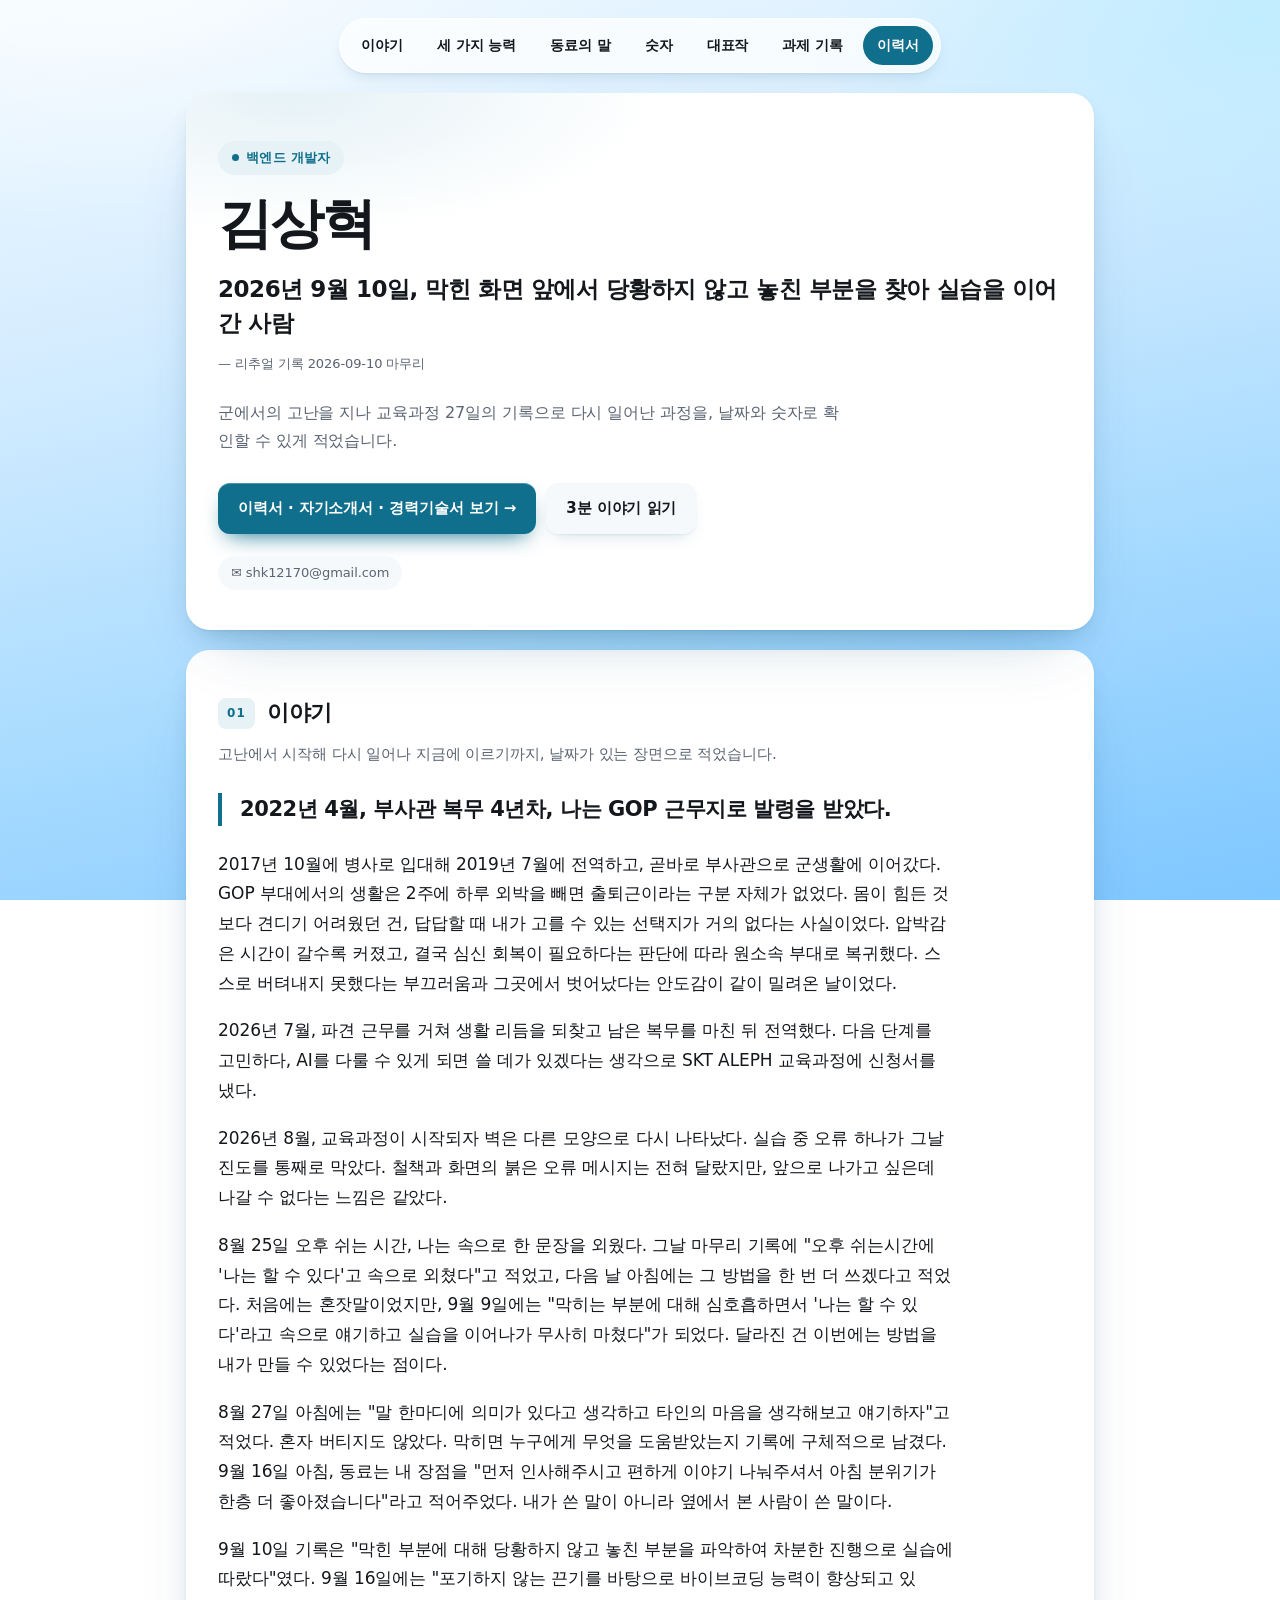
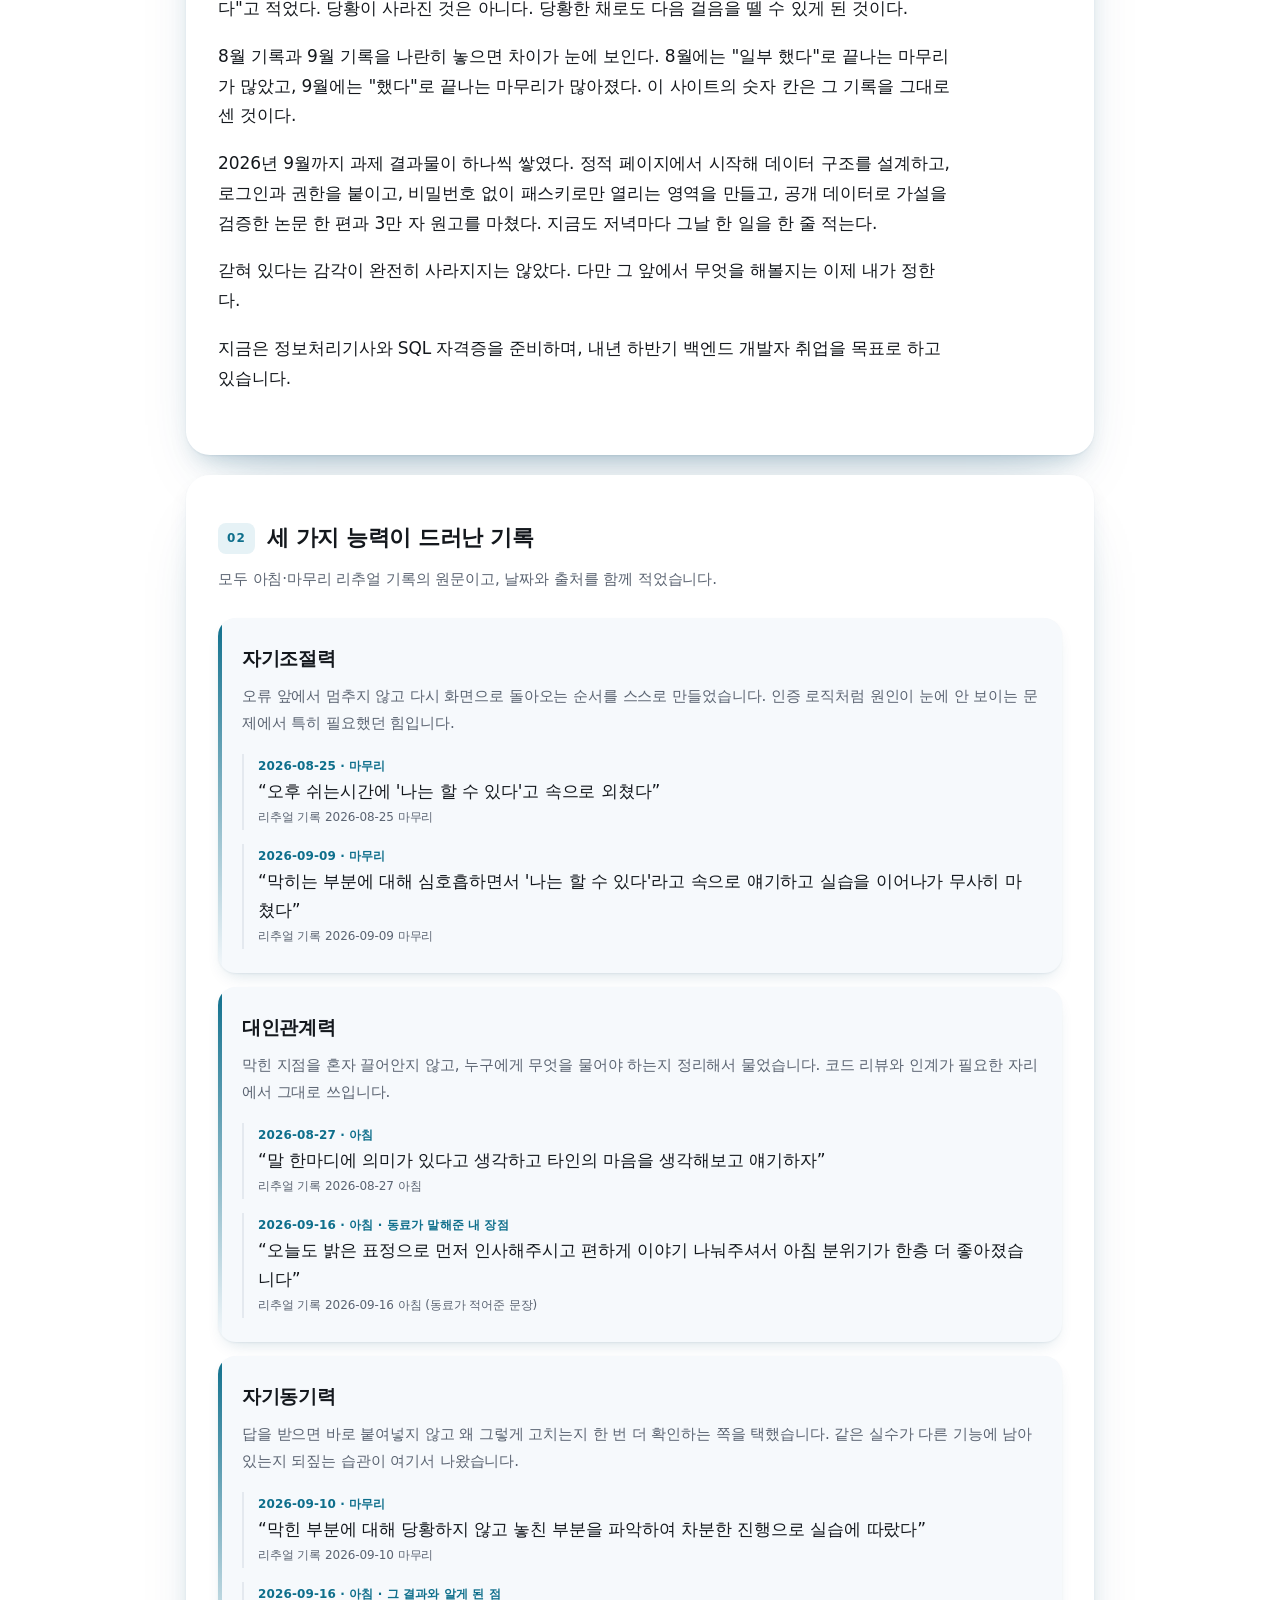
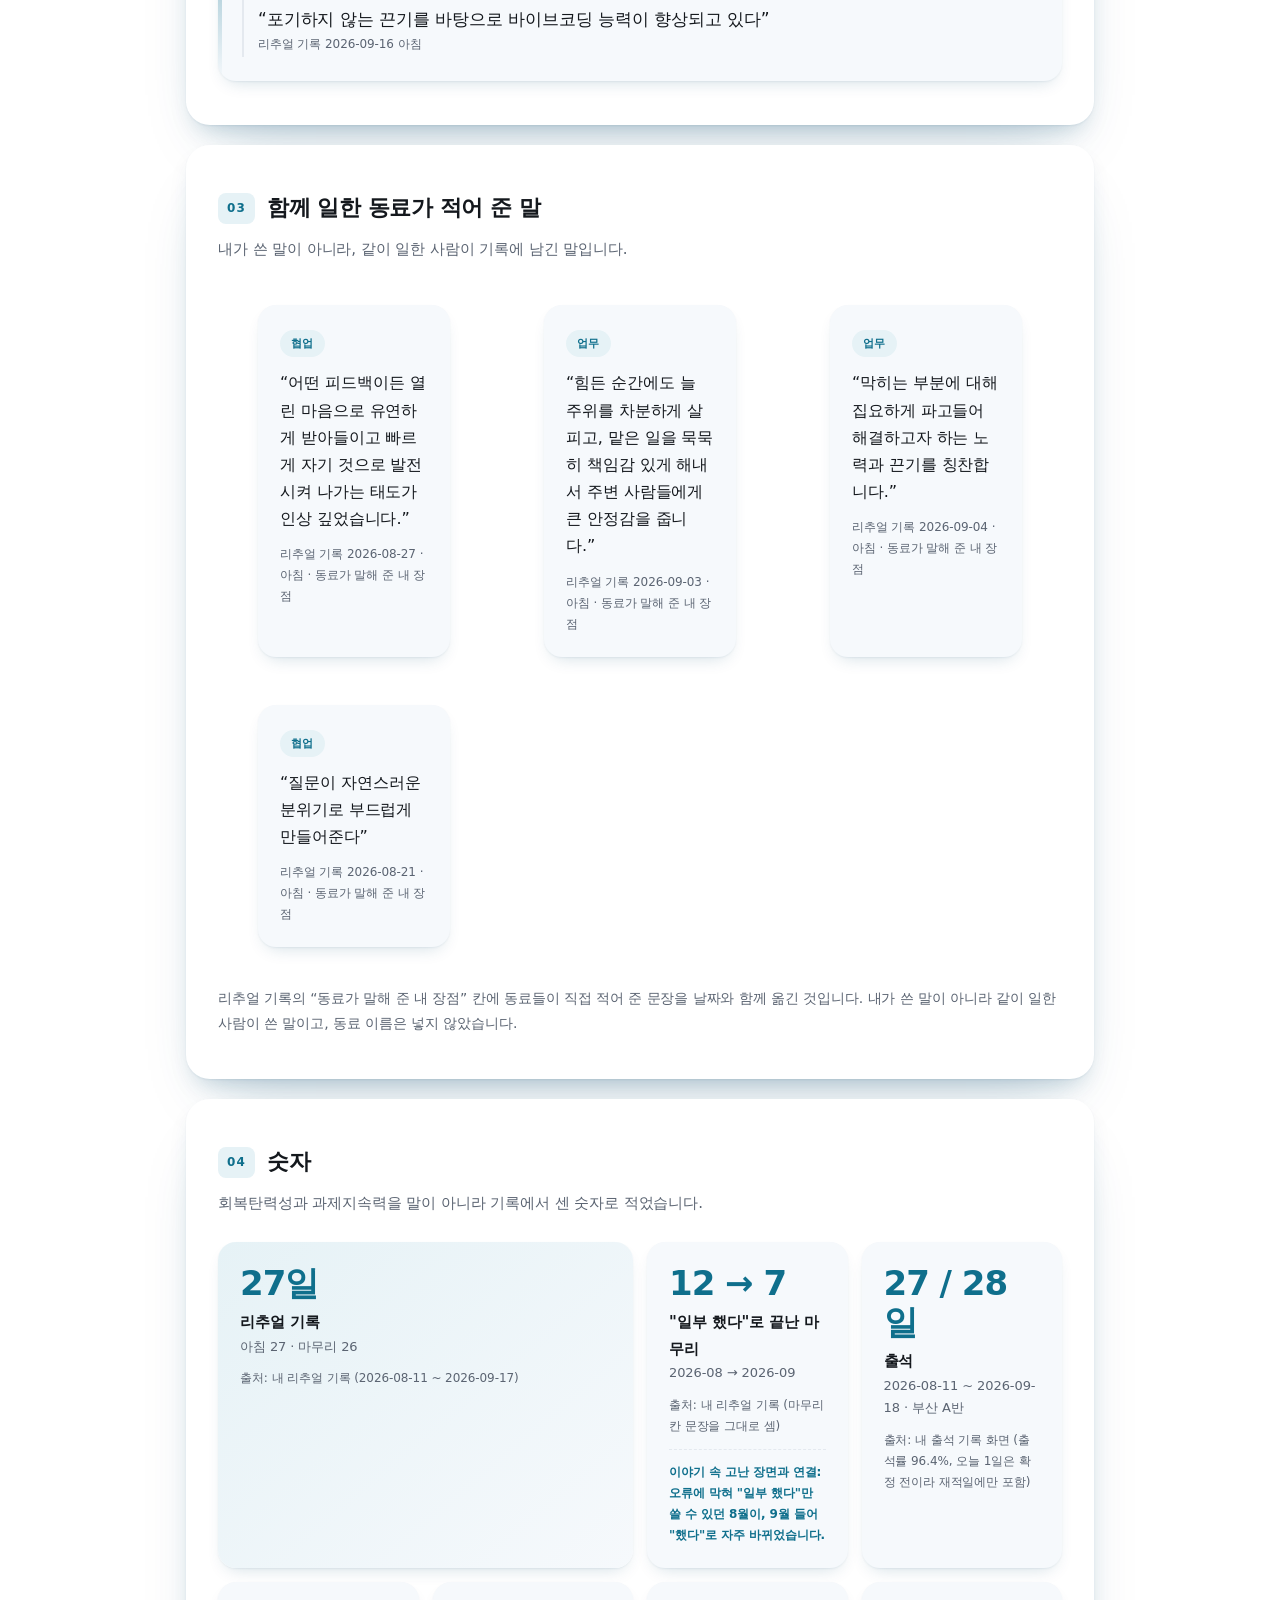
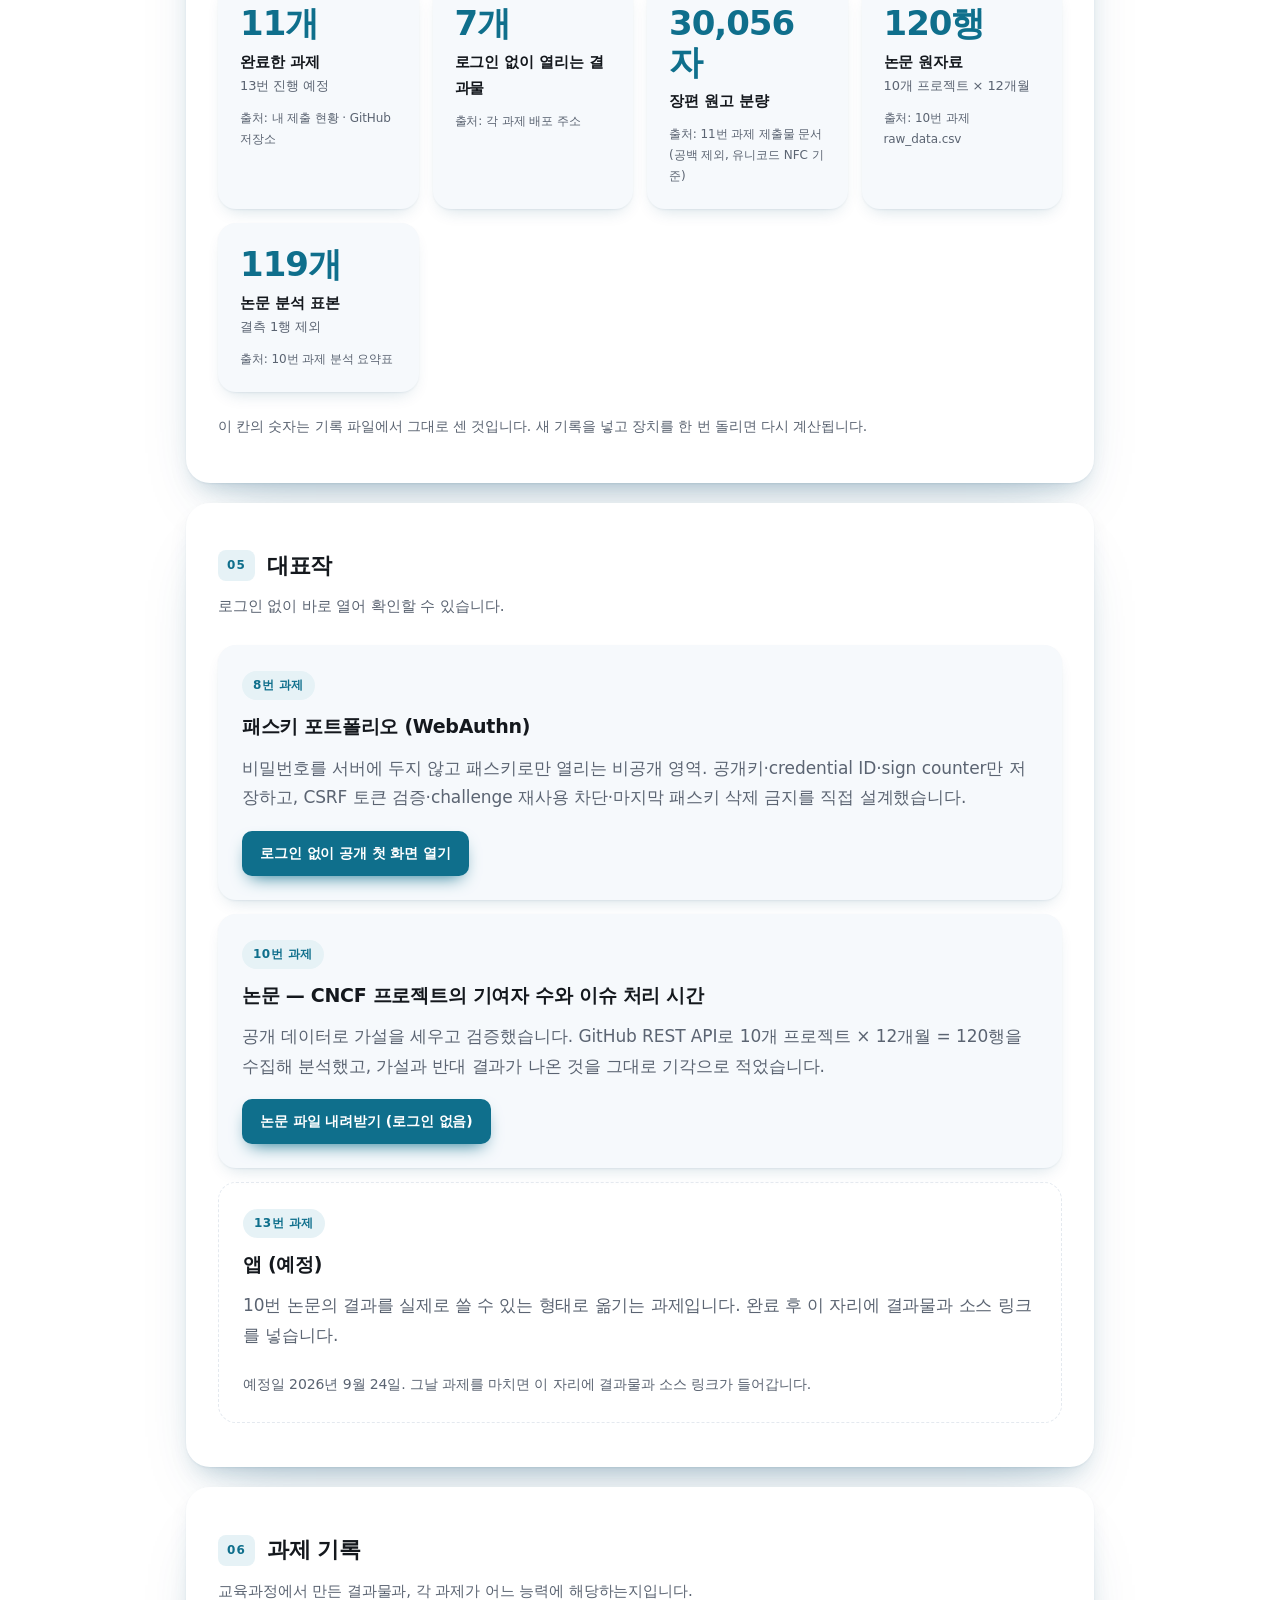
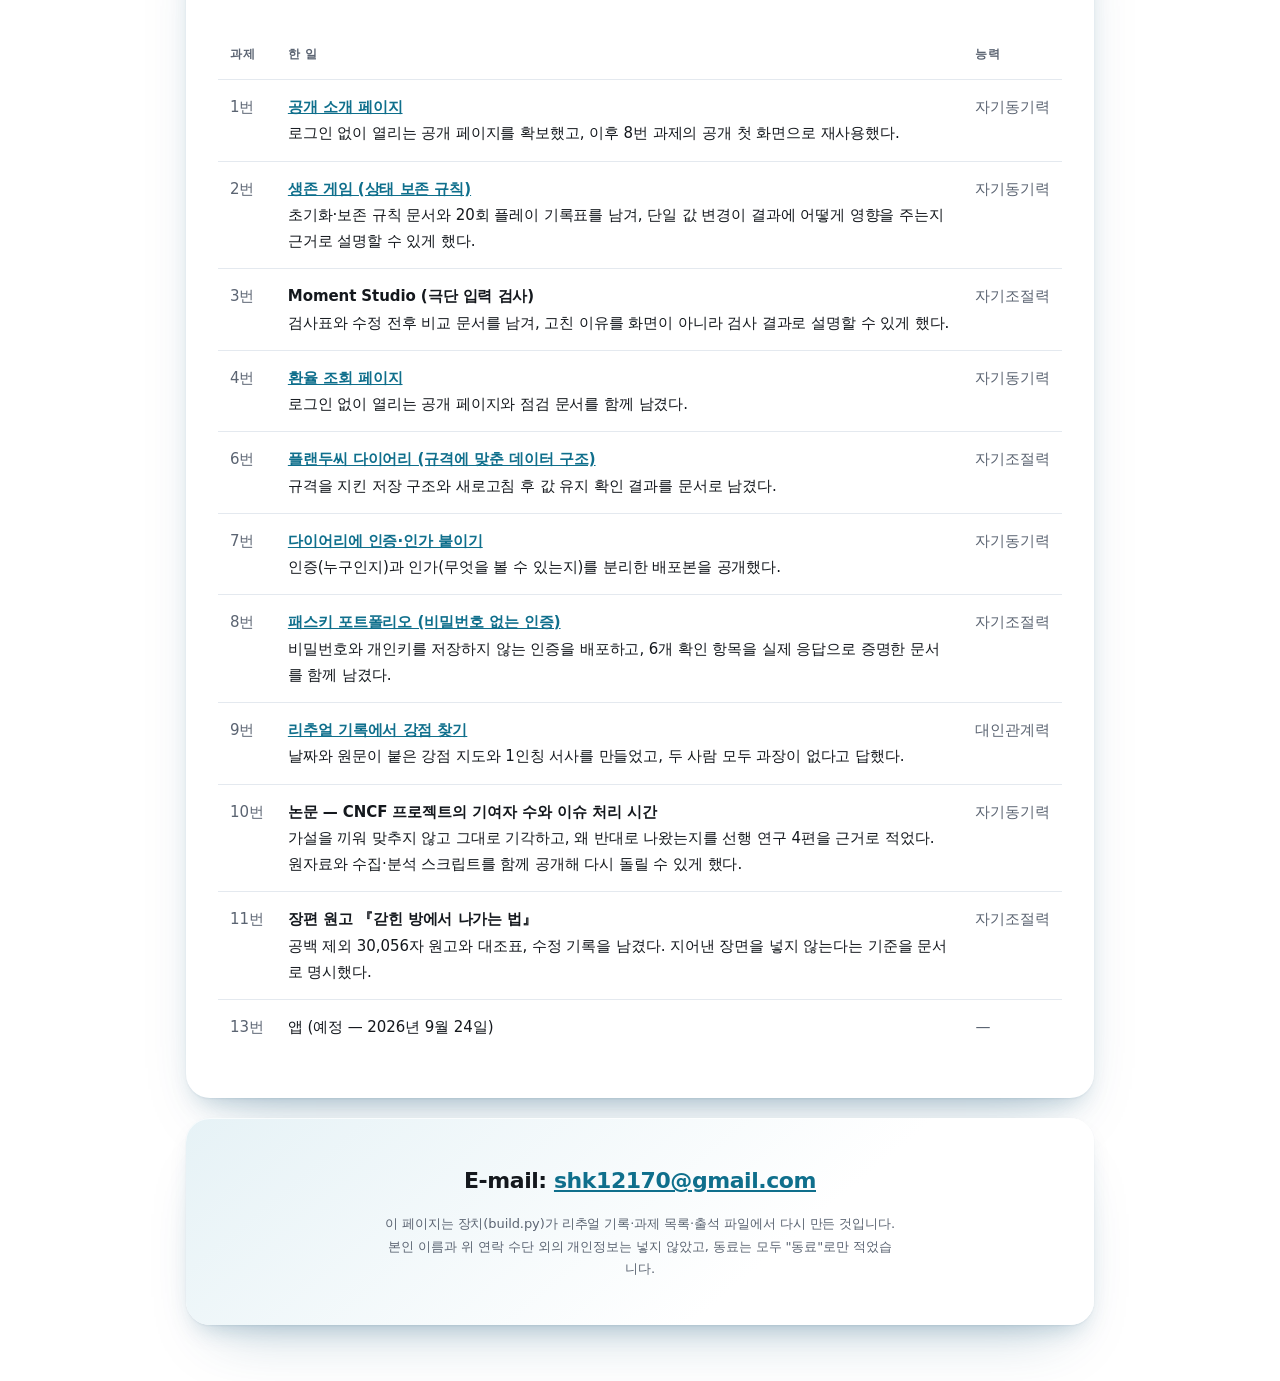
==== commit e6410b42: "A과제2" ====
--- a/site-backend/index.html
+++ b/site-backend/index.html
@@ -99,6 +99,7 @@
   <div class="numbers">
     <div class="num"><span class="v">27일</span><span class="k">리추얼 기록</span><span class="b">아침 27 · 마무리 26</span><span class="s">출처: 내 리추얼 기록 (2026-08-11 ~ 2026-09-17)</span></div>
     <div class="num"><span class="v">12 → 7</span><span class="k">&quot;일부 했다&quot;로 끝난 마무리</span><span class="b">2026-08 → 2026-09</span><span class="s">출처: 내 리추얼 기록 (마무리 칸 문장을 그대로 셈)</span><span class="link">이야기 속 고난 장면과 연결: 오류에 막혀 &quot;일부 했다&quot;만 쓸 수 있던 8월이, 9월 들어 &quot;했다&quot;로 자주 바뀌었습니다.</span></div>
+    <div class="num"><span class="v">27 / 28일</span><span class="k">출석</span><span class="b">2026-08-11 ~ 2026-09-18 · 부산 A반</span><span class="s">출처: 내 출석 기록 화면 (출석률 96.4%, 오늘 1일은 확정 전이라 재적일에만 포함)</span></div>
     <div class="num"><span class="v">11개</span><span class="k">완료한 과제</span><span class="b">13번 진행 예정</span><span class="s">출처: 내 제출 현황 · GitHub 저장소</span></div>
     <div class="num"><span class="v">7개</span><span class="k">로그인 없이 열리는 결과물</span><span class="s">출처: 각 과제 배포 주소</span></div>
     <div class="num"><span class="v">30,056자</span><span class="k">장편 원고 분량</span><span class="s">출처: 11번 과제 제출물 문서 (공백 제외, 유니코드 NFC 기준)</span></div>
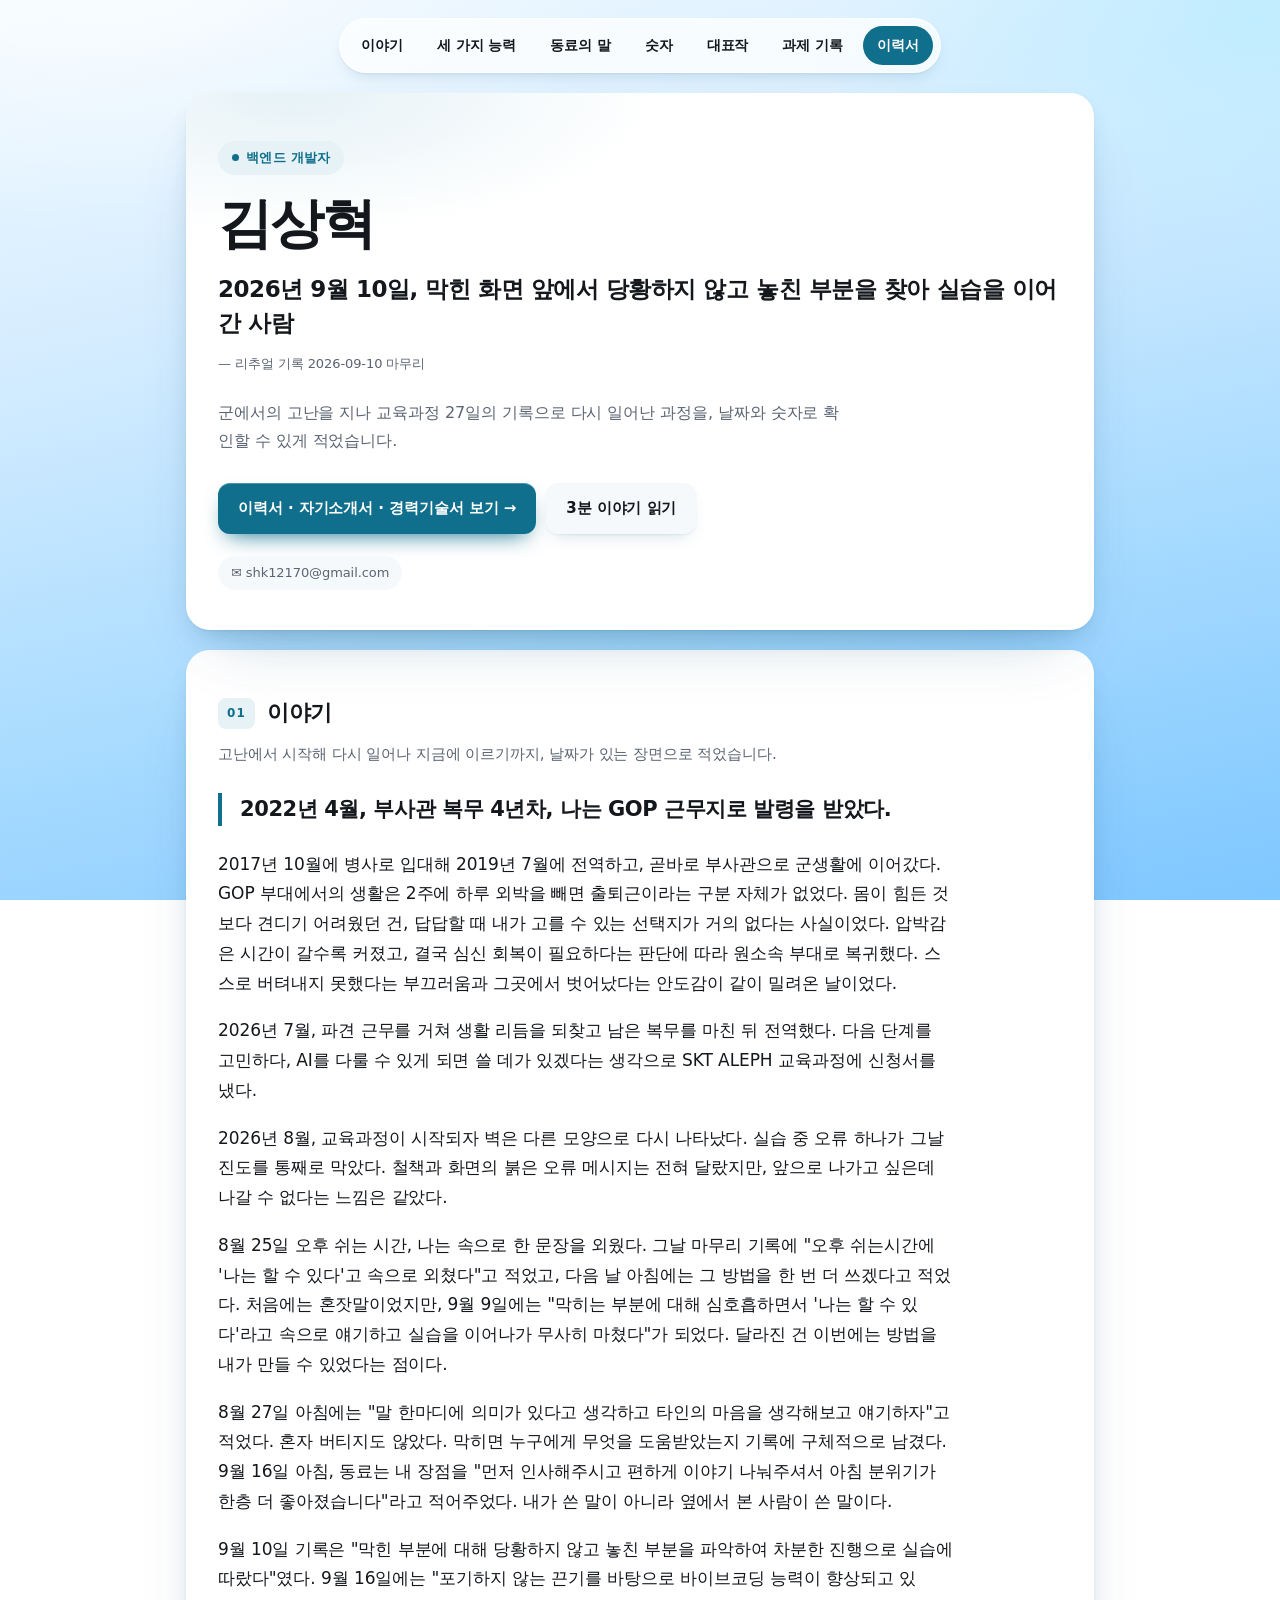
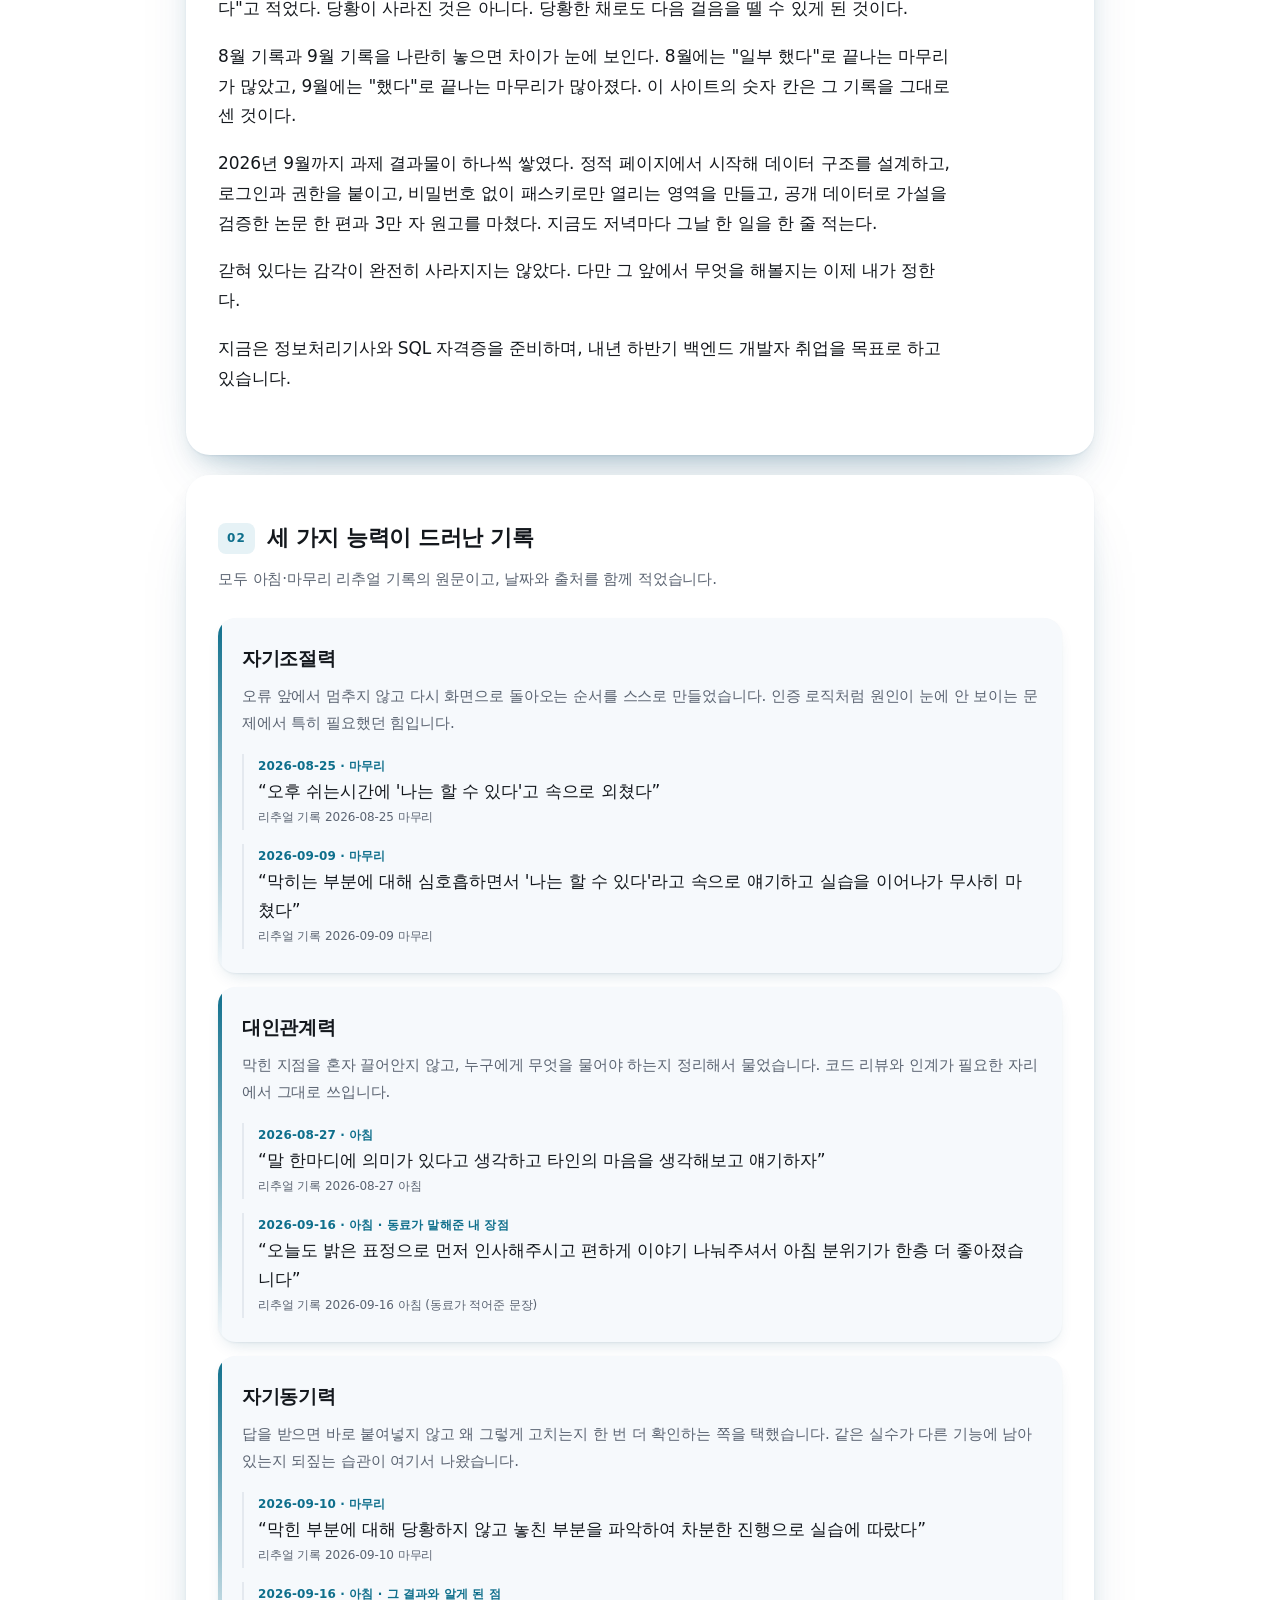
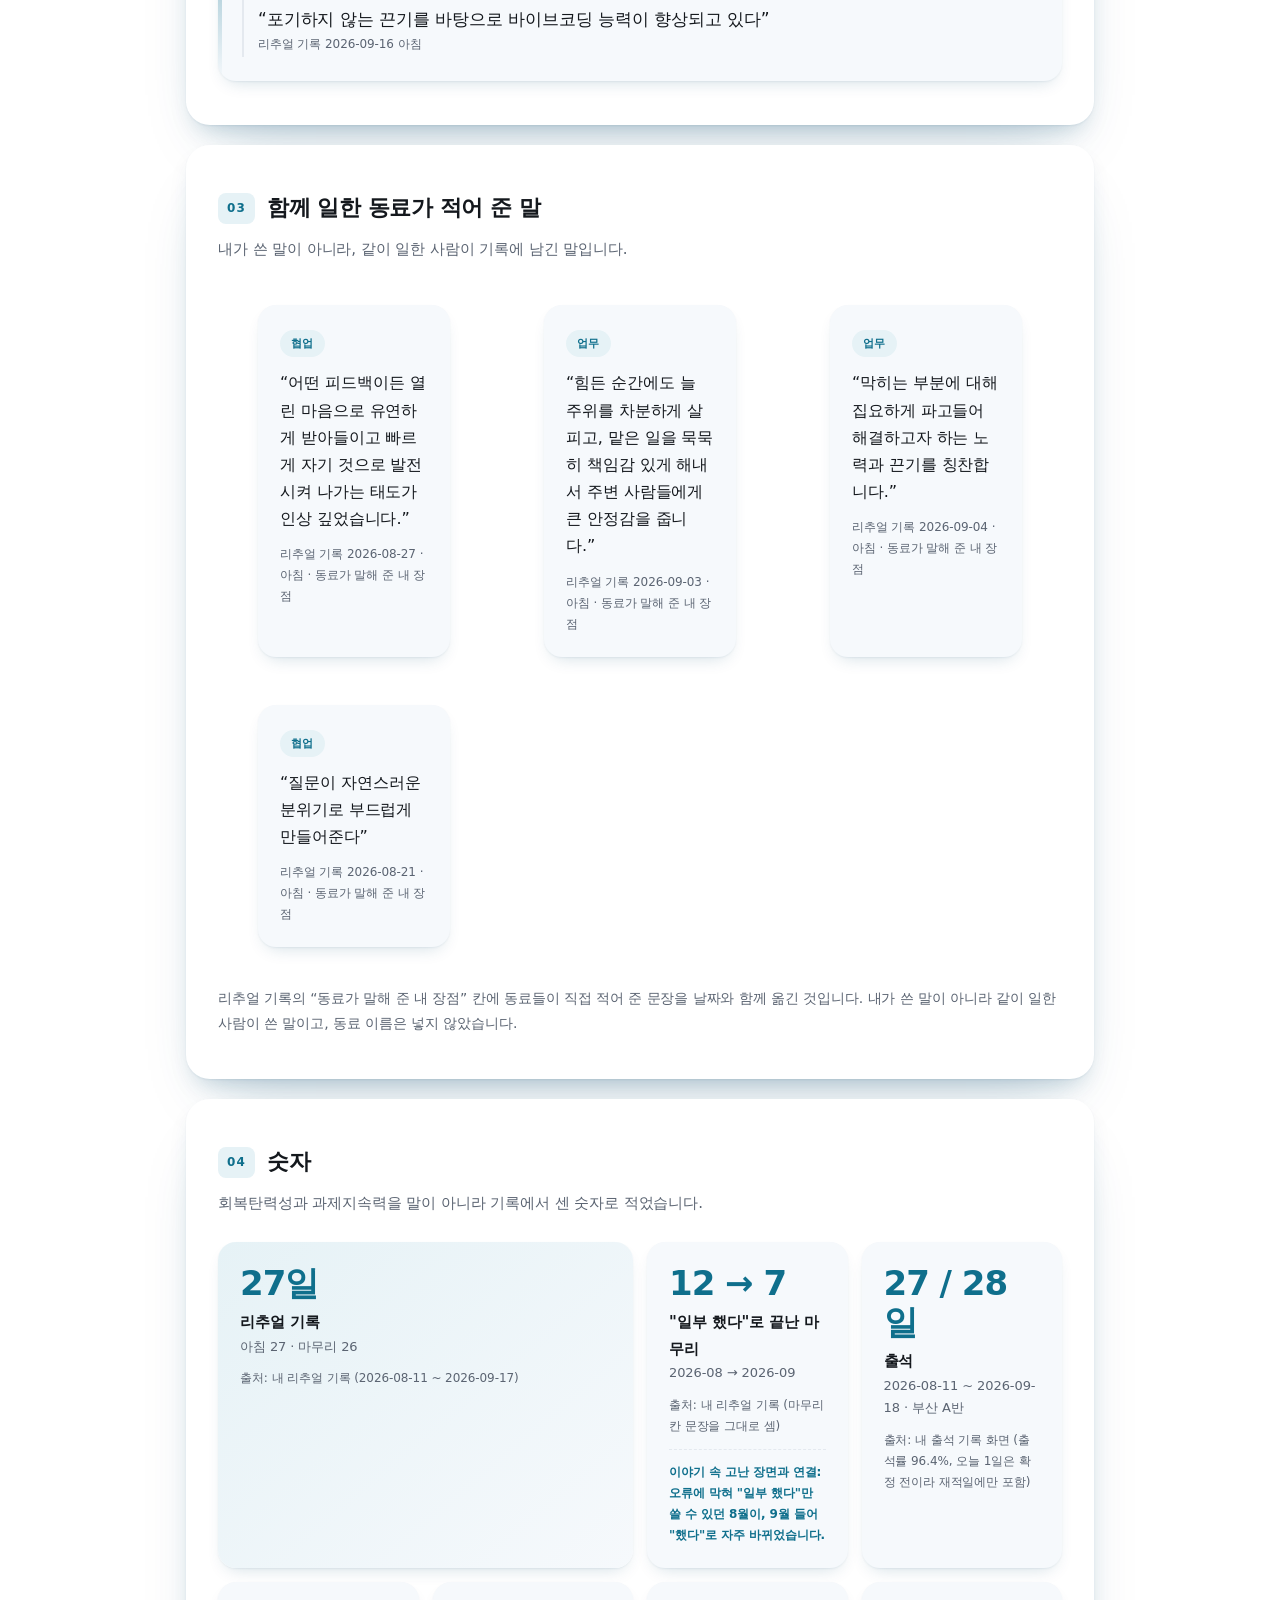
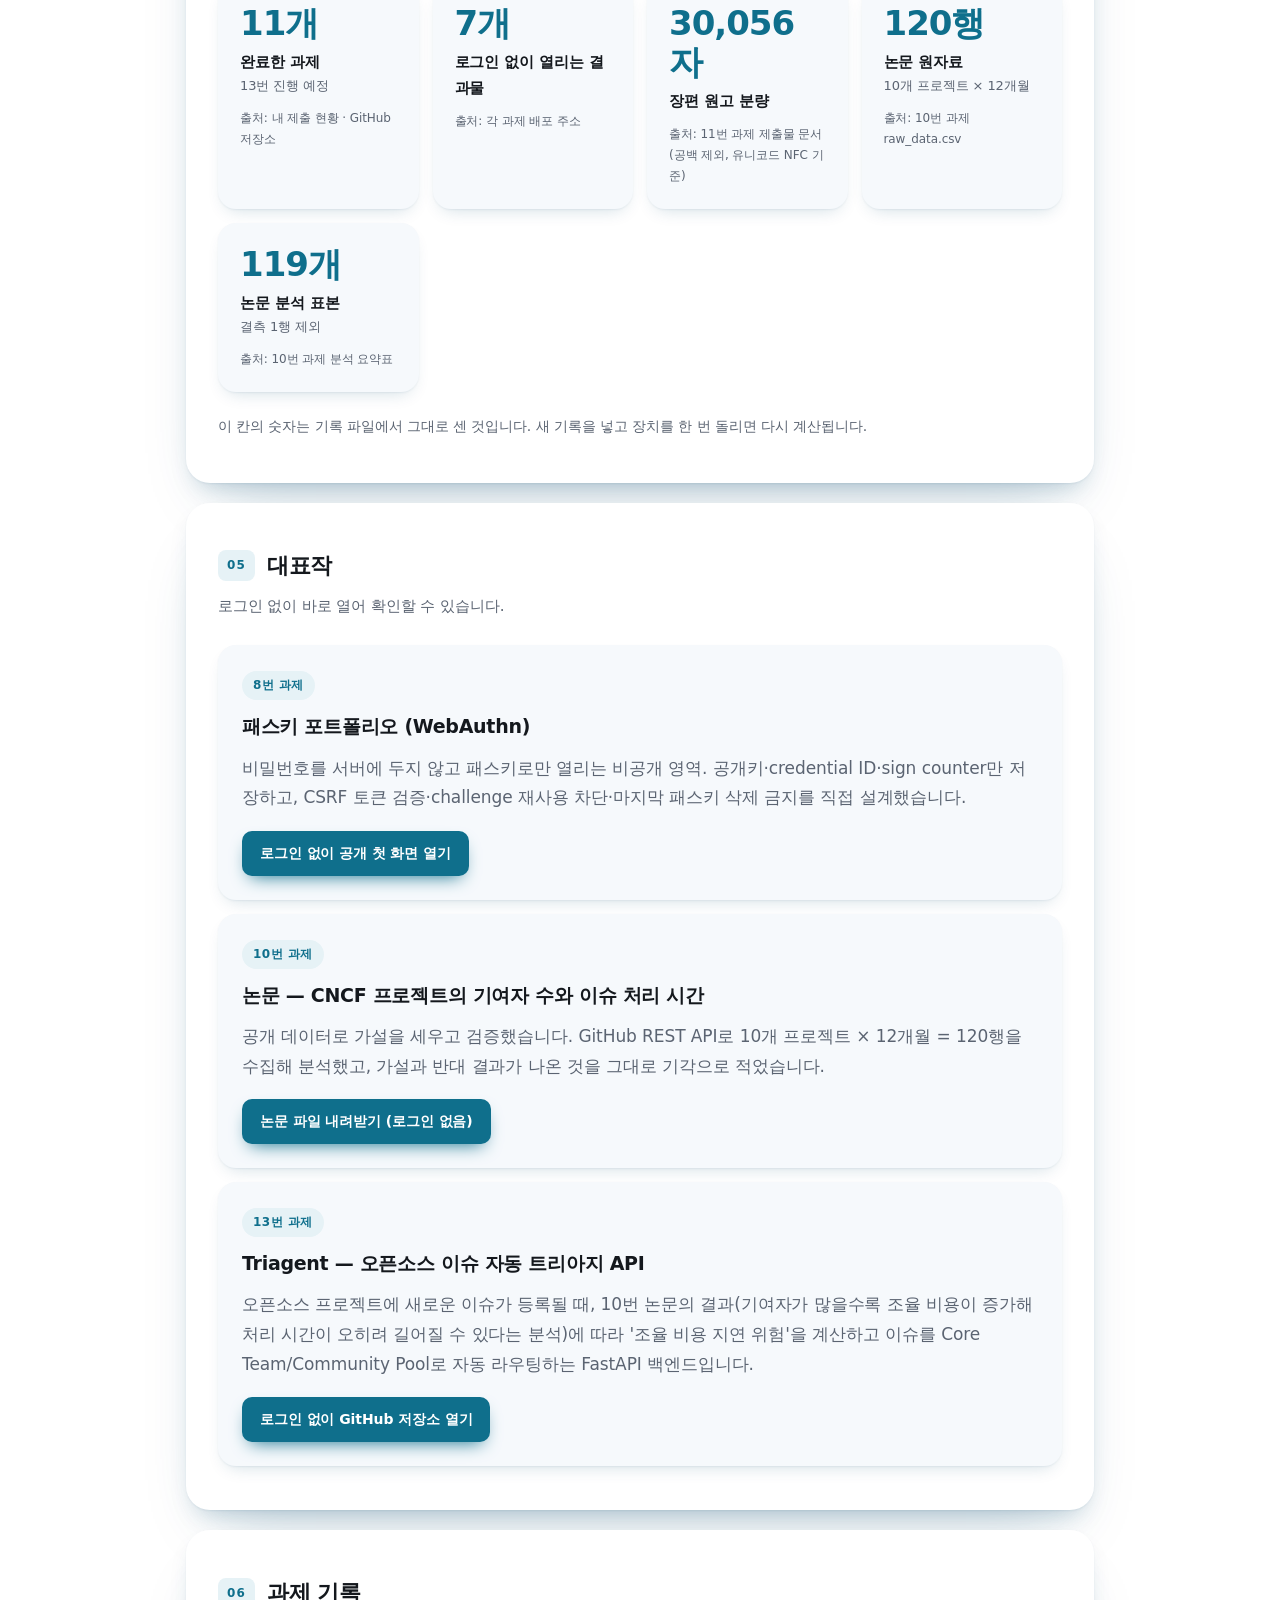
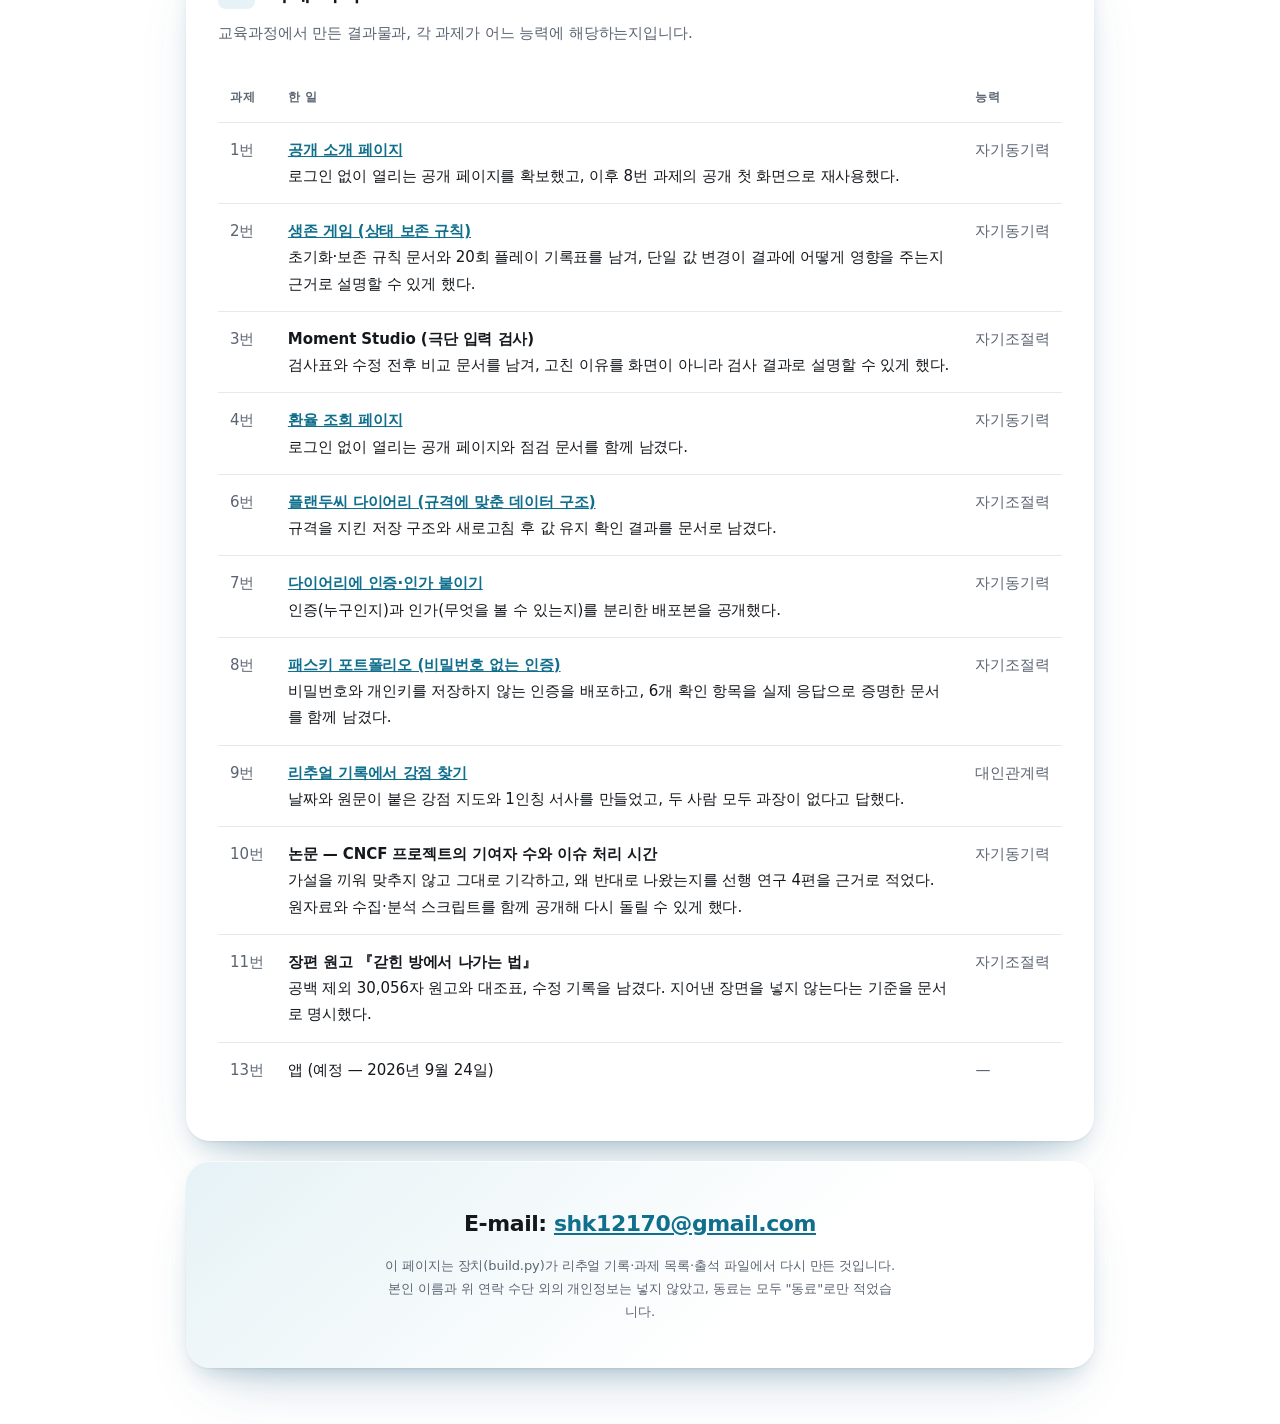
==== commit d0b47b32: "Fill in 13번 과제 with Triagent (issue triage API) Co-Authored-By: Claude Sonnet 5 <noreply@anthropic.c" ====
--- a/site-backend/index.html
+++ b/site-backend/index.html
@@ -125,11 +125,11 @@
       <p>공개 데이터로 가설을 세우고 검증했습니다. GitHub REST API로 10개 프로젝트 × 12개월 = 120행을 수집해 분석했고, 가설과 반대 결과가 나온 것을 그대로 기각으로 적었습니다.</p>
       <a class="btn" href="자료/논문.docx">논문 파일 내려받기 (로그인 없음)</a>
     </article>
-    <article class="work pending">
+    <article class="work">
       <span class="no">13번 과제</span>
-      <h3>앱 (예정)</h3>
-      <p>10번 논문의 결과를 실제로 쓸 수 있는 형태로 옮기는 과제입니다. 완료 후 이 자리에 결과물과 소스 링크를 넣습니다.</p>
-      <span class="badge">예정일 2026년 9월 24일. 그날 과제를 마치면 이 자리에 결과물과 소스 링크가 들어갑니다.</span>
+      <h3>Triagent — 오픈소스 이슈 자동 트리아지 API</h3>
+      <p>오픈소스 프로젝트에 새로운 이슈가 등록될 때, 10번 논문의 결과(기여자가 많을수록 조율 비용이 증가해 처리 시간이 오히려 길어질 수 있다는 분석)에 따라 &#x27;조율 비용 지연 위험&#x27;을 계산하고 이슈를 Core Team/Community Pool로 자동 라우팅하는 FastAPI 백엔드입니다.</p>
+      <a class="btn" href="https://github.com/shk12170-dev/triagent">로그인 없이 GitHub 저장소 열기</a>
     </article>
   </div>
 </div></section>
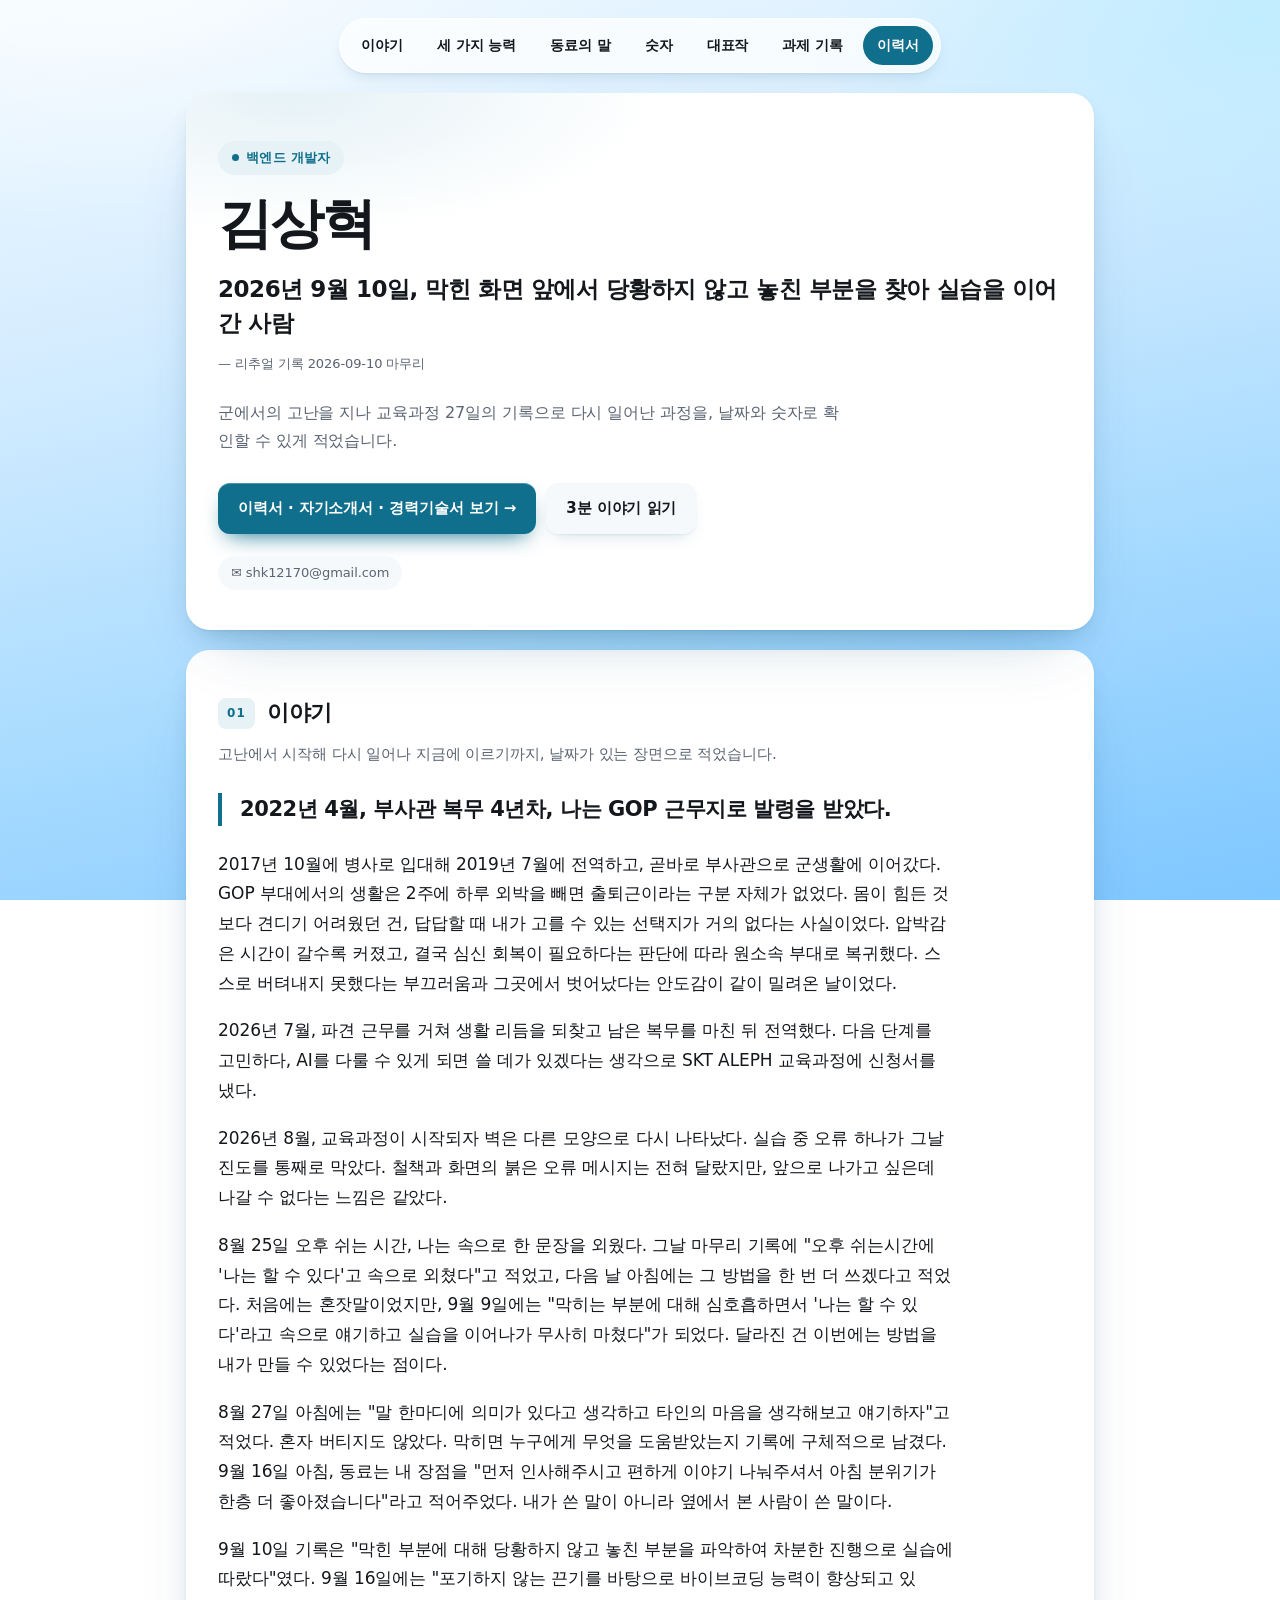
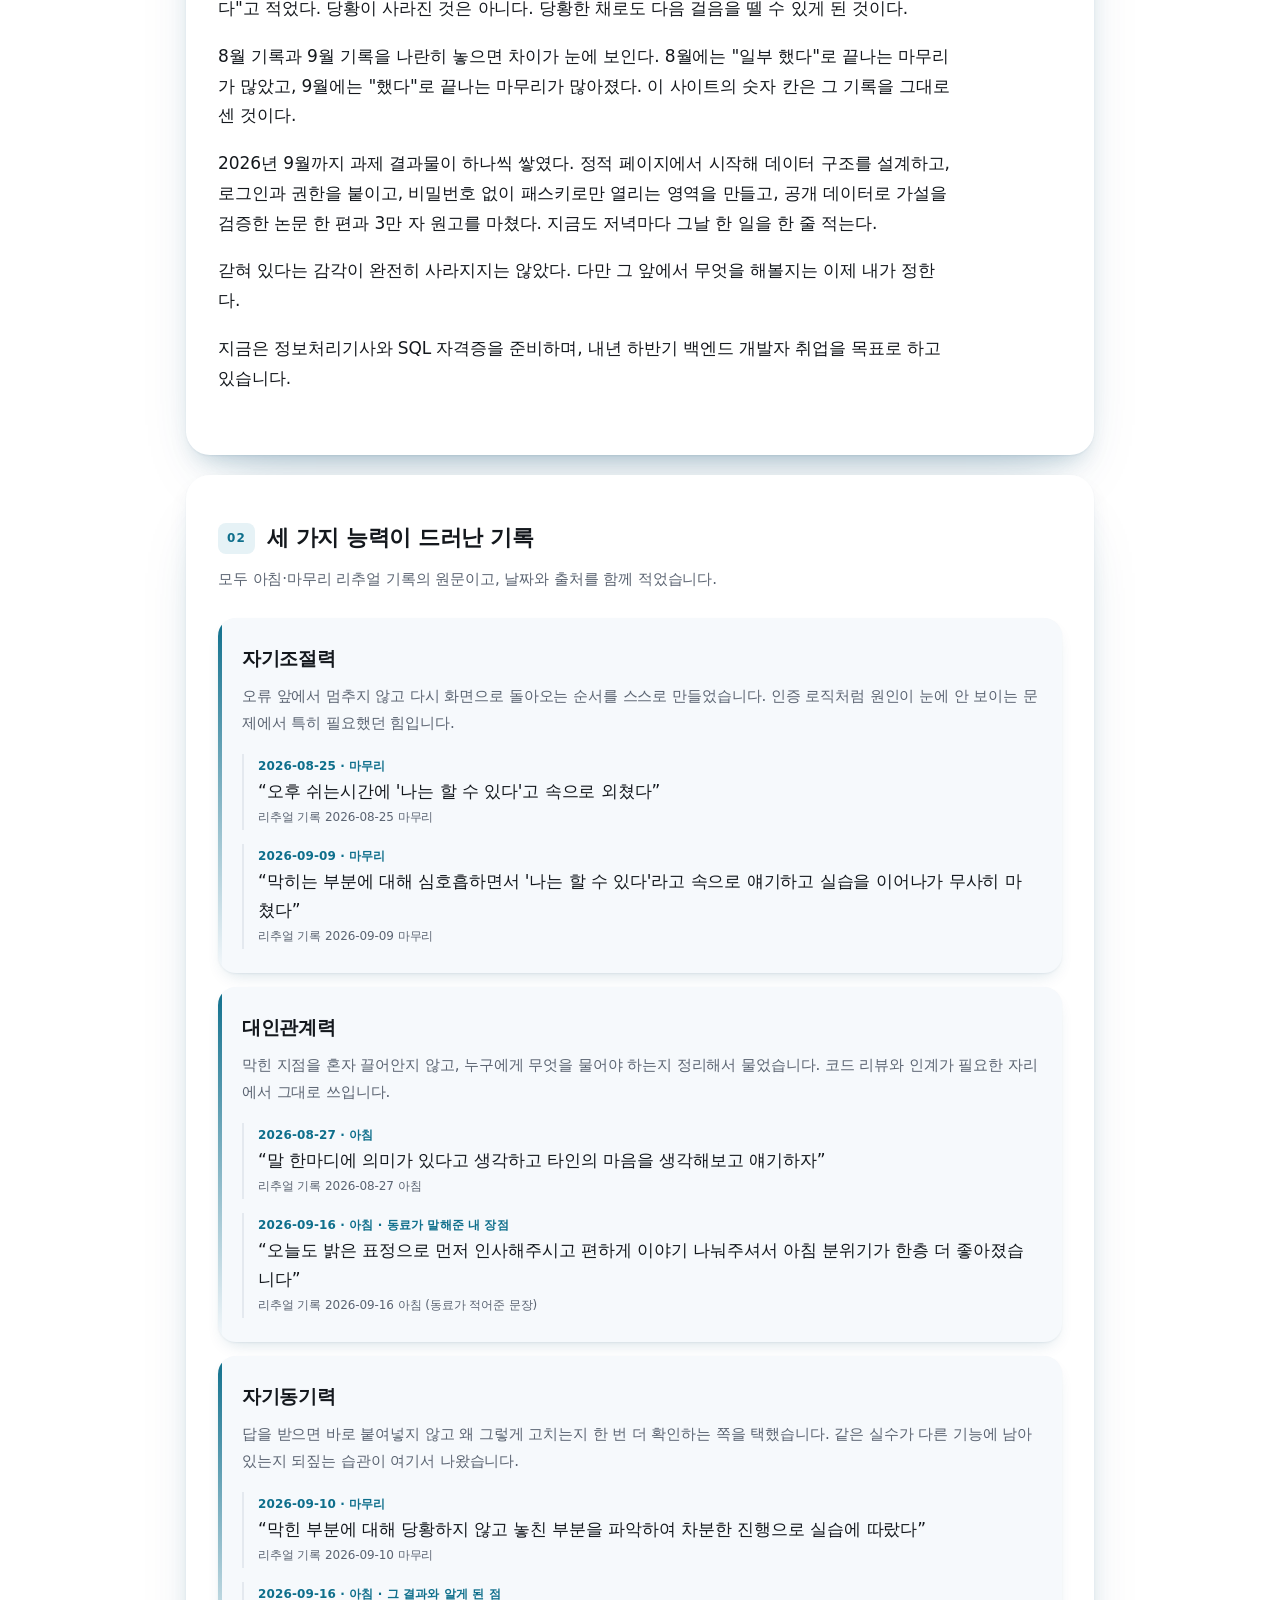
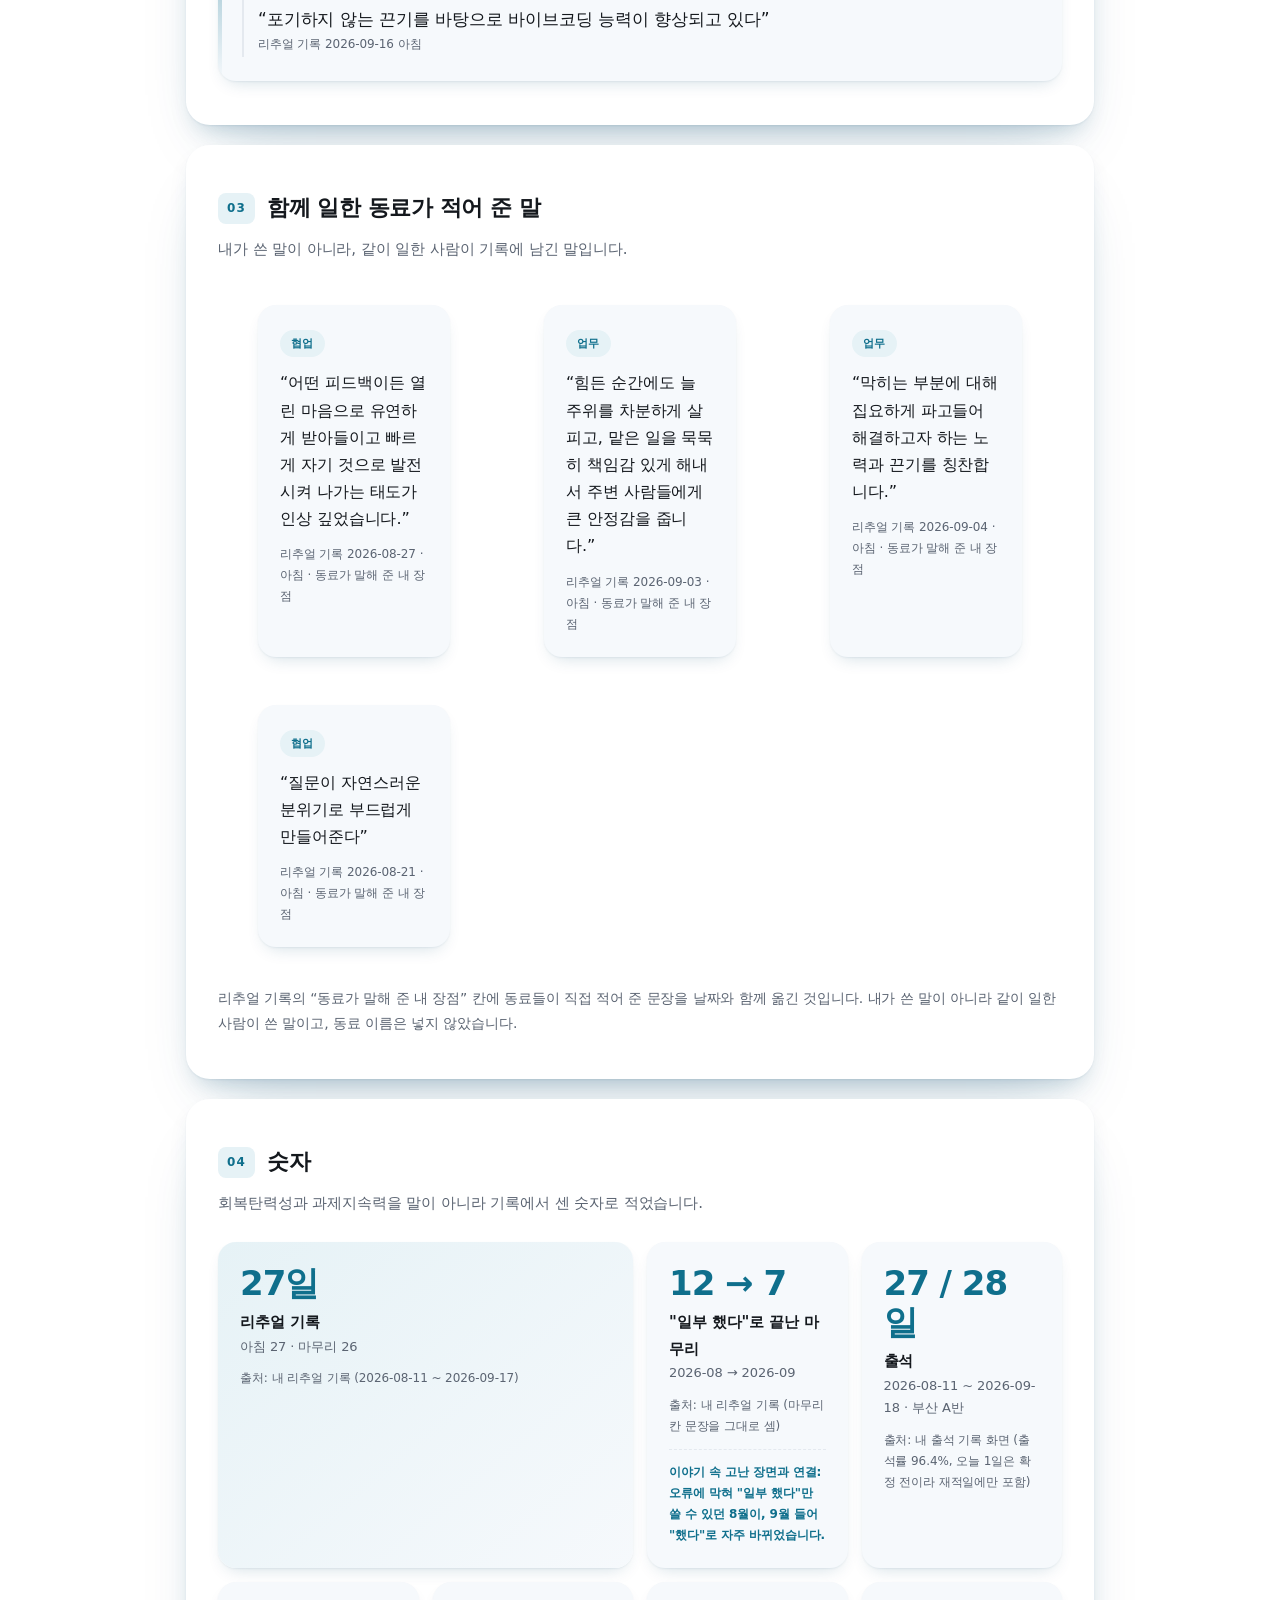
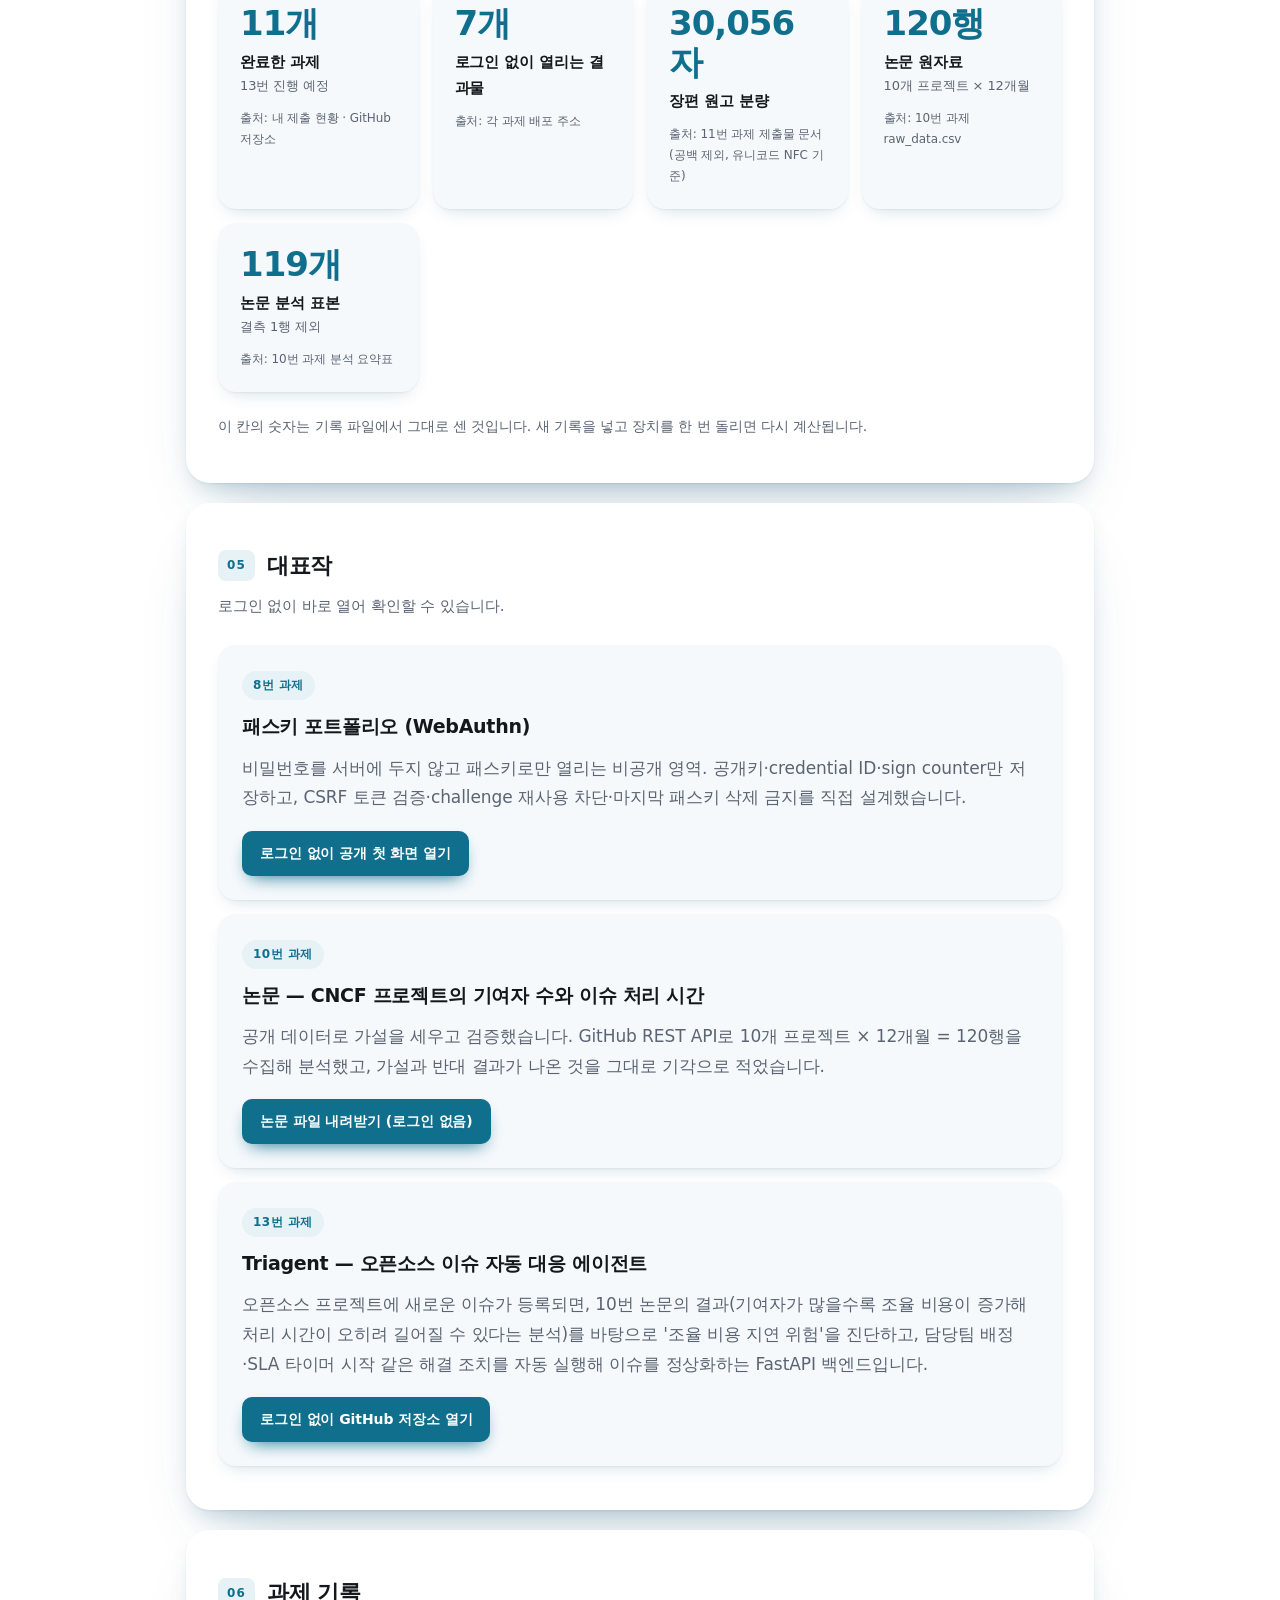
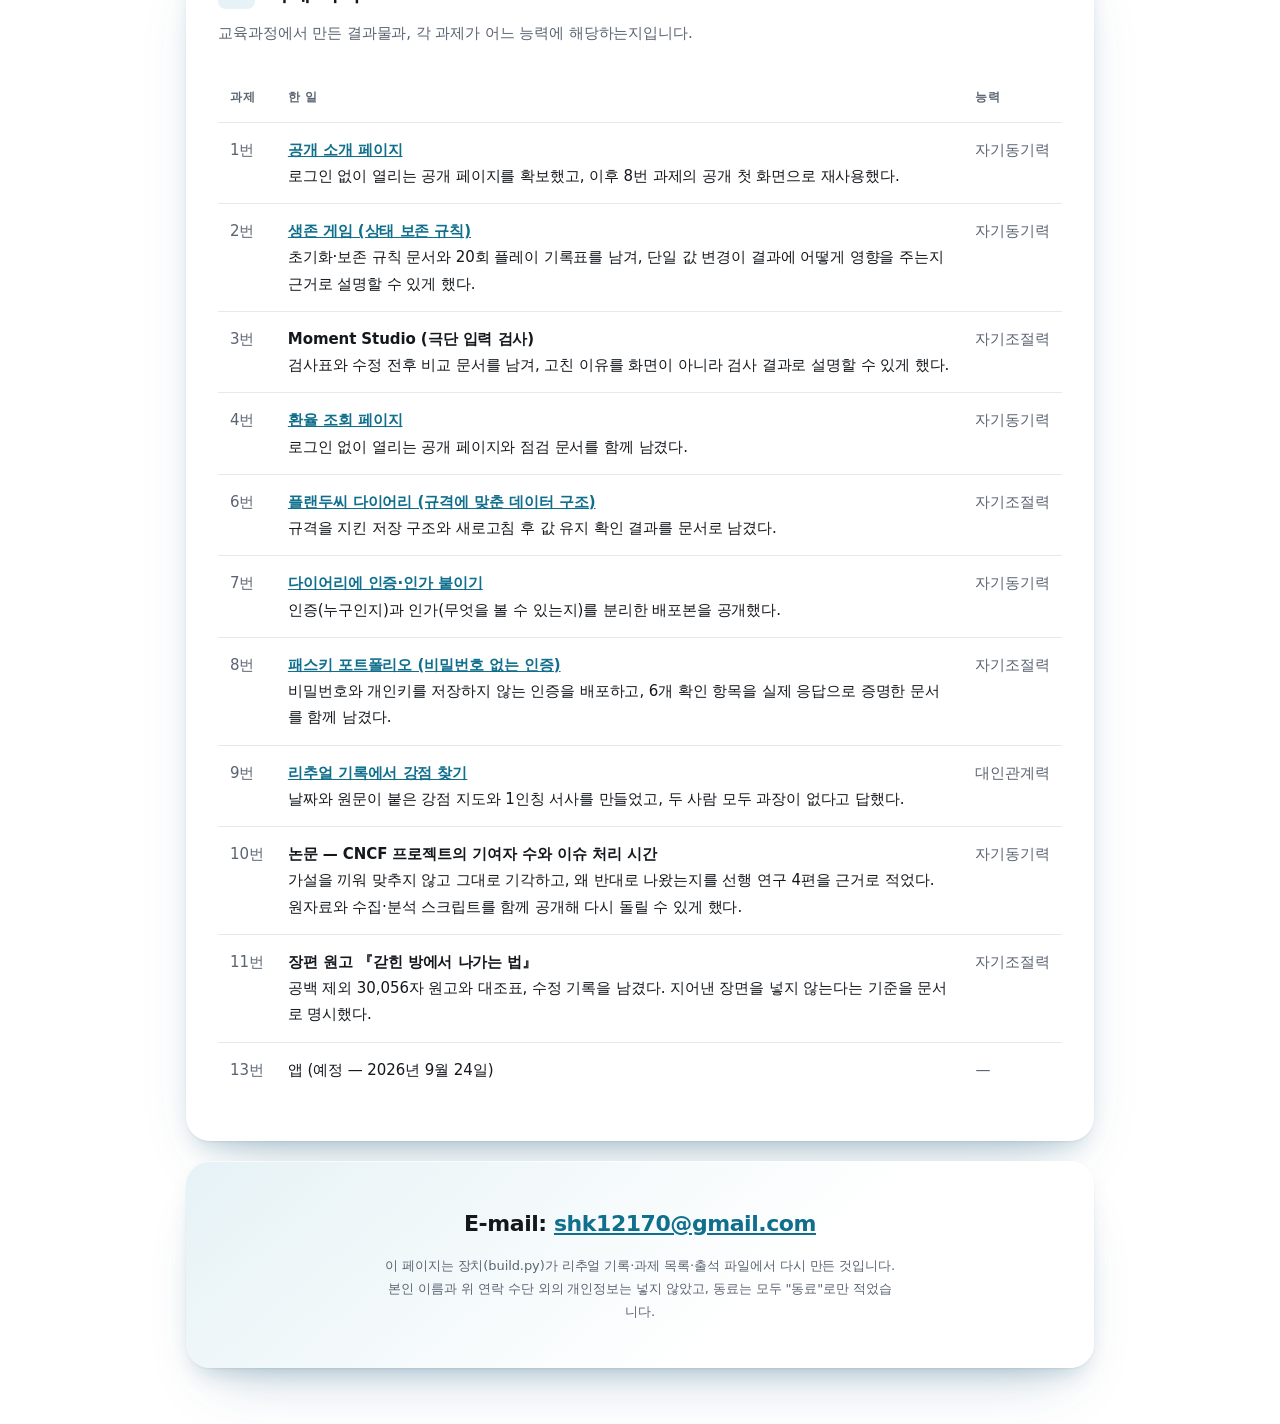
==== commit 2ef5f697: "Update Triagent description on 13번 과제 card Reflects the extended app: diagnose -> simulate remediati" ====
--- a/site-backend/index.html
+++ b/site-backend/index.html
@@ -127,8 +127,8 @@
     </article>
     <article class="work">
       <span class="no">13번 과제</span>
-      <h3>Triagent — 오픈소스 이슈 자동 트리아지 API</h3>
-      <p>오픈소스 프로젝트에 새로운 이슈가 등록될 때, 10번 논문의 결과(기여자가 많을수록 조율 비용이 증가해 처리 시간이 오히려 길어질 수 있다는 분석)에 따라 &#x27;조율 비용 지연 위험&#x27;을 계산하고 이슈를 Core Team/Community Pool로 자동 라우팅하는 FastAPI 백엔드입니다.</p>
+      <h3>Triagent — 오픈소스 이슈 자동 대응 에이전트</h3>
+      <p>오픈소스 프로젝트에 새로운 이슈가 등록되면, 10번 논문의 결과(기여자가 많을수록 조율 비용이 증가해 처리 시간이 오히려 길어질 수 있다는 분석)를 바탕으로 &#x27;조율 비용 지연 위험&#x27;을 진단하고, 담당팀 배정·SLA 타이머 시작 같은 해결 조치를 자동 실행해 이슈를 정상화하는 FastAPI 백엔드입니다.</p>
       <a class="btn" href="https://github.com/shk12170-dev/triagent">로그인 없이 GitHub 저장소 열기</a>
     </article>
   </div>
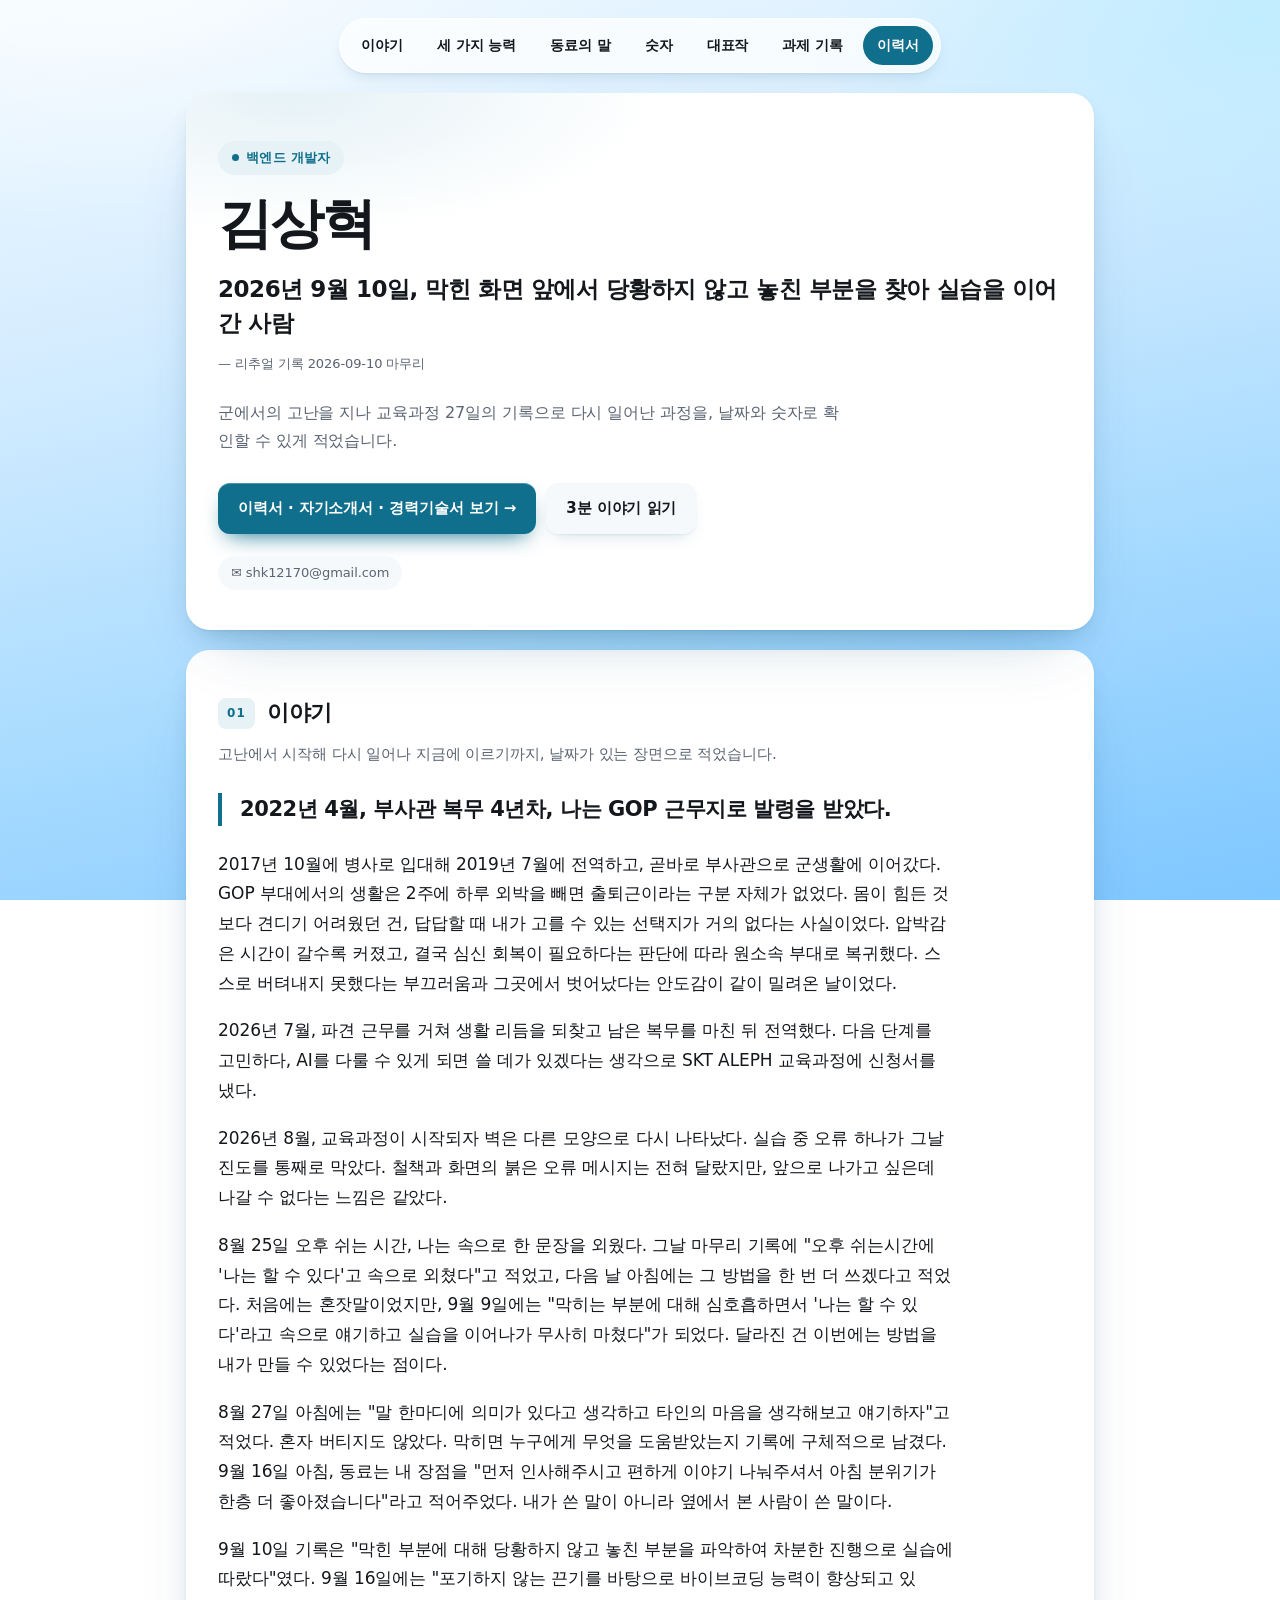
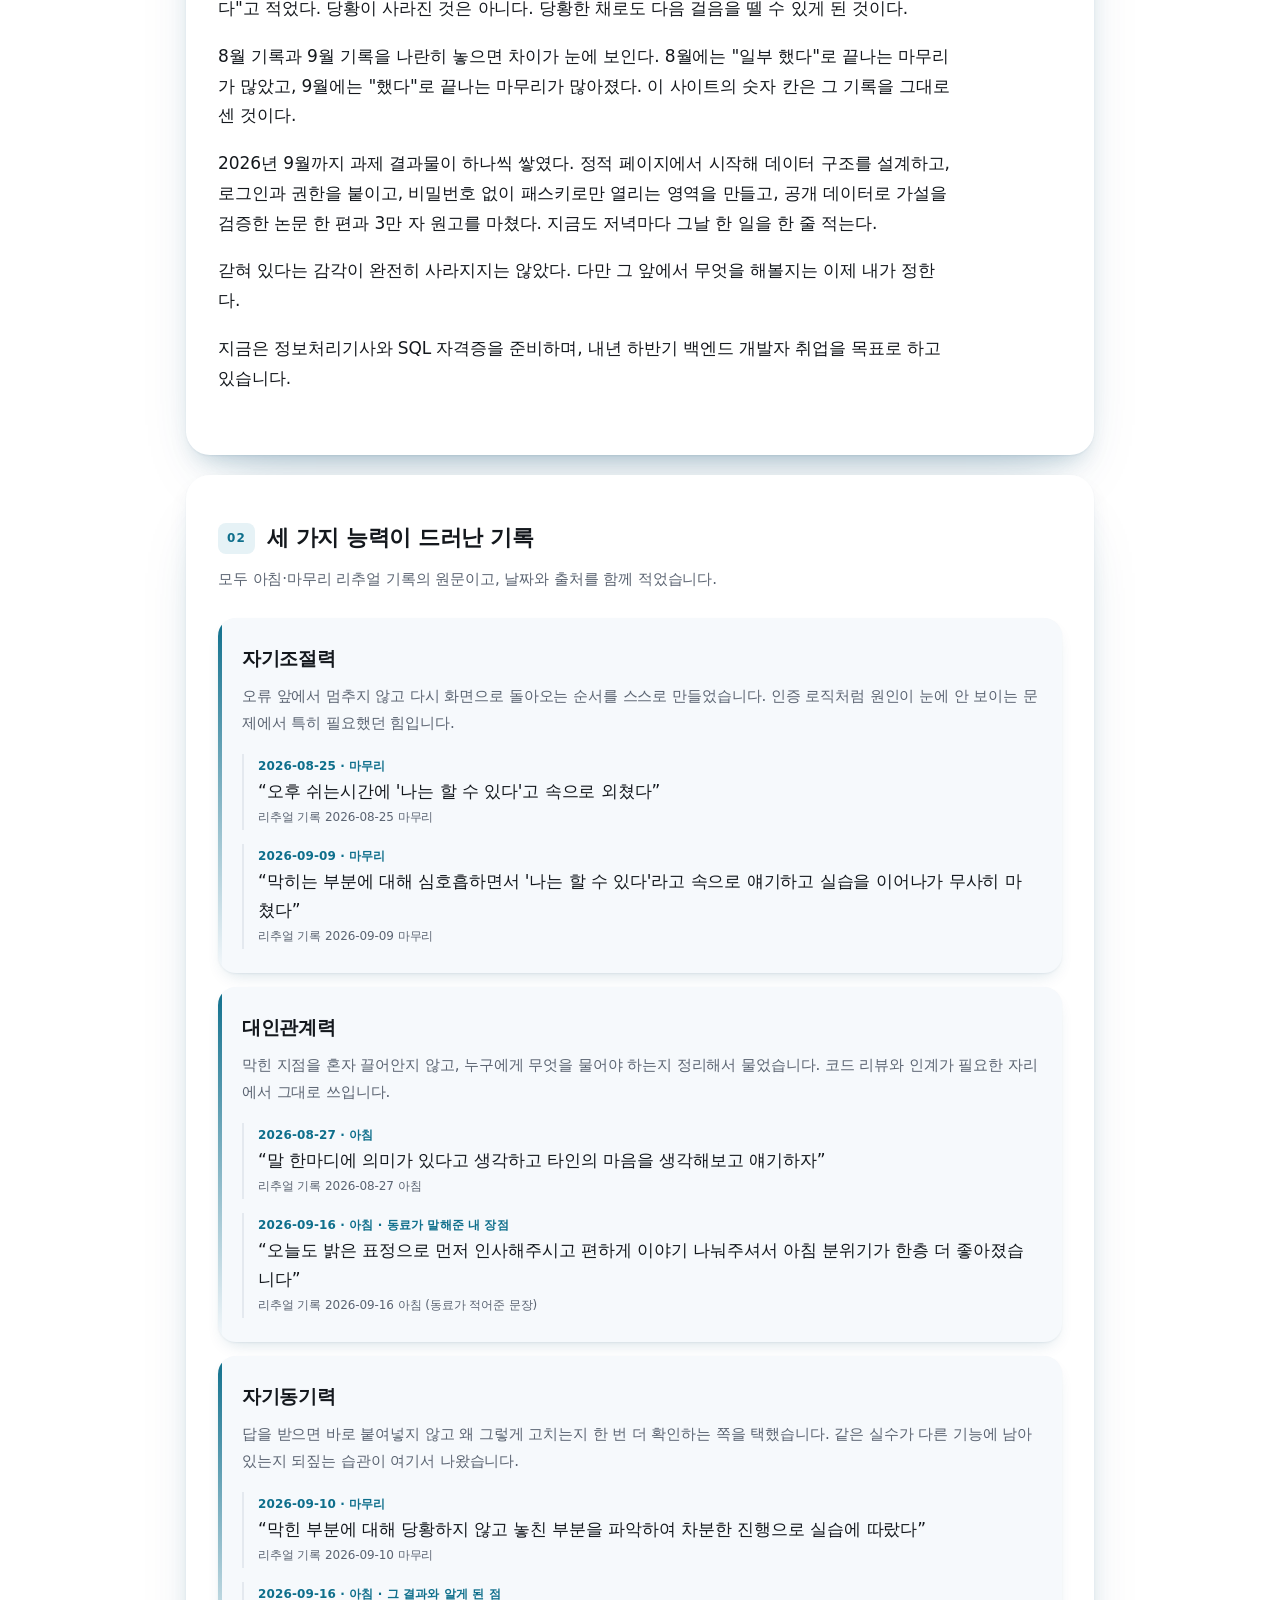
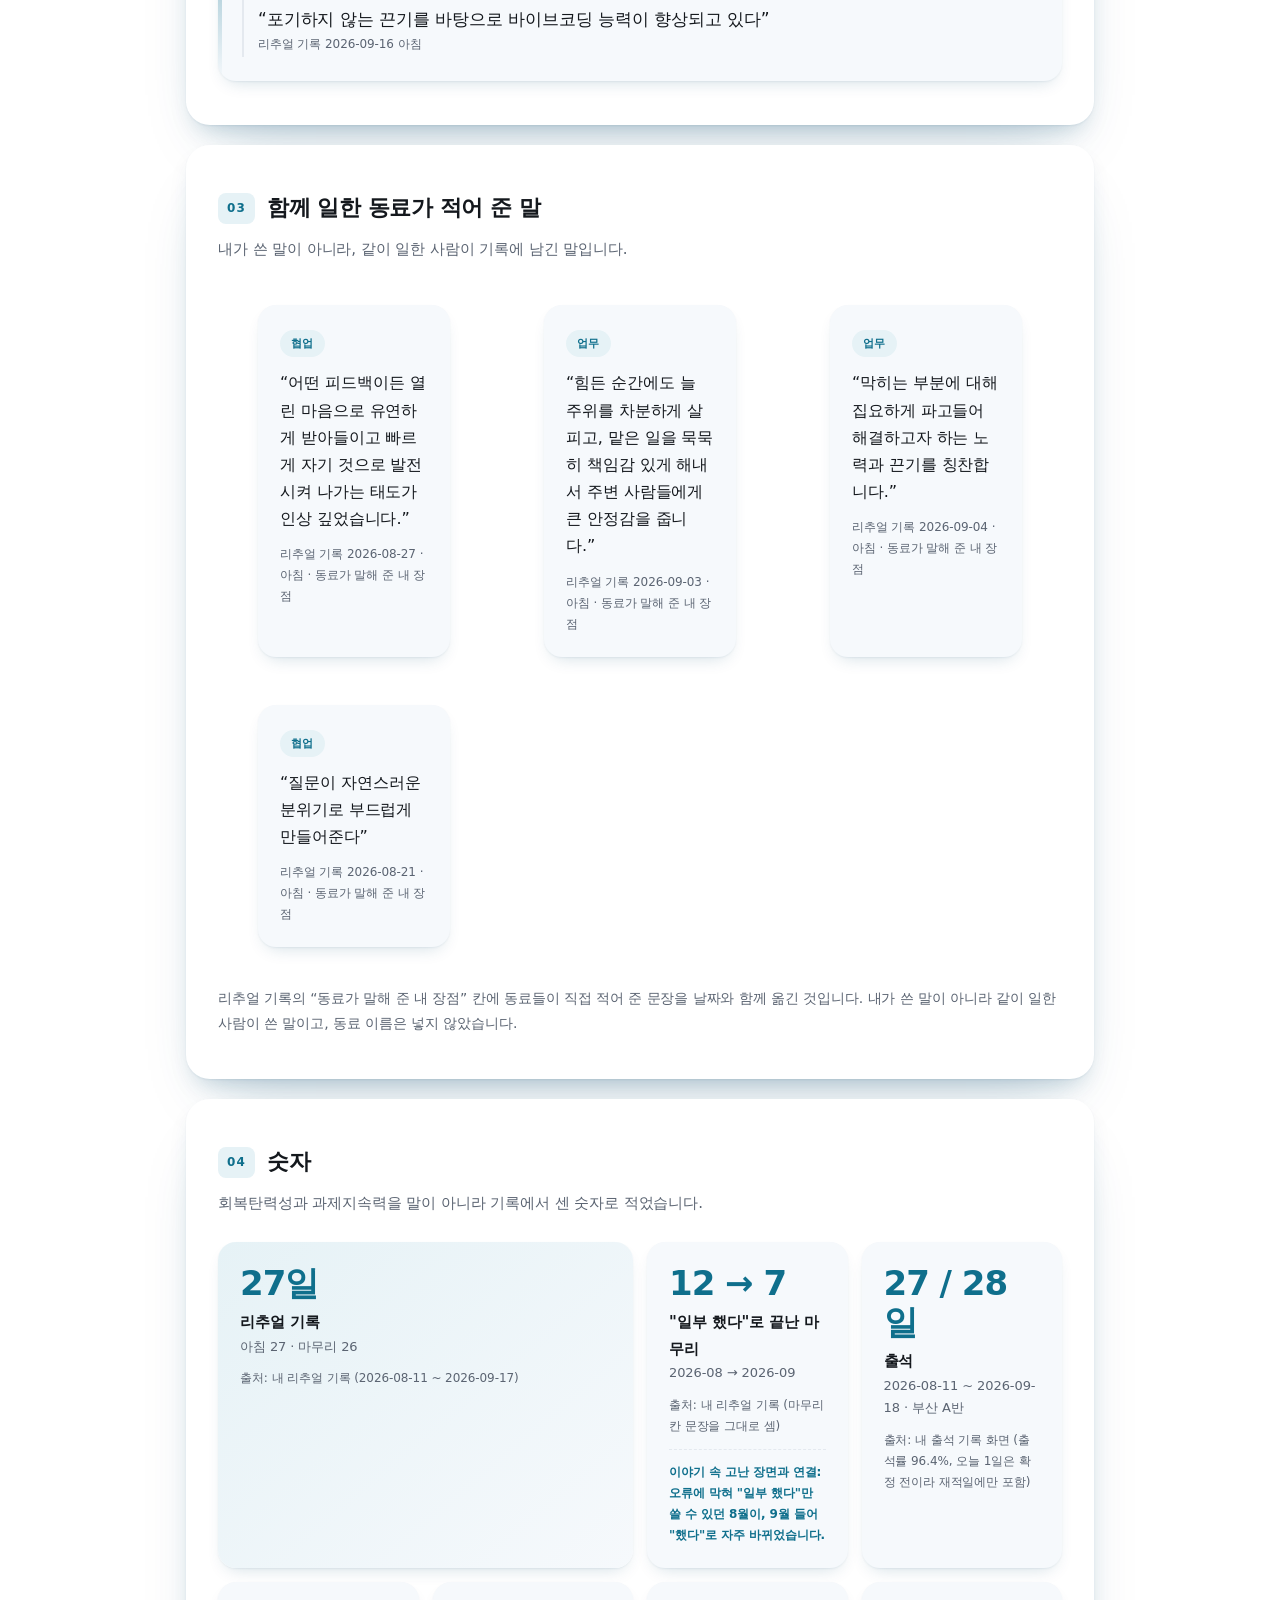
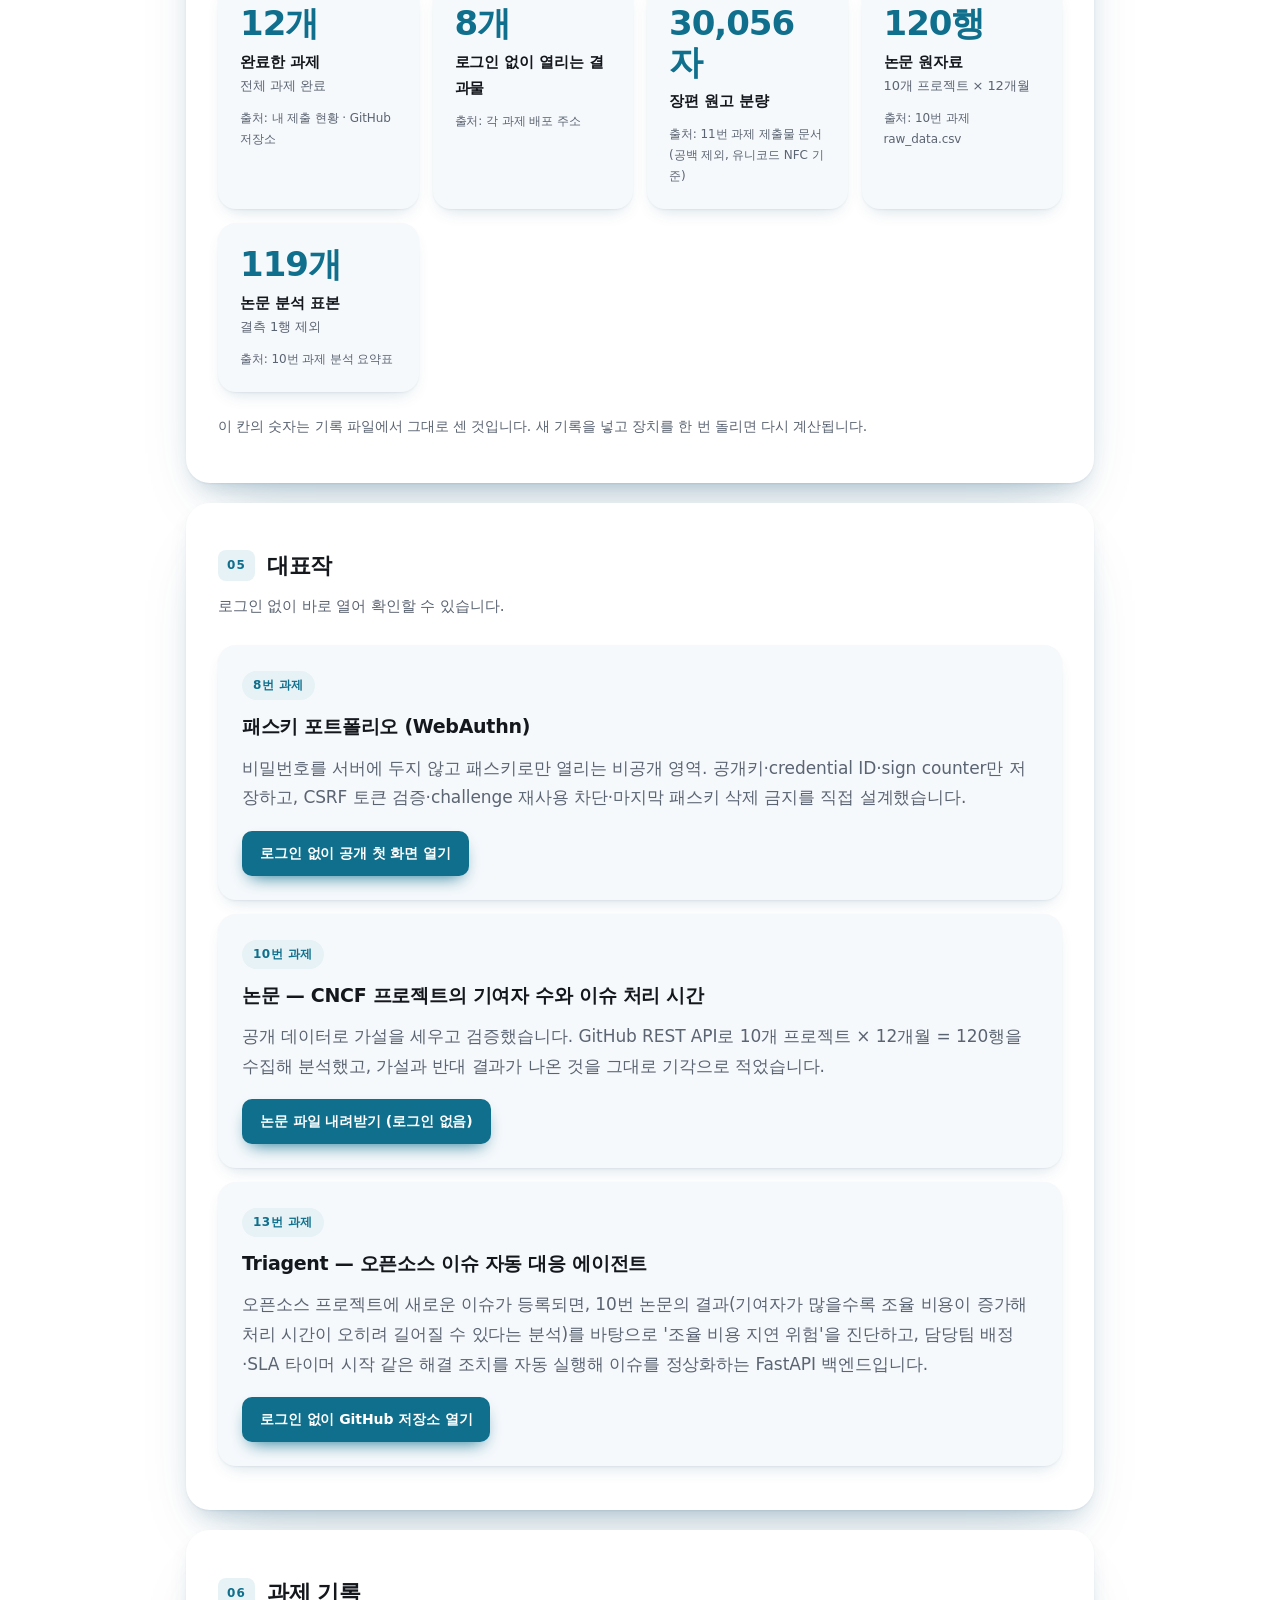
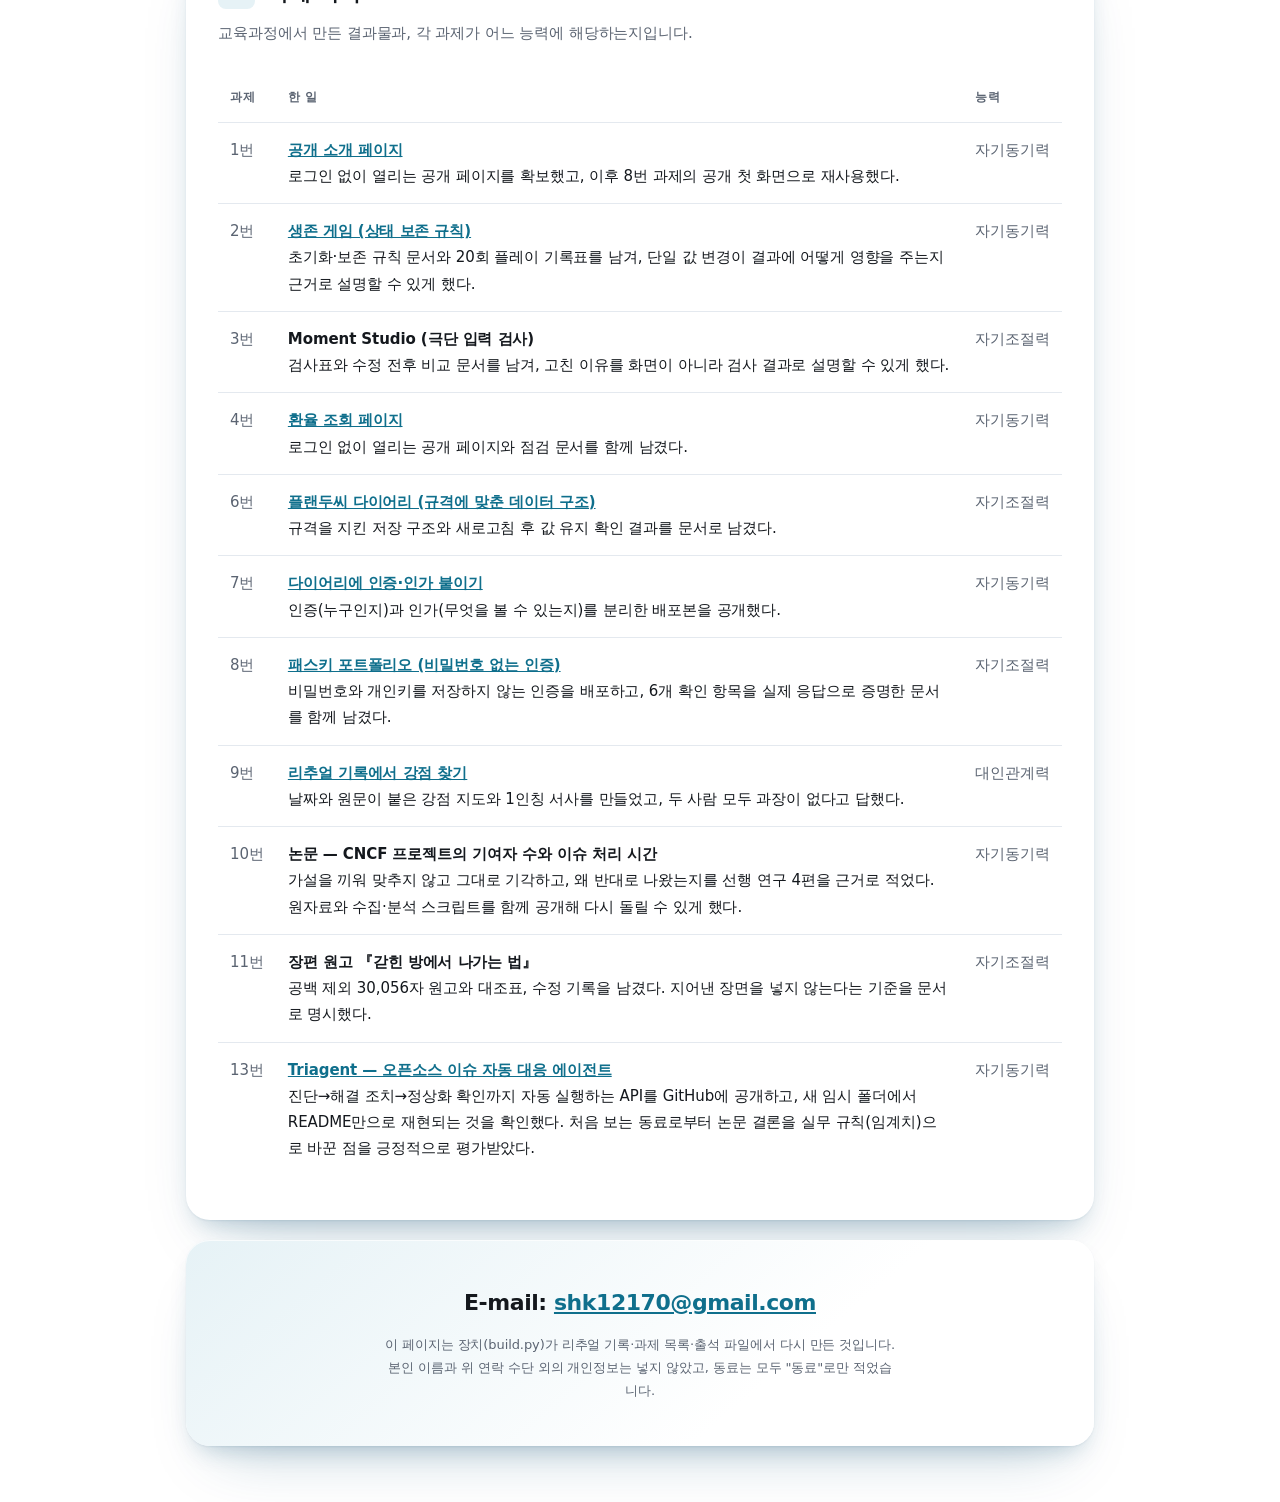
==== commit 2c782624: "Fill in 13번 과제 in 과제목록.json and fix stale placeholder text 과제목록.json's 13번 entry was still marked 예정" ====
--- a/site-backend/index.html
+++ b/site-backend/index.html
@@ -100,8 +100,8 @@
     <div class="num"><span class="v">27일</span><span class="k">리추얼 기록</span><span class="b">아침 27 · 마무리 26</span><span class="s">출처: 내 리추얼 기록 (2026-08-11 ~ 2026-09-17)</span></div>
     <div class="num"><span class="v">12 → 7</span><span class="k">&quot;일부 했다&quot;로 끝난 마무리</span><span class="b">2026-08 → 2026-09</span><span class="s">출처: 내 리추얼 기록 (마무리 칸 문장을 그대로 셈)</span><span class="link">이야기 속 고난 장면과 연결: 오류에 막혀 &quot;일부 했다&quot;만 쓸 수 있던 8월이, 9월 들어 &quot;했다&quot;로 자주 바뀌었습니다.</span></div>
     <div class="num"><span class="v">27 / 28일</span><span class="k">출석</span><span class="b">2026-08-11 ~ 2026-09-18 · 부산 A반</span><span class="s">출처: 내 출석 기록 화면 (출석률 96.4%, 오늘 1일은 확정 전이라 재적일에만 포함)</span></div>
-    <div class="num"><span class="v">11개</span><span class="k">완료한 과제</span><span class="b">13번 진행 예정</span><span class="s">출처: 내 제출 현황 · GitHub 저장소</span></div>
-    <div class="num"><span class="v">7개</span><span class="k">로그인 없이 열리는 결과물</span><span class="s">출처: 각 과제 배포 주소</span></div>
+    <div class="num"><span class="v">12개</span><span class="k">완료한 과제</span><span class="b">전체 과제 완료</span><span class="s">출처: 내 제출 현황 · GitHub 저장소</span></div>
+    <div class="num"><span class="v">8개</span><span class="k">로그인 없이 열리는 결과물</span><span class="s">출처: 각 과제 배포 주소</span></div>
     <div class="num"><span class="v">30,056자</span><span class="k">장편 원고 분량</span><span class="s">출처: 11번 과제 제출물 문서 (공백 제외, 유니코드 NFC 기준)</span></div>
     <div class="num"><span class="v">120행</span><span class="k">논문 원자료</span><span class="b">10개 프로젝트 × 12개월</span><span class="s">출처: 10번 과제 raw_data.csv</span></div>
     <div class="num"><span class="v">119개</span><span class="k">논문 분석 표본</span><span class="b">결측 1행 제외</span><span class="s">출처: 10번 과제 분석 요약표</span></div>
@@ -150,7 +150,7 @@
       <tr><td class="n">9번</td><td><strong><a href="https://agent-ritual.vercel.app">리추얼 기록에서 강점 찾기</a></strong><br>날짜와 원문이 붙은 강점 지도와 1인칭 서사를 만들었고, 두 사람 모두 과장이 없다고 답했다.</td><td class="n">대인관계력</td></tr>
       <tr><td class="n">10번</td><td><strong>논문 — CNCF 프로젝트의 기여자 수와 이슈 처리 시간</strong><br>가설을 끼워 맞추지 않고 그대로 기각하고, 왜 반대로 나왔는지를 선행 연구 4편을 근거로 적었다. 원자료와 수집·분석 스크립트를 함께 공개해 다시 돌릴 수 있게 했다.</td><td class="n">자기동기력</td></tr>
       <tr><td class="n">11번</td><td><strong>장편 원고 『갇힌 방에서 나가는 법』</strong><br>공백 제외 30,056자 원고와 대조표, 수정 기록을 남겼다. 지어낸 장면을 넣지 않는다는 기준을 문서로 명시했다.</td><td class="n">자기조절력</td></tr>
-      <tr><td class="n">13번</td><td>앱 (예정 — 2026년 9월 24일)</td><td class="n">—</td></tr>
+      <tr><td class="n">13번</td><td><strong><a href="https://github.com/shk12170-dev/triagent">Triagent — 오픈소스 이슈 자동 대응 에이전트</a></strong><br>진단→해결 조치→정상화 확인까지 자동 실행하는 API를 GitHub에 공개하고, 새 임시 폴더에서 README만으로 재현되는 것을 확인했다. 처음 보는 동료로부터 논문 결론을 실무 규칙(임계치)으로 바꾼 점을 긍정적으로 평가받았다.</td><td class="n">자기동기력</td></tr>
     </tbody>
   </table>
 </div></section>
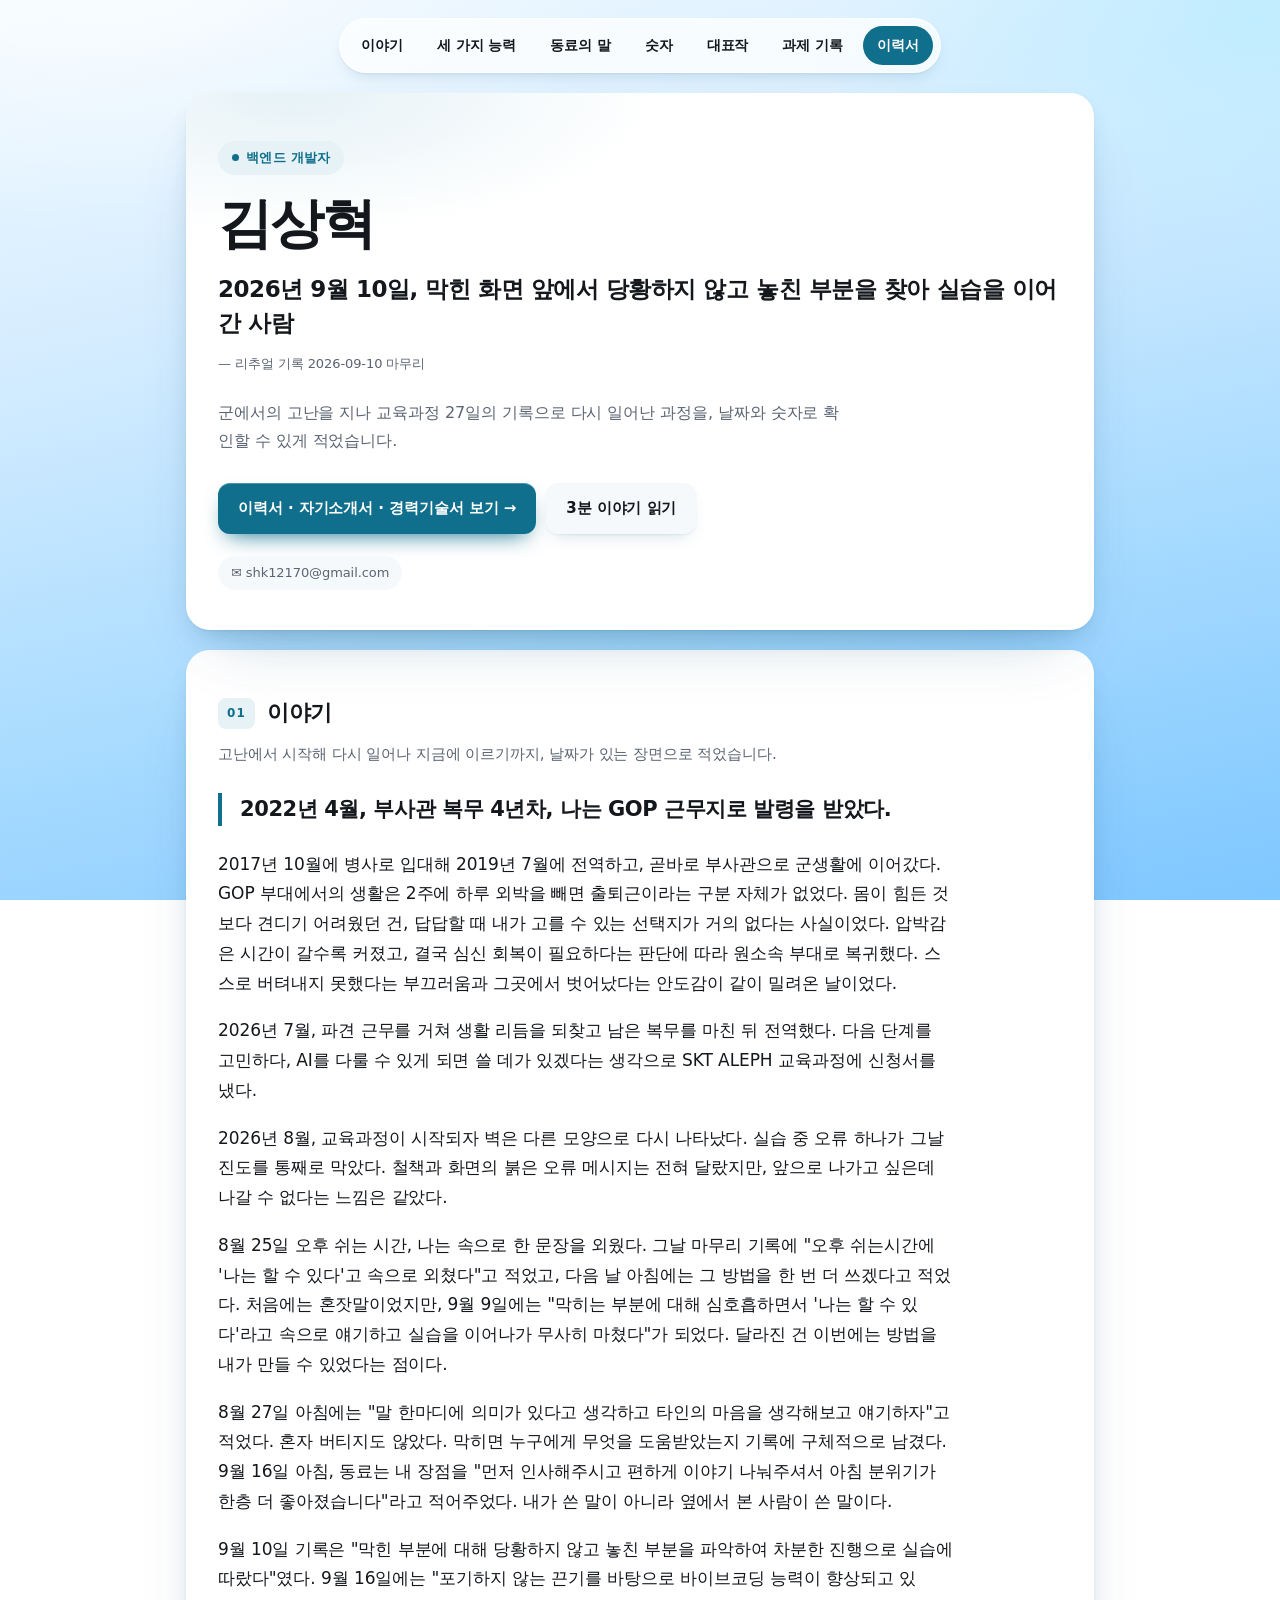
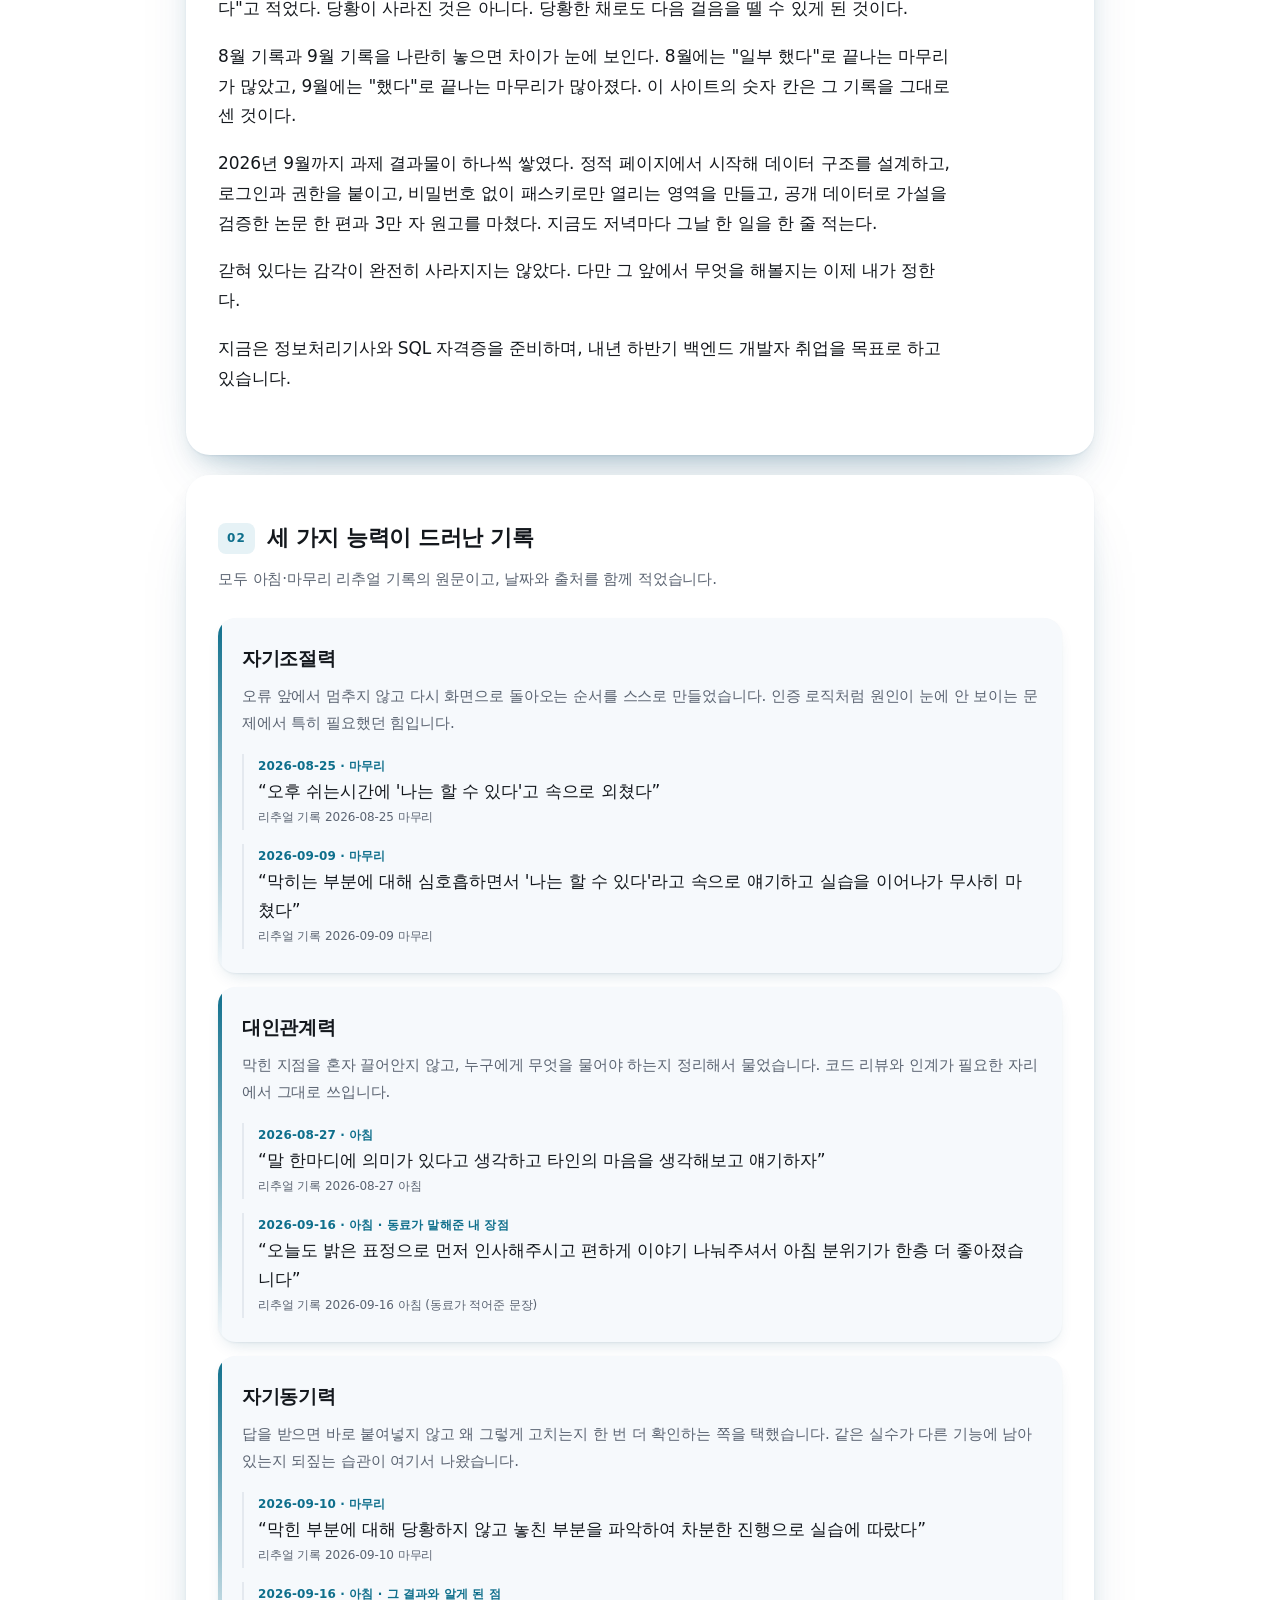
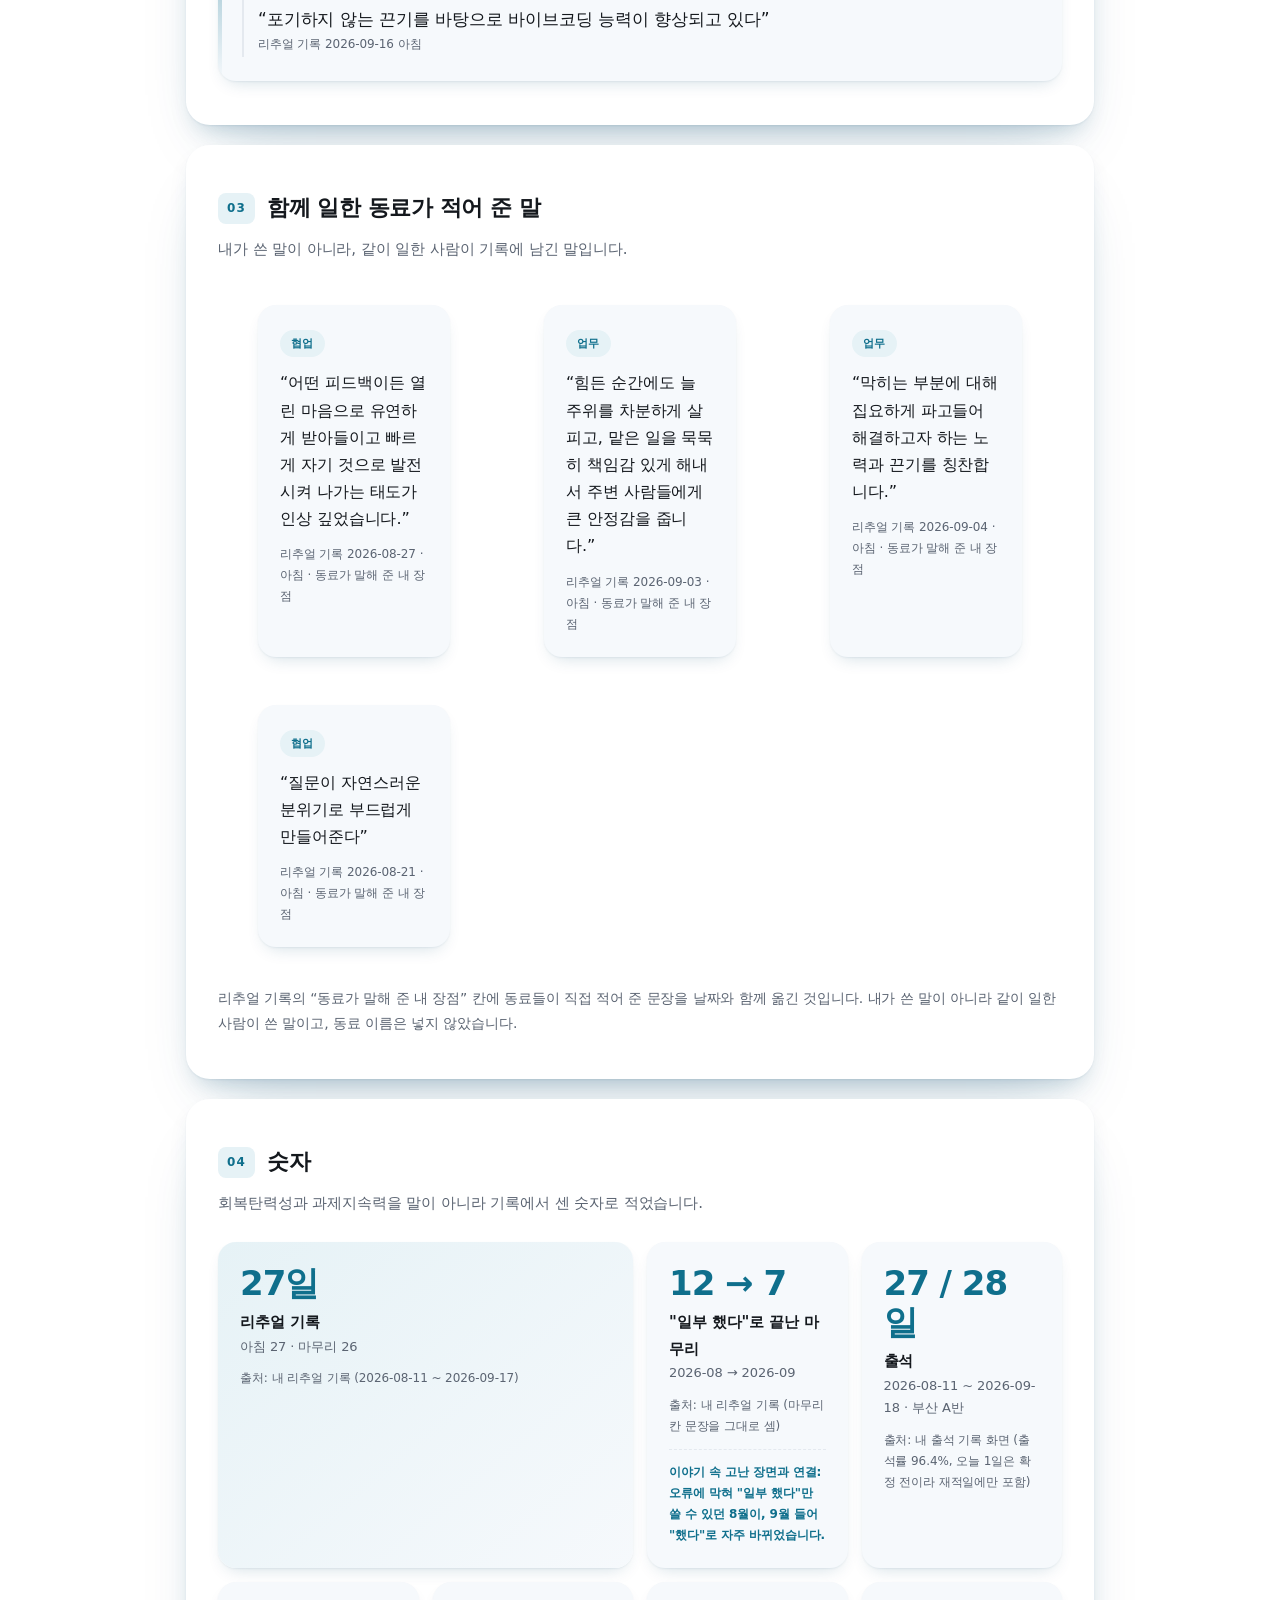
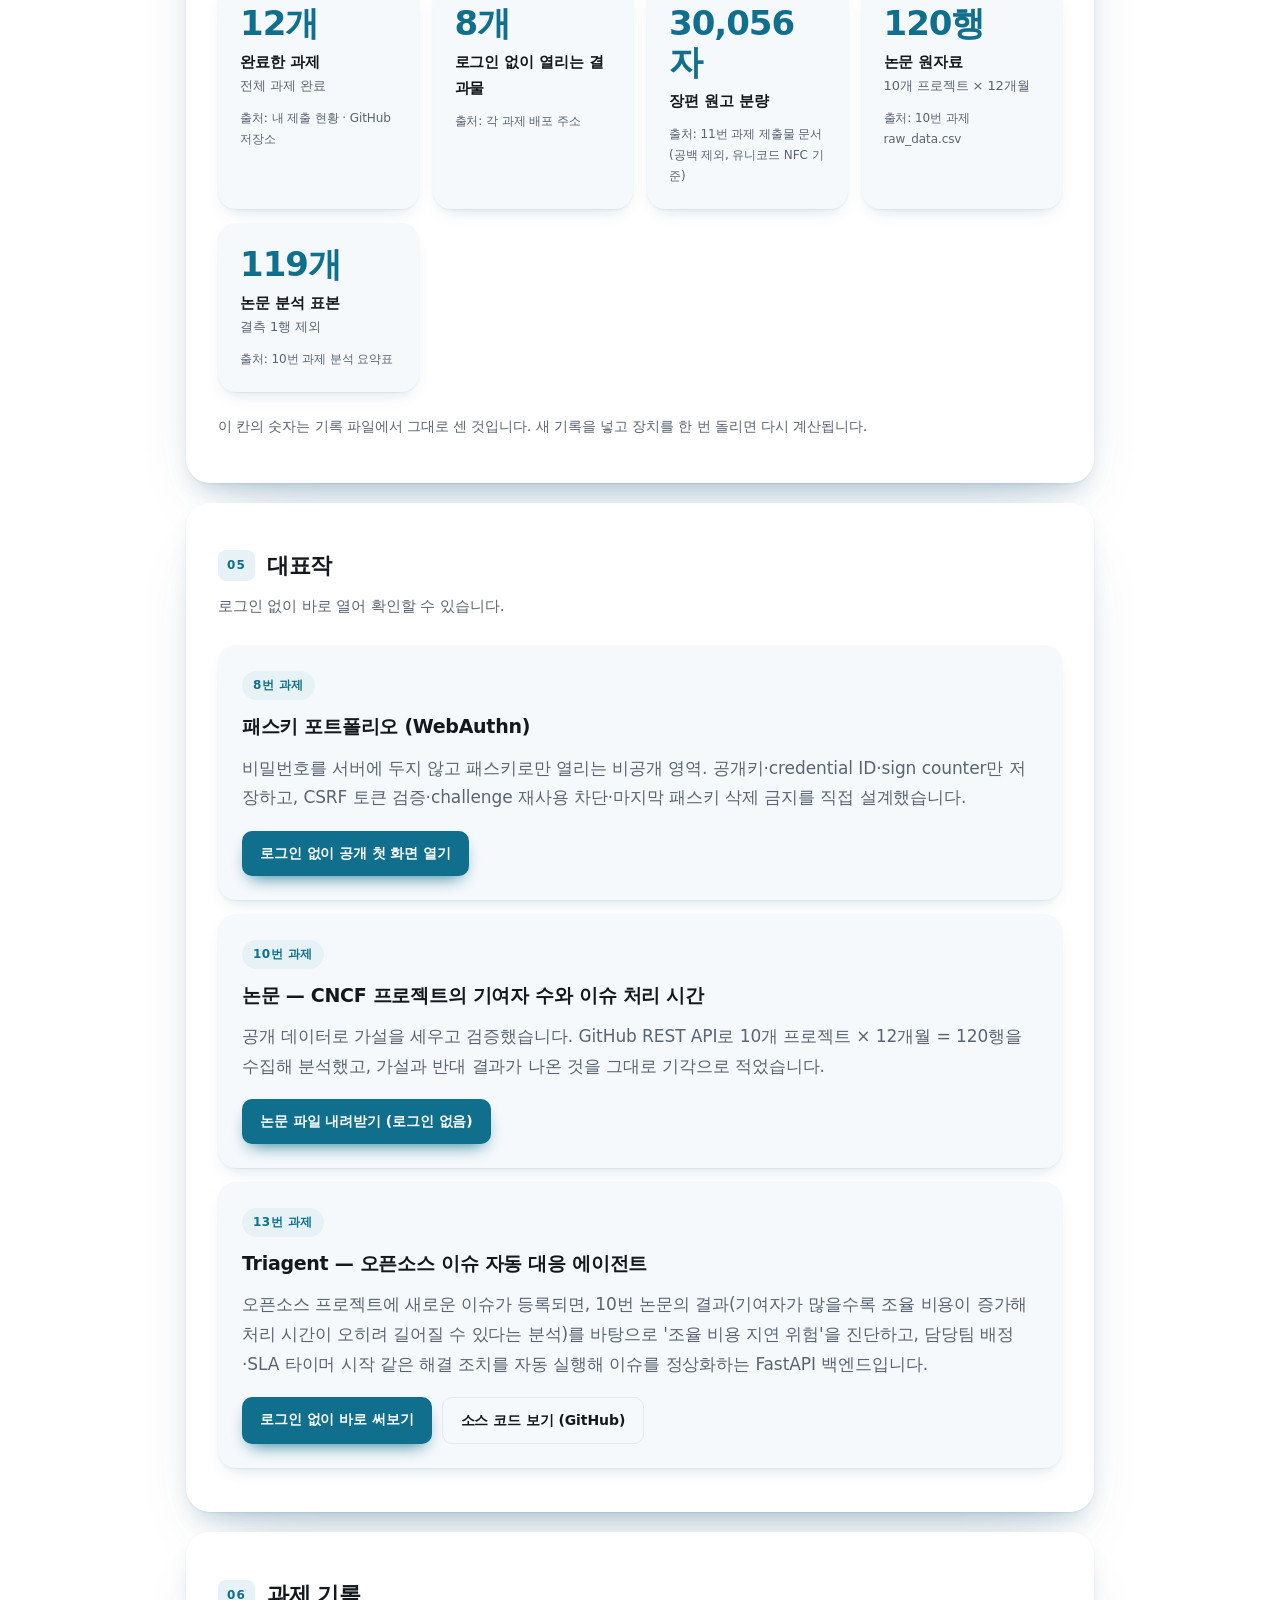
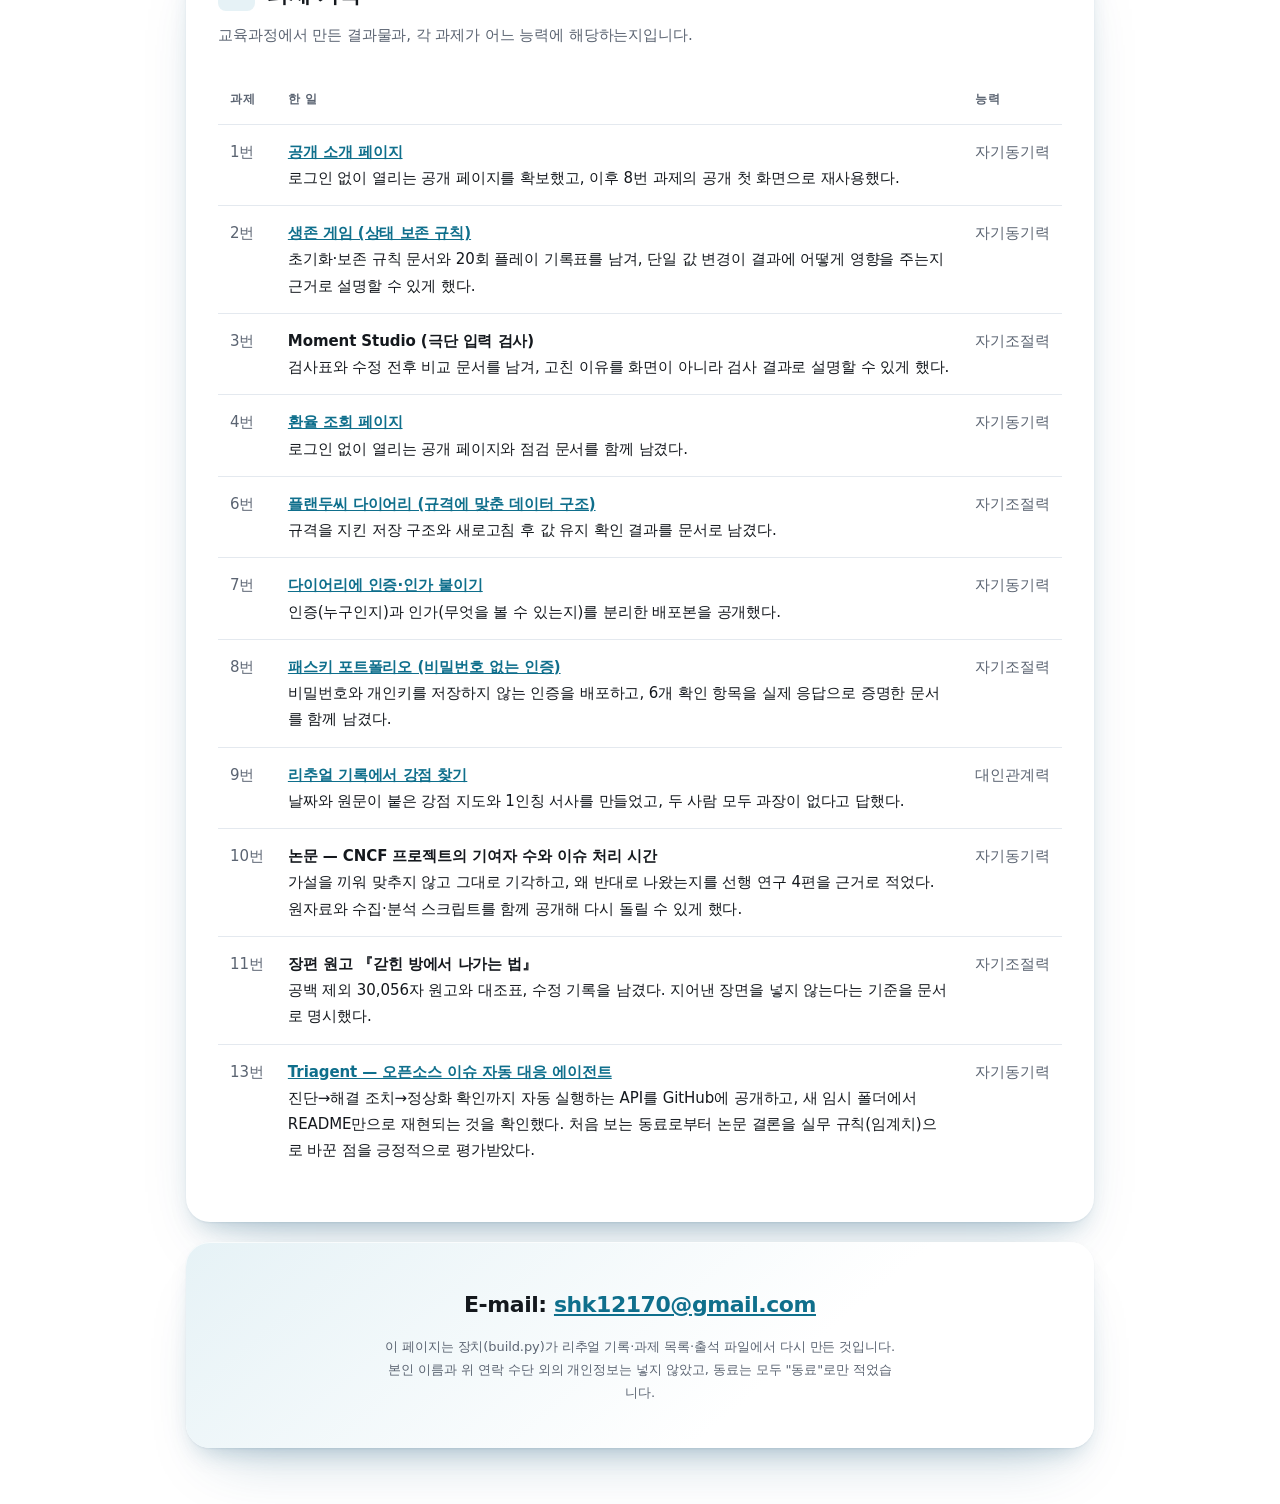
==== commit a45e3bce: "Link Triagent's live Vercel URL as primary, keep GitHub as source link 13번 과제 card now shows two but" ====
--- a/site-backend/index.html
+++ b/site-backend/index.html
@@ -117,19 +117,26 @@
       <span class="no">8번 과제</span>
       <h3>패스키 포트폴리오 (WebAuthn)</h3>
       <p>비밀번호를 서버에 두지 않고 패스키로만 열리는 비공개 영역. 공개키·credential ID·sign counter만 저장하고, CSRF 토큰 검증·challenge 재사용 차단·마지막 패스키 삭제 금지를 직접 설계했습니다.</p>
+      <div class="links">
       <a class="btn" href="https://passkey-portfolio.vercel.app">로그인 없이 공개 첫 화면 열기</a>
+      </div>
     </article>
     <article class="work">
       <span class="no">10번 과제</span>
       <h3>논문 — CNCF 프로젝트의 기여자 수와 이슈 처리 시간</h3>
       <p>공개 데이터로 가설을 세우고 검증했습니다. GitHub REST API로 10개 프로젝트 × 12개월 = 120행을 수집해 분석했고, 가설과 반대 결과가 나온 것을 그대로 기각으로 적었습니다.</p>
+      <div class="links">
       <a class="btn" href="자료/논문.docx">논문 파일 내려받기 (로그인 없음)</a>
+      </div>
     </article>
     <article class="work">
       <span class="no">13번 과제</span>
       <h3>Triagent — 오픈소스 이슈 자동 대응 에이전트</h3>
       <p>오픈소스 프로젝트에 새로운 이슈가 등록되면, 10번 논문의 결과(기여자가 많을수록 조율 비용이 증가해 처리 시간이 오히려 길어질 수 있다는 분석)를 바탕으로 &#x27;조율 비용 지연 위험&#x27;을 진단하고, 담당팀 배정·SLA 타이머 시작 같은 해결 조치를 자동 실행해 이슈를 정상화하는 FastAPI 백엔드입니다.</p>
-      <a class="btn" href="https://github.com/shk12170-dev/triagent">로그인 없이 GitHub 저장소 열기</a>
+      <div class="links">
+      <a class="btn" href="https://triagent-phi.vercel.app">로그인 없이 바로 써보기</a>
+      <a class="btn btn-secondary" href="https://github.com/shk12170-dev/triagent">소스 코드 보기 (GitHub)</a>
+      </div>
     </article>
   </div>
 </div></section>
--- a/site-backend/자료/style.css
+++ b/site-backend/자료/style.css
@@ -224,6 +224,7 @@
     border-radius: 999px; padding: 4px 11px; margin-bottom: 10px;
   }
   .work p { margin: 10px 0 18px; color: var(--muted); }
+  .work .links { display: flex; flex-wrap: wrap; gap: 10px; }
   .work a.btn {
     display: inline-block; font-size: 14px; text-decoration: none; font-weight: 700;
     background: var(--accent); color: #fff;
@@ -232,6 +233,11 @@
     transition: transform .15s ease, box-shadow .15s ease;
   }
   .work a.btn:hover { transform: translateY(-2px); box-shadow: 0 14px 26px -10px var(--accent); }
+  .work a.btn-secondary {
+    background: transparent; color: var(--fg);
+    border: 1.5px solid var(--line); box-shadow: none;
+  }
+  .work a.btn-secondary:hover { transform: translateY(-2px); border-color: var(--accent); color: var(--accent); }
   .work.pending { background: transparent; box-shadow: none; border: 1.5px dashed var(--line); }
   .work.pending:hover { transform: none; box-shadow: none; }
   .work.pending .badge { font-size: 14px; color: var(--muted); }
